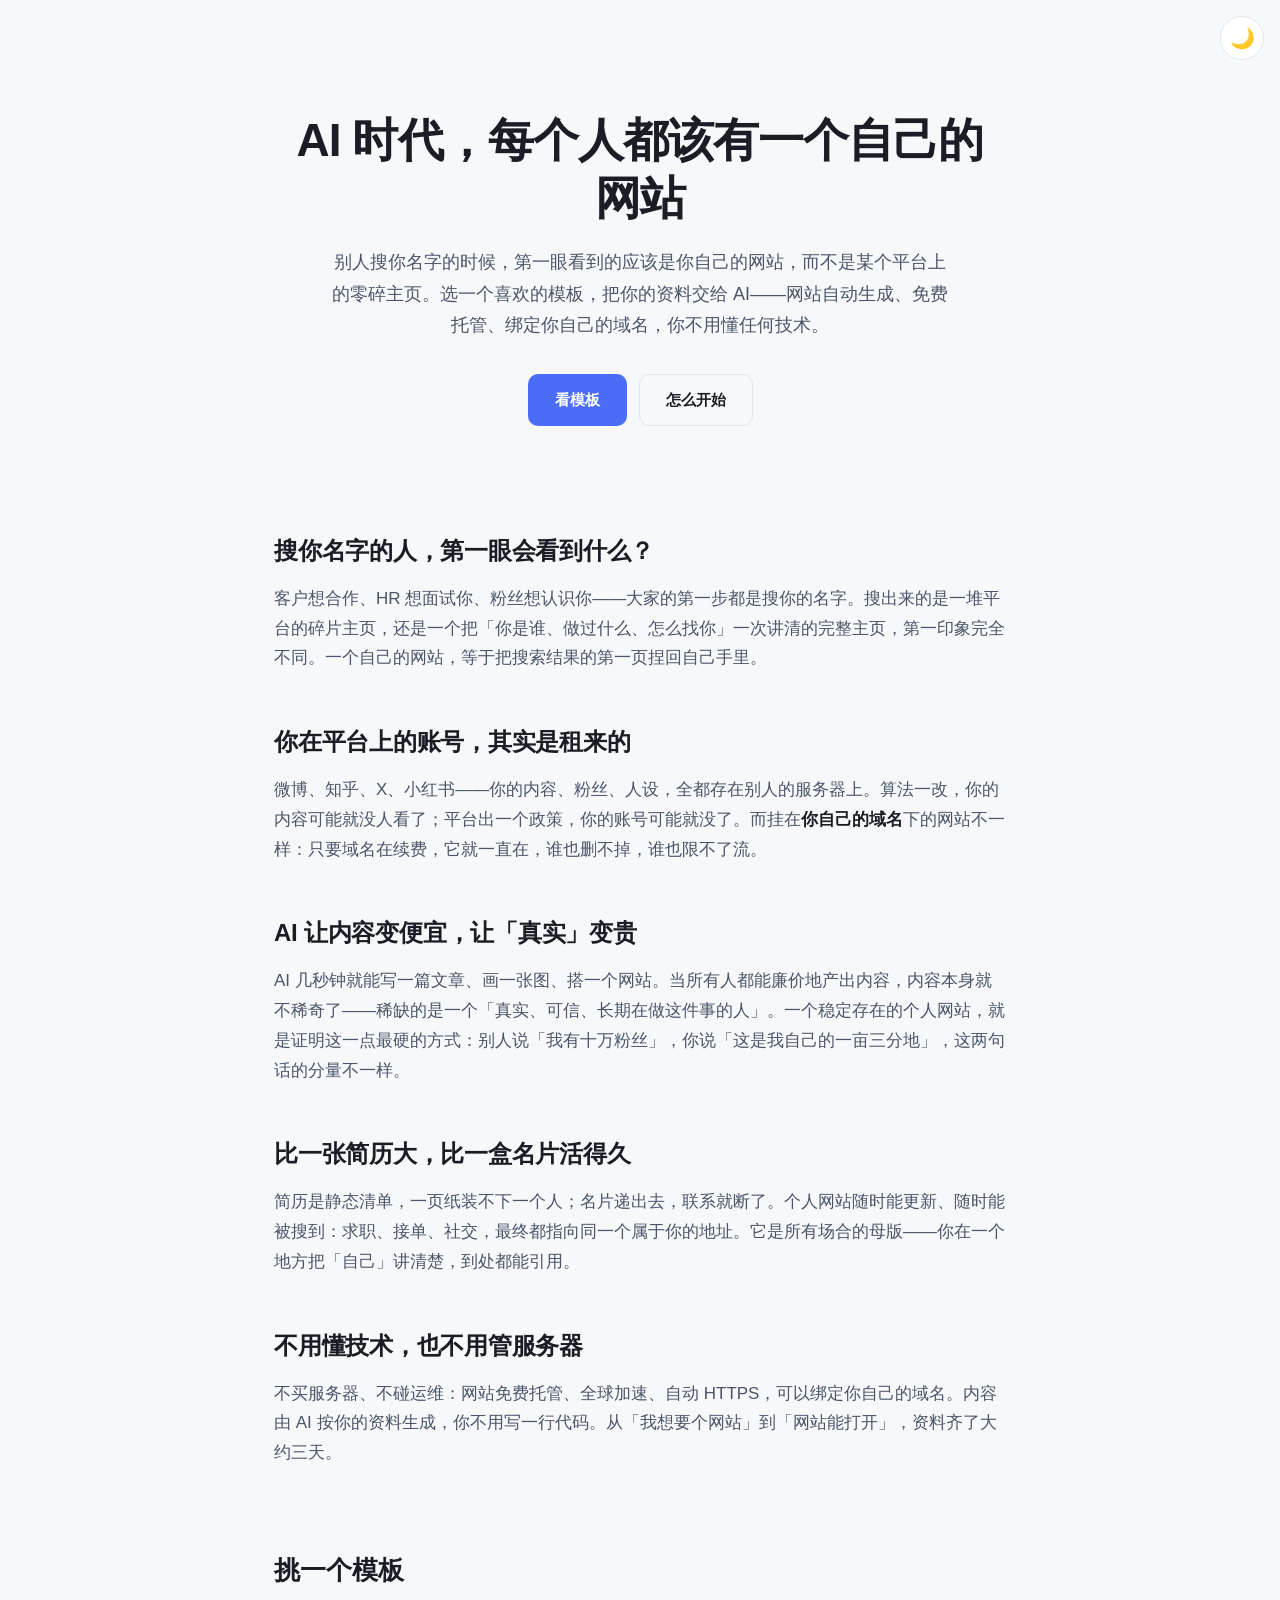
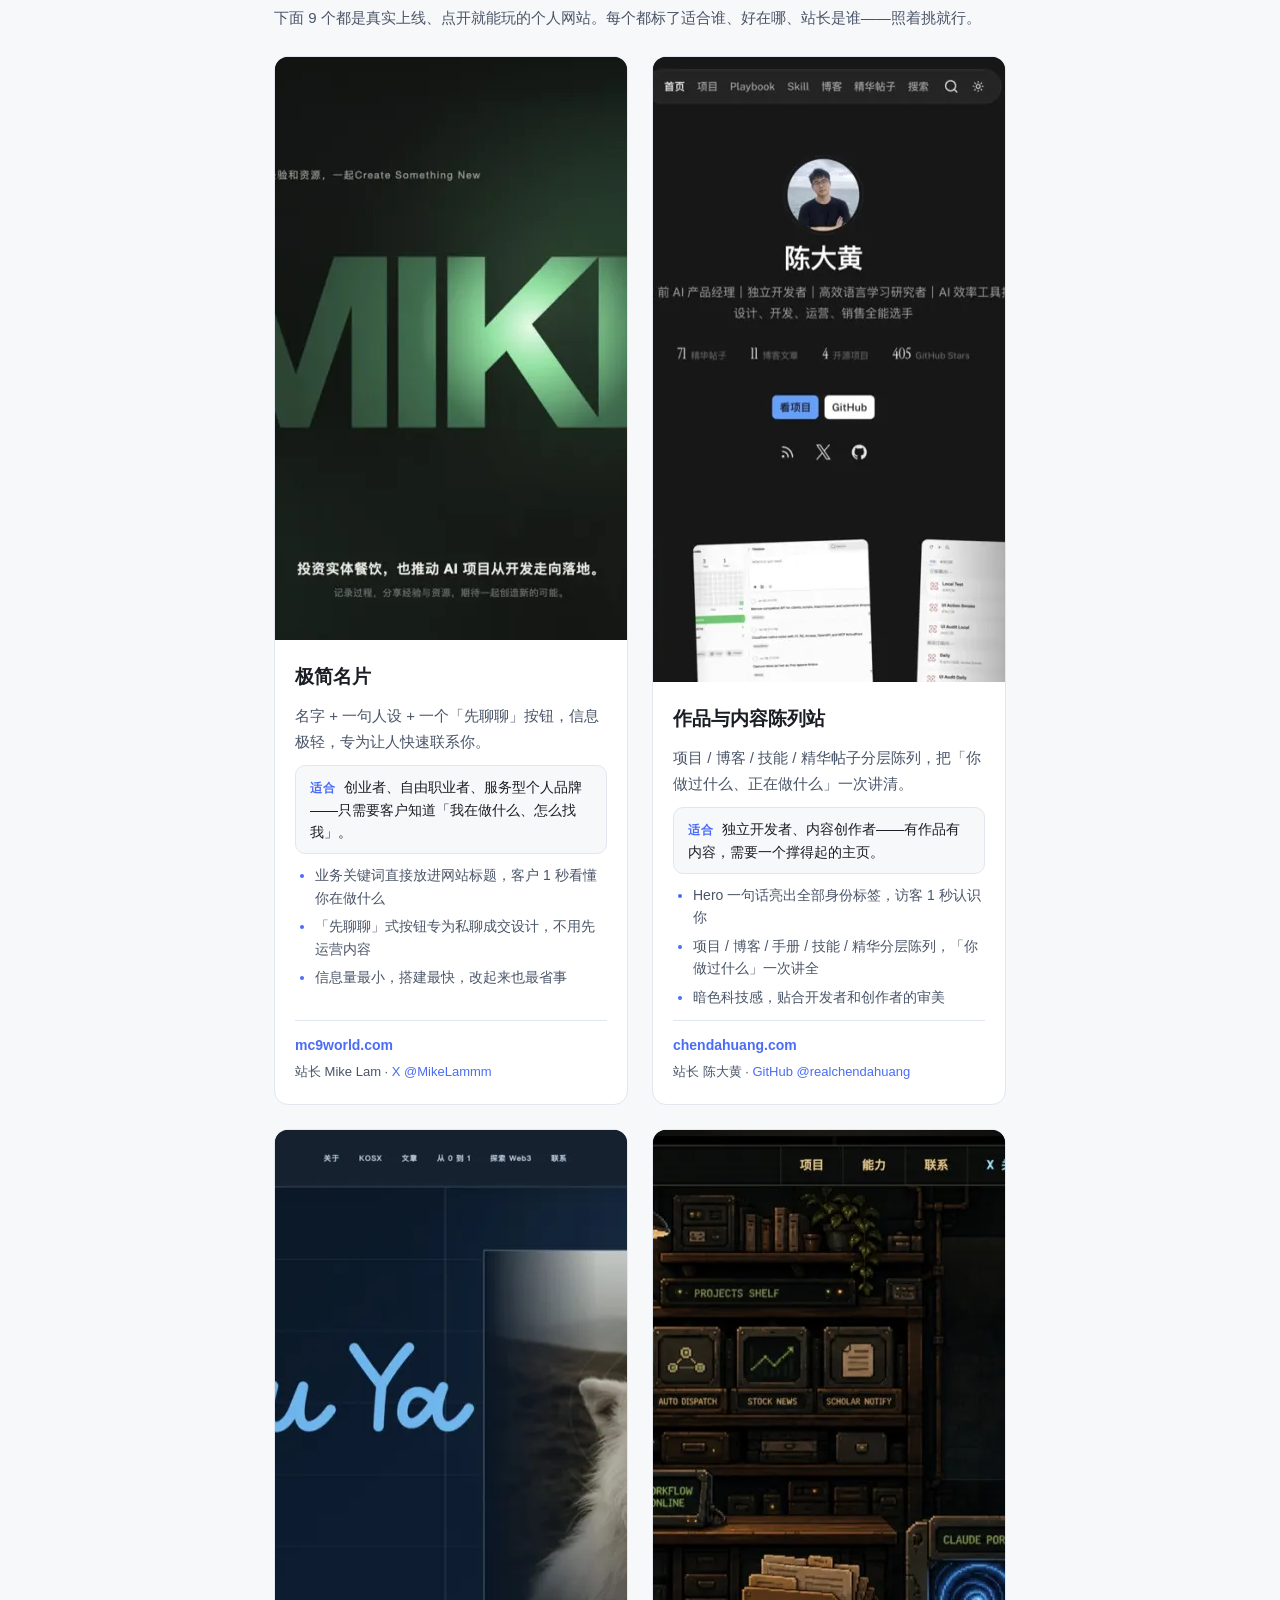
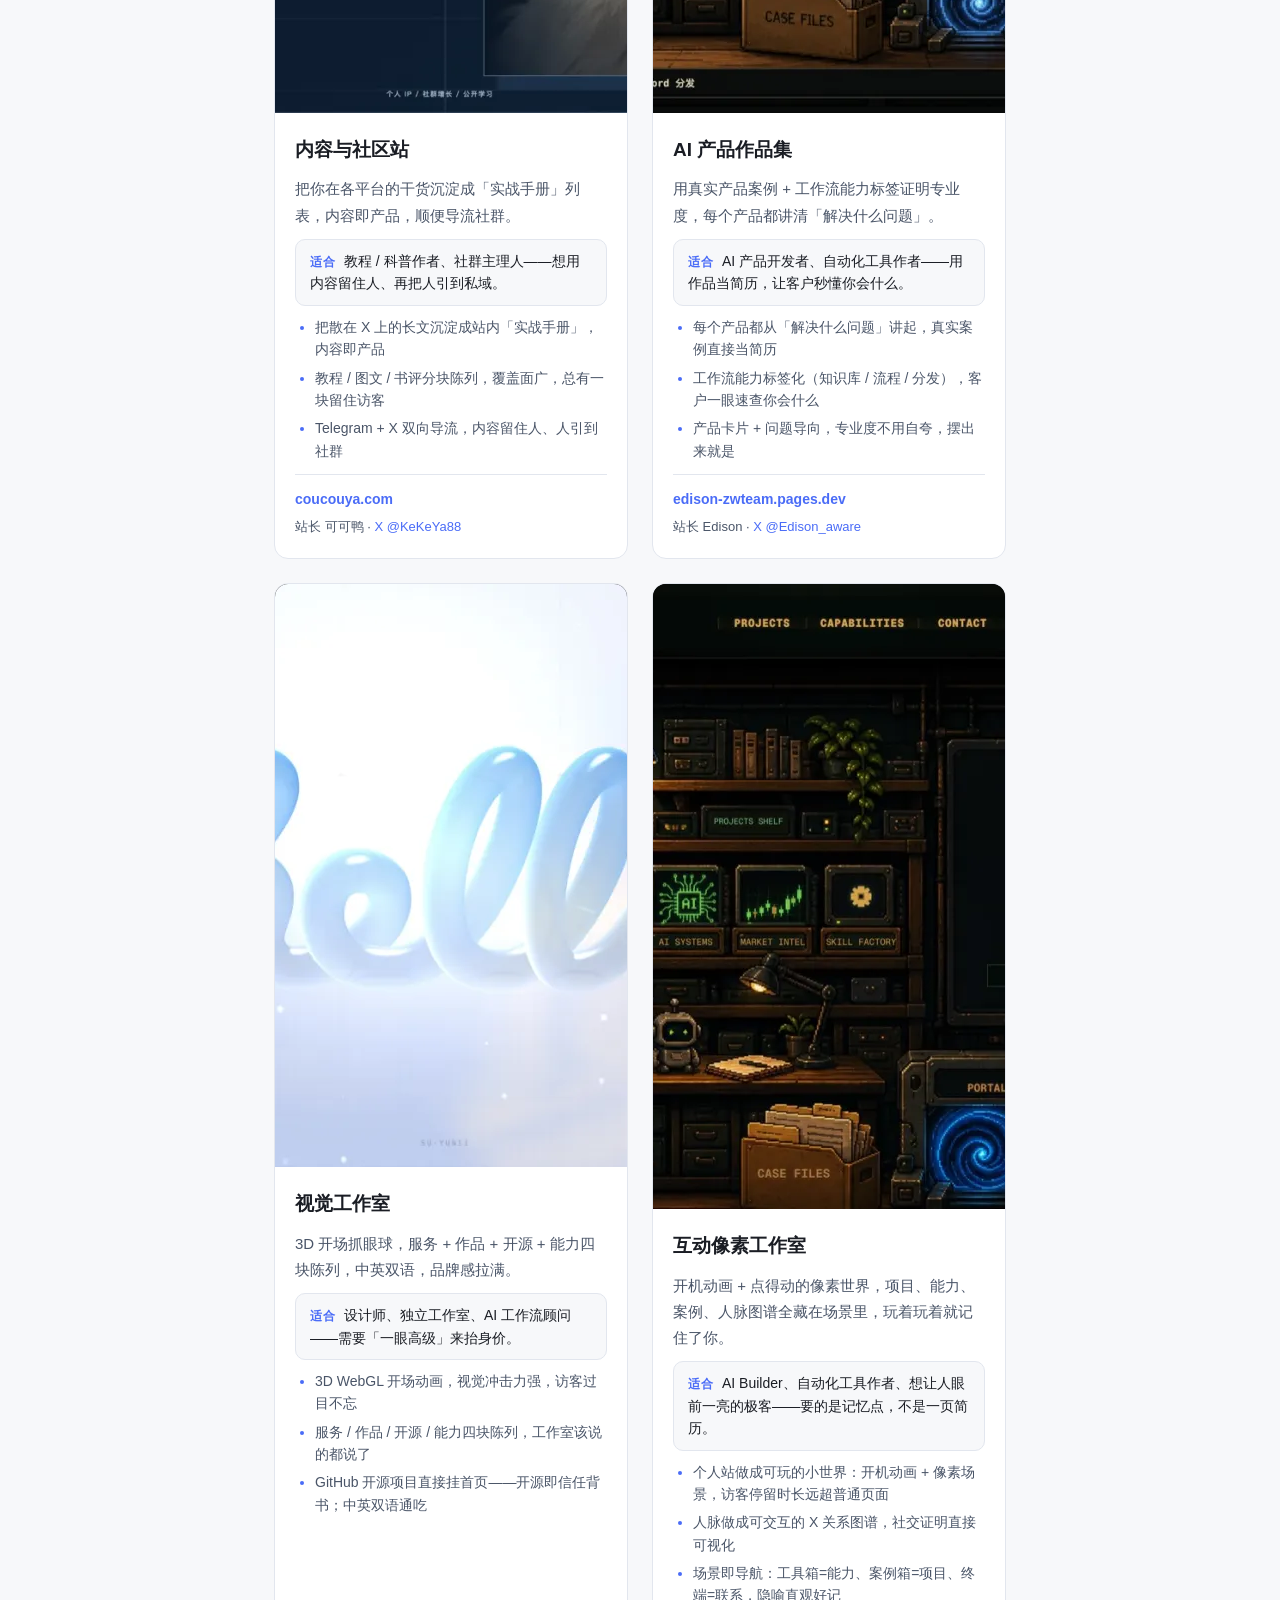
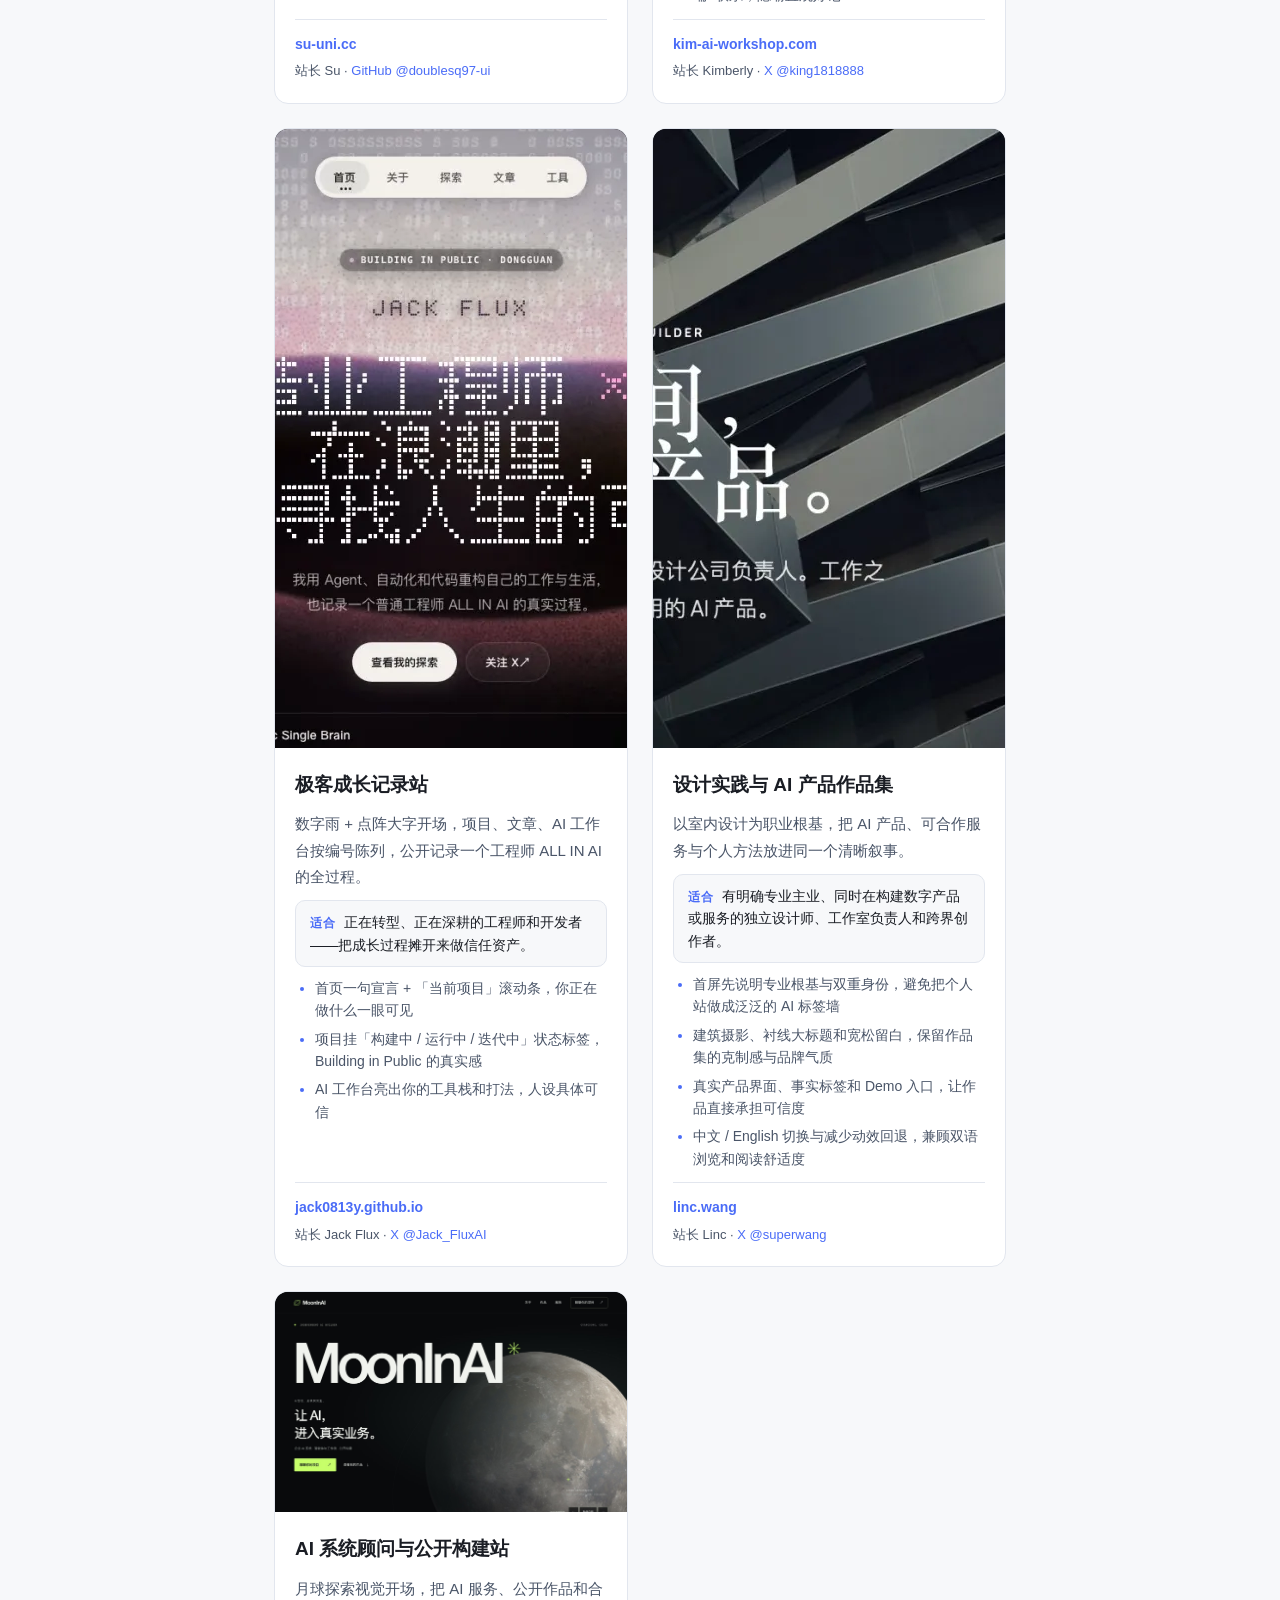
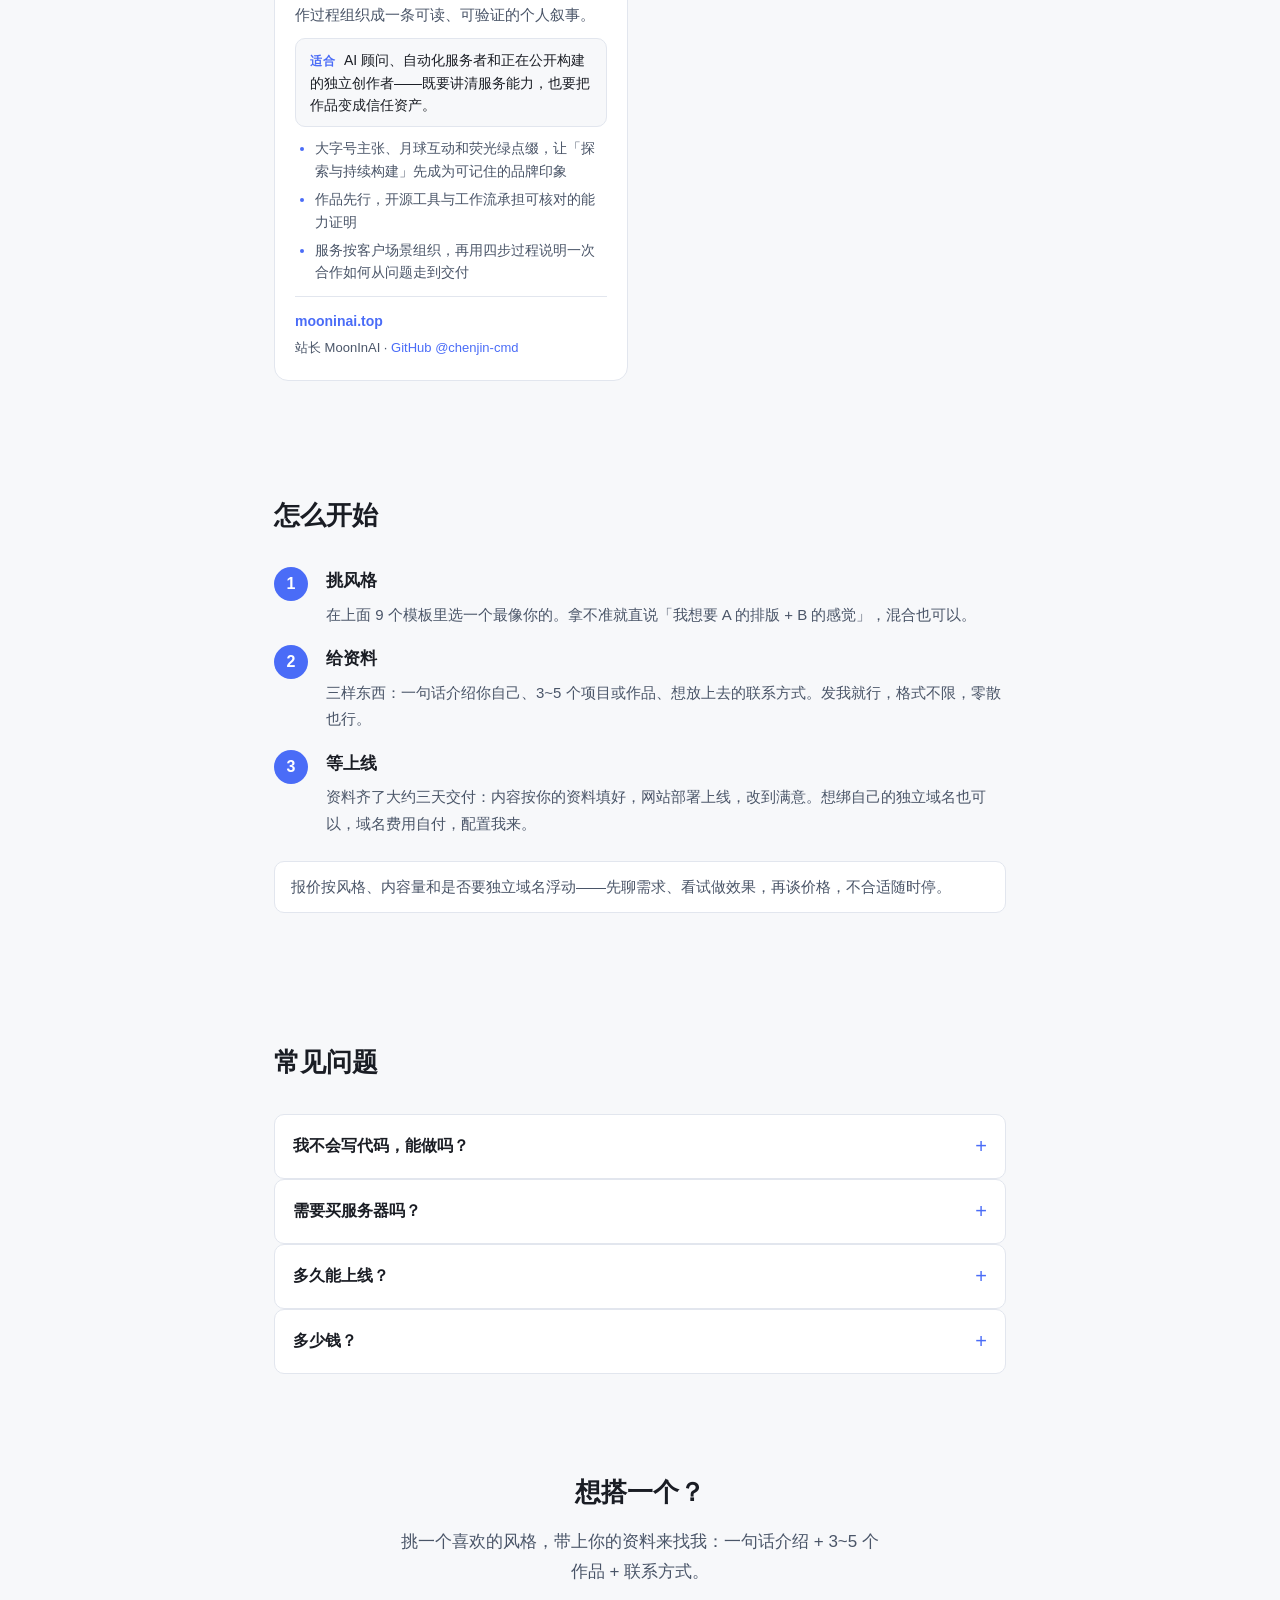
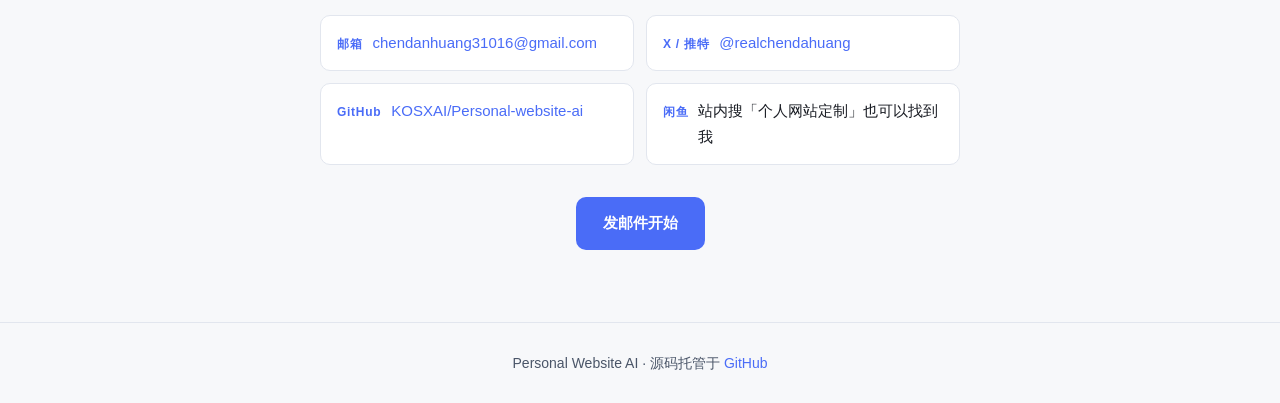
==== site/index.html @ c42e4458 "feat: 新增模板 #009 MoonInAI（AI 系统顾问与公开构建站） (#2) * docs: 新增 MoonInAI 收录设计 / add MoonInAI inclusion desig" ====
<!DOCTYPE html>
<html lang="zh-CN">
<head>
  <meta charset="UTF-8">
  <meta name="viewport" content="width=device-width, initial-scale=1.0">
  <title>Personal Website AI · 属于你自己的个人网站</title>
  <meta name="description" content="AI 时代，每个人都该有一个自己的网站。8 个真实上线的模板任选，把你的资料交给 AI，三天上线，绑定你自己的域名——不用懂任何技术。">
  <link rel="canonical" href="https://personal-website-ai.chendahuang.com/">
  <link rel="icon" href="favicon.svg" type="image/svg+xml">
  <link rel="icon" href="favicon.ico" sizes="any">
  <link rel="apple-touch-icon" href="apple-touch-icon.png">
  <meta name="theme-color" content="#0d0f14" media="(prefers-color-scheme: dark)">
  <meta name="theme-color" content="#f7f8fa" media="(prefers-color-scheme: light)">

  <meta property="og:type" content="website">
  <meta property="og:site_name" content="Personal Website AI">
  <meta property="og:title" content="AI 时代，每个人都该有一个自己的网站">
  <meta property="og:description" content="8 个真实上线的模板任选，资料齐了三天交付，免费托管、可绑定你自己的域名。">
  <meta property="og:image" content="https://personal-website-ai.chendahuang.com/og.png">
  <meta property="og:image:width" content="1200">
  <meta property="og:image:height" content="630">
  <meta property="og:url" content="https://personal-website-ai.chendahuang.com/">
  <meta property="og:locale" content="zh_CN">
  <meta name="twitter:card" content="summary_large_image">
  <meta name="twitter:title" content="AI 时代，每个人都该有一个自己的网站">
  <meta name="twitter:description" content="8 个真实上线的模板任选，资料齐了三天交付，免费托管、可绑定你自己的域名。">
  <meta name="twitter:image" content="https://personal-website-ai.chendahuang.com/og.png">

  <script type="application/ld+json">
  {
    "@context": "https://schema.org",
    "@type": "Service",
    "name": "Personal Website AI",
    "description": "AI 辅助的个人官网定制：选模板、交资料、三天交付，免费托管并可绑定独立域名。",
    "url": "https://personal-website-ai.chendahuang.com/",
    "areaServed": "CN",
    "serviceType": "个人网站搭建",
    "offers": {
      "@type": "Offer",
      "availability": "https://schema.org/InStock",
      "priceCurrency": "CNY",
      "url": "https://personal-website-ai.chendahuang.com/"
    }
  }
  </script>

  <script>
    (function () {
      var saved = localStorage.getItem('theme');
      var dark = saved ? saved === 'dark' : window.matchMedia('(prefers-color-scheme: dark)').matches;
      document.documentElement.setAttribute('data-theme', dark ? 'dark' : 'light');
    })();
  </script>
  <link rel="stylesheet" href="style.css">
</head>
<body>
  <button class="theme-toggle" id="themeToggle" aria-label="切换深色与浅色模式">🌙</button>

  <header class="hero">
    <div class="wrap">
      <h1>AI 时代，每个人都该有一个自己的网站</h1>
      <p>别人搜你名字的时候，第一眼看到的应该是你自己的网站，而不是某个平台上的零碎主页。选一个喜欢的模板，把你的资料交给 AI——网站自动生成、免费托管、绑定你自己的域名，你不用懂任何技术。</p>
      <div class="cta">
        <a class="btn btn-primary" href="#templates">看模板</a>
        <a class="btn btn-ghost" href="#start">怎么开始</a>
      </div>
    </div>
  </header>

  <main class="wrap">
    <section id="why" class="prose">
      <h2>搜你名字的人，第一眼会看到什么？</h2>
      <p>客户想合作、HR 想面试你、粉丝想认识你——大家的第一步都是搜你的名字。搜出来的是一堆平台的碎片主页，还是一个把「你是谁、做过什么、怎么找你」一次讲清的完整主页，第一印象完全不同。一个自己的网站，等于把搜索结果的第一页捏回自己手里。</p>

      <h2>你在平台上的账号，其实是租来的</h2>
      <p>微博、知乎、X、小红书——你的内容、粉丝、人设，全都存在别人的服务器上。算法一改，你的内容可能就没人看了；平台出一个政策，你的账号可能就没了。而挂在<strong>你自己的域名</strong>下的网站不一样：只要域名在续费，它就一直在，谁也删不掉，谁也限不了流。</p>

      <h2>AI 让内容变便宜，让「真实」变贵</h2>
      <p>AI 几秒钟就能写一篇文章、画一张图、搭一个网站。当所有人都能廉价地产出内容，内容本身就不稀奇了——稀缺的是一个「真实、可信、长期在做这件事的人」。一个稳定存在的个人网站，就是证明这一点最硬的方式：别人说「我有十万粉丝」，你说「这是我自己的一亩三分地」，这两句话的分量不一样。</p>

      <h2>比一张简历大，比一盒名片活得久</h2>
      <p>简历是静态清单，一页纸装不下一个人；名片递出去，联系就断了。个人网站随时能更新、随时能被搜到：求职、接单、社交，最终都指向同一个属于你的地址。它是所有场合的母版——你在一个地方把「自己」讲清楚，到处都能引用。</p>

      <h2>不用懂技术，也不用管服务器</h2>
      <p>不买服务器、不碰运维：网站免费托管、全球加速、自动 HTTPS，可以绑定你自己的域名。内容由 AI 按你的资料生成，你不用写一行代码。从「我想要个网站」到「网站能打开」，资料齐了大约三天。</p>
    </section>

    <section id="templates" class="section">
      <h2>挑一个模板</h2>
      <p class="section-sub">下面 9 个都是真实上线、点开就能玩的个人网站。每个都标了适合谁、好在哪、站长是谁——照着挑就行。</p>
      <div class="grid">
        <article class="card">
          <img src="assets/mc9world.com-home.webp" alt="极简名片风格预览：mc9world.com" loading="lazy" width="1100" height="583">
          <div class="card-body">
            <h3>极简名片</h3>
            <p class="card-desc">名字 + 一句人设 + 一个「先聊聊」按钮，信息极轻，专为让人快速联系你。</p>
            <p class="card-fit"><span class="fit-label">适合</span>创业者、自由职业者、服务型个人品牌——只需要客户知道「我在做什么、怎么找我」。</p>
            <ul class="card-points">
              <li>业务关键词直接放进网站标题，客户 1 秒看懂你在做什么</li>
              <li>「先聊聊」式按钮专为私聊成交设计，不用先运营内容</li>
              <li>信息量最小，搭建最快，改起来也最省事</li>
            </ul>
            <div class="card-links">
              <a class="site-link" href="https://mc9world.com" target="_blank" rel="noopener">mc9world.com</a>
              <span class="owner">站长 Mike Lam · <a href="https://x.com/MikeLammm" target="_blank" rel="noopener">X @MikeLammm</a></span>
            </div>
          </div>
        </article>

        <article class="card">
          <img src="assets/chendahuang.com-home.webp" alt="作品与内容陈列站预览：chendahuang.com" loading="lazy" width="1100" height="625">
          <div class="card-body">
            <h3>作品与内容陈列站</h3>
            <p class="card-desc">项目 / 博客 / 技能 / 精华帖子分层陈列，把「你做过什么、正在做什么」一次讲清。</p>
            <p class="card-fit"><span class="fit-label">适合</span>独立开发者、内容创作者——有作品有内容，需要一个撑得起的主页。</p>
            <ul class="card-points">
              <li>Hero 一句话亮出全部身份标签，访客 1 秒认识你</li>
              <li>项目 / 博客 / 手册 / 技能 / 精华分层陈列，「你做过什么」一次讲全</li>
              <li>暗色科技感，贴合开发者和创作者的审美</li>
            </ul>
            <div class="card-links">
              <a class="site-link" href="https://chendahuang.com" target="_blank" rel="noopener">chendahuang.com</a>
              <span class="owner">站长 陈大黄 · <a href="https://github.com/realchendahuang" target="_blank" rel="noopener">GitHub @realchendahuang</a></span>
            </div>
          </div>
        </article>

        <article class="card">
          <img src="assets/coucouya.com-home.webp" alt="内容与社区站预览：coucouya.com" loading="lazy" width="1100" height="583">
          <div class="card-body">
            <h3>内容与社区站</h3>
            <p class="card-desc">把你在各平台的干货沉淀成「实战手册」列表，内容即产品，顺便导流社群。</p>
            <p class="card-fit"><span class="fit-label">适合</span>教程 / 科普作者、社群主理人——想用内容留住人、再把人引到私域。</p>
            <ul class="card-points">
              <li>把散在 X 上的长文沉淀成站内「实战手册」，内容即产品</li>
              <li>教程 / 图文 / 书评分块陈列，覆盖面广，总有一块留住访客</li>
              <li>Telegram + X 双向导流，内容留住人、人引到社群</li>
            </ul>
            <div class="card-links">
              <a class="site-link" href="https://coucouya.com" target="_blank" rel="noopener">coucouya.com</a>
              <span class="owner">站长 可可鸭 · <a href="https://x.com/KeKeYa88" target="_blank" rel="noopener">X @KeKeYa88</a></span>
            </div>
          </div>
        </article>

        <article class="card">
          <img src="assets/edison-zwteam.pages.dev-home.webp" alt="AI 产品作品集预览：edison-zwteam.pages.dev" loading="lazy" width="1100" height="583">
          <div class="card-body">
            <h3>AI 产品作品集</h3>
            <p class="card-desc">用真实产品案例 + 工作流能力标签证明专业度，每个产品都讲清「解决什么问题」。</p>
            <p class="card-fit"><span class="fit-label">适合</span>AI 产品开发者、自动化工具作者——用作品当简历，让客户秒懂你会什么。</p>
            <ul class="card-points">
              <li>每个产品都从「解决什么问题」讲起，真实案例直接当简历</li>
              <li>工作流能力标签化（知识库 / 流程 / 分发），客户一眼速查你会什么</li>
              <li>产品卡片 + 问题导向，专业度不用自夸，摆出来就是</li>
            </ul>
            <div class="card-links">
              <a class="site-link" href="https://edison-zwteam.pages.dev" target="_blank" rel="noopener">edison-zwteam.pages.dev</a>
              <span class="owner">站长 Edison · <a href="https://x.com/Edison_aware" target="_blank" rel="noopener">X @Edison_aware</a></span>
            </div>
          </div>
        </article>

        <article class="card">
          <img src="assets/su-uni.cc-home.webp" alt="视觉工作室预览：su-uni.cc" loading="lazy" width="1100" height="583">
          <div class="card-body">
            <h3>视觉工作室</h3>
            <p class="card-desc">3D 开场抓眼球，服务 + 作品 + 开源 + 能力四块陈列，中英双语，品牌感拉满。</p>
            <p class="card-fit"><span class="fit-label">适合</span>设计师、独立工作室、AI 工作流顾问——需要「一眼高级」来抬身价。</p>
            <ul class="card-points">
              <li>3D WebGL 开场动画，视觉冲击力强，访客过目不忘</li>
              <li>服务 / 作品 / 开源 / 能力四块陈列，工作室该说的都说了</li>
              <li>GitHub 开源项目直接挂首页——开源即信任背书；中英双语通吃</li>
            </ul>
            <div class="card-links">
              <a class="site-link" href="https://su-uni.cc" target="_blank" rel="noopener">su-uni.cc</a>
              <span class="owner">站长 Su · <a href="https://github.com/doublesq97-ui" target="_blank" rel="noopener">GitHub @doublesq97-ui</a></span>
            </div>
          </div>
        </article>

        <article class="card">
          <img src="assets/kim-ai-workshop.com-home.webp" alt="互动像素工作室预览：kim-ai-workshop.com" loading="lazy" width="1100" height="625">
          <div class="card-body">
            <h3>互动像素工作室</h3>
            <p class="card-desc">开机动画 + 点得动的像素世界，项目、能力、案例、人脉图谱全藏在场景里，玩着玩着就记住了你。</p>
            <p class="card-fit"><span class="fit-label">适合</span>AI Builder、自动化工具作者、想让人眼前一亮的极客——要的是记忆点，不是一页简历。</p>
            <ul class="card-points">
              <li>个人站做成可玩的小世界：开机动画 + 像素场景，访客停留时长远超普通页面</li>
              <li>人脉做成可交互的 X 关系图谱，社交证明直接可视化</li>
              <li>场景即导航：工具箱=能力、案例箱=项目、终端=联系，隐喻直观好记</li>
            </ul>
            <div class="card-links">
              <a class="site-link" href="https://kim-ai-workshop.com" target="_blank" rel="noopener">kim-ai-workshop.com</a>
              <span class="owner">站长 Kimberly · <a href="https://x.com/king1818888" target="_blank" rel="noopener">X @king1818888</a></span>
            </div>
          </div>
        </article>

        <article class="card">
          <img src="assets/jack0813y.github.io-home.webp" alt="极客成长记录站预览：jack0813y.github.io" loading="lazy" width="1100" height="619">
          <div class="card-body">
            <h3>极客成长记录站</h3>
            <p class="card-desc">数字雨 + 点阵大字开场，项目、文章、AI 工作台按编号陈列，公开记录一个工程师 ALL IN AI 的全过程。</p>
            <p class="card-fit"><span class="fit-label">适合</span>正在转型、正在深耕的工程师和开发者——把成长过程摊开来做信任资产。</p>
            <ul class="card-points">
              <li>首页一句宣言 + 「当前项目」滚动条，你正在做什么一眼可见</li>
              <li>项目挂「构建中 / 运行中 / 迭代中」状态标签，Building in Public 的真实感</li>
              <li>AI 工作台亮出你的工具栈和打法，人设具体可信</li>
            </ul>
            <div class="card-links">
              <a class="site-link" href="https://jack0813y.github.io" target="_blank" rel="noopener">jack0813y.github.io</a>
              <span class="owner">站长 Jack Flux · <a href="https://x.com/Jack_FluxAI" target="_blank" rel="noopener">X @Jack_FluxAI</a></span>
            </div>
          </div>
        </article>

        <article class="card">
          <img src="assets/linc.wang-home.webp" alt="设计实践与 AI 产品作品集预览：linc.wang" loading="lazy" width="1100" height="619">
          <div class="card-body">
            <h3>设计实践与 AI 产品作品集</h3>
            <p class="card-desc">以室内设计为职业根基，把 AI 产品、可合作服务与个人方法放进同一个清晰叙事。</p>
            <p class="card-fit"><span class="fit-label">适合</span>有明确专业主业、同时在构建数字产品或服务的独立设计师、工作室负责人和跨界创作者。</p>
            <ul class="card-points">
              <li>首屏先说明专业根基与双重身份，避免把个人站做成泛泛的 AI 标签墙</li>
              <li>建筑摄影、衬线大标题和宽松留白，保留作品集的克制感与品牌气质</li>
              <li>真实产品界面、事实标签和 Demo 入口，让作品直接承担可信度</li>
              <li>中文 / English 切换与减少动效回退，兼顾双语浏览和阅读舒适度</li>
            </ul>
            <div class="card-links">
              <a class="site-link" href="https://linc.wang" target="_blank" rel="noopener">linc.wang</a>
              <span class="owner">站长 Linc · <a href="https://x.com/superwang" target="_blank" rel="noopener">X @superwang</a></span>
            </div>
          </div>
        </article>
        <article class="card">
          <img src="assets/mooninai.top-home.jpg" alt="AI 系统顾问与公开构建站预览" loading="lazy">
          <div class="card-body">
            <h3>AI 系统顾问与公开构建站</h3>
            <p class="card-desc">月球探索视觉开场，把 AI 服务、公开作品和合作过程组织成一条可读、可验证的个人叙事。</p>
            <p class="card-fit"><span class="fit-label">适合</span>AI 顾问、自动化服务者和正在公开构建的独立创作者——既要讲清服务能力，也要把作品变成信任资产。</p>
            <ul class="card-points">
              <li>大字号主张、月球互动和荧光绿点缀，让「探索与持续构建」先成为可记住的品牌印象</li>
              <li>作品先行，开源工具与工作流承担可核对的能力证明</li>
              <li>服务按客户场景组织，再用四步过程说明一次合作如何从问题走到交付</li>
            </ul>
            <div class="card-links">
              <a class="site-link" href="https://mooninai.top/" target="_blank" rel="noopener">mooninai.top</a>
              <span class="owner">站长 MoonInAI · <a href="https://github.com/chenjin-cmd" target="_blank" rel="noopener">GitHub @chenjin-cmd</a></span>
            </div>
          </div>
        </article>
      </div>
    </section>

    <section id="start" class="section">
      <h2>怎么开始</h2>
      <ol class="steps">
        <li>
          <strong>挑风格</strong>
          <p>在上面 9 个模板里选一个最像你的。拿不准就直说「我想要 A 的排版 + B 的感觉」，混合也可以。</p>
        </li>
        <li>
          <strong>给资料</strong>
          <p>三样东西：一句话介绍你自己、3~5 个项目或作品、想放上去的联系方式。发我就行，格式不限，零散也行。</p>
        </li>
        <li>
          <strong>等上线</strong>
          <p>资料齐了大约三天交付：内容按你的资料填好，网站部署上线，改到满意。想绑自己的独立域名也可以，域名费用自付，配置我来。</p>
        </li>
      </ol>
      <p class="steps-note">报价按风格、内容量和是否要独立域名浮动——先聊需求、看试做效果，再谈价格，不合适随时停。</p>
    </section>

    <section id="faq" class="section">
      <h2>常见问题</h2>
      <details>
        <summary>我不会写代码，能做吗？</summary>
        <p>能。你只需要提供资料，建站、部署、域名配置全部由我完成。上线之后想改内容，把新的发我就行。</p>
      </details>
      <details>
        <summary>需要买服务器吗？</summary>
        <p>不需要。网站免费托管在 Cloudflare Pages：全球加速、自动 HTTPS，不花一分钱托管费。想绑定自己的域名（比如 yourname.com）也可以，域名费用自付，配置我来。</p>
      </details>
      <details>
        <summary>多久能上线？</summary>
        <p>资料齐了大约三天交付，改到满意为止。加急可以聊。</p>
      </details>
      <details>
        <summary>多少钱？</summary>
        <p>按你选的风格、内容量和是否绑定独立域名浮动，先聊需求再报价，先看试做效果再谈价格。</p>
      </details>
    </section>

    <section class="closing">
      <h2>想搭一个？</h2>
      <p>挑一个喜欢的风格，带上你的资料来找我：一句话介绍 + 3~5 个作品 + 联系方式。</p>
      <div class="contact-grid">
        <div class="contact-item">
          <span class="contact-label">邮箱</span>
          <a href="mailto:chendanhuang31016@gmail.com">chendanhuang31016@gmail.com</a>
        </div>
        <div class="contact-item">
          <span class="contact-label">X / 推特</span>
          <a href="https://x.com/realchendahuang" target="_blank" rel="noopener">@realchendahuang</a>
        </div>
        <div class="contact-item">
          <span class="contact-label">GitHub</span>
          <a href="https://github.com/KOSXAI/Personal-website-ai" target="_blank" rel="noopener">KOSXAI/Personal-website-ai</a>
        </div>
        <div class="contact-item">
          <span class="contact-label">闲鱼</span>
          <span class="contact-plain">站内搜「个人网站定制」也可以找到我</span>
        </div>
      </div>
      <a class="btn btn-primary" href="mailto:chendanhuang31016@gmail.com?subject=%E6%88%91%E6%83%B3%E6%90%AD%E4%B8%AA%E4%B8%AA%E4%BA%BA%E7%BD%91%E7%AB%99&body=%E5%96%9C%E6%AC%A2%E7%9A%84%E9%A3%8E%E6%A0%BC%EF%BC%9A%0A%E4%B8%80%E5%8F%A5%E8%AF%9D%E4%BB%8B%E7%BB%8D%EF%BC%9A%0A3~5%20%E4%B8%AA%E4%BD%9C%E5%93%81%EF%BC%9A%0A%E8%81%94%E7%B3%BB%E6%96%B9%E5%BC%8F%EF%BC%9A">发邮件开始</a>
    </section>
  </main>

  <footer>
    <div class="wrap">
      <p>Personal Website AI · 源码托管于 <a href="https://github.com/KOSXAI/Personal-website-ai" target="_blank" rel="noopener">GitHub</a></p>
    </div>
  </footer>

  <script>
    var toggle = document.getElementById('themeToggle');
    function syncIcon() {
      var dark = document.documentElement.getAttribute('data-theme') === 'dark';
      toggle.textContent = dark ? '☀️' : '🌙';
    }
    toggle.addEventListener('click', function () {
      var dark = document.documentElement.getAttribute('data-theme') === 'dark';
      var next = dark ? 'light' : 'dark';
      document.documentElement.setAttribute('data-theme', next);
      localStorage.setItem('theme', next);
      syncIcon();
    });
    syncIcon();
  </script>
</body>
</html>
---- site/style.css ----
:root {
  --bg: #f7f8fa;
  --bg-soft: #ffffff;
  --text: #1a1d24;
  --text-dim: #4a5568;
  --accent: #4a6cf7;
  --accent-hover: #3a5ae0;
  --border: #e2e6ee;
}

html[data-theme="dark"] {
  --bg: #0d0f14;
  --bg-soft: #151923;
  --text: #e8eaf0;
  --text-dim: #9aa3b2;
  --accent: #6c8cff;
  --accent-hover: #5a7bf0;
  --border: #262c3a;
}

* { box-sizing: border-box; }

html { scroll-behavior: smooth; }

body {
  margin: 0;
  font-family: -apple-system, BlinkMacSystemFont, "Segoe UI", "PingFang SC", "Hiragino Sans GB", "Microsoft YaHei", sans-serif;
  background: var(--bg);
  color: var(--text);
  line-height: 1.75;
  -webkit-font-smoothing: antialiased;
  transition: background 0.3s ease, color 0.3s ease;
}

a { color: var(--accent); text-decoration: none; }
a:hover { text-decoration: underline; }

.wrap { max-width: 780px; margin: 0 auto; padding: 0 24px; }

/* 主题切换按钮 */
.theme-toggle {
  position: fixed;
  top: 16px;
  right: 16px;
  z-index: 10;
  width: 44px;
  height: 44px;
  border-radius: 50%;
  border: 1px solid var(--border);
  background: var(--bg-soft);
  font-size: 20px;
  cursor: pointer;
  display: flex;
  align-items: center;
  justify-content: center;
  transition: border-color 0.2s ease, transform 0.15s ease;
}
.theme-toggle:hover { border-color: var(--accent); transform: scale(1.05); }

/* Hero */
.hero {
  padding: 112px 0 72px;
  text-align: center;
}
.hero h1 {
  margin: 0 0 20px;
  font-size: clamp(30px, 5vw, 46px);
  line-height: 1.25;
  letter-spacing: -0.02em;
}
.hero p {
  margin: 0 auto;
  max-width: 620px;
  color: var(--text-dim);
  font-size: 18px;
}
.cta { margin-top: 32px; display: flex; gap: 12px; justify-content: center; flex-wrap: wrap; }
.btn {
  display: inline-block;
  padding: 12px 26px;
  border-radius: 10px;
  font-size: 15px;
  font-weight: 600;
  border: 1px solid transparent;
  transition: transform 0.15s ease, background 0.15s ease, border-color 0.15s ease;
}
.btn:hover { text-decoration: none; transform: translateY(-1px); }
.btn-primary { background: var(--accent); color: #fff; }
.btn-primary:hover { background: var(--accent-hover); }
.btn-ghost { border-color: var(--border); color: var(--text); }
.btn-ghost:hover { border-color: var(--accent); }

/* 正文 */
.prose { padding: 32px 0 8px; }
.prose h2 { margin: 48px 0 12px; font-size: 24px; letter-spacing: -0.01em; }
.prose h2:first-child { margin-top: 0; }
.prose p { margin: 0 0 16px; color: var(--text-dim); font-size: 17px; }
.prose p strong { color: var(--text); }

/* 模板库 */
.section { padding: 56px 0; }
.section h2 { margin: 0 0 28px; font-size: 26px; }
.section-sub { margin: -16px 0 24px; color: var(--text-dim); font-size: 15px; }
.grid {
  display: grid;
  grid-template-columns: repeat(auto-fill, minmax(300px, 1fr));
  gap: 24px;
}
.card {
  background: var(--bg-soft);
  border: 1px solid var(--border);
  border-radius: 14px;
  overflow: hidden;
  display: flex;
  flex-direction: column;
  transition: transform 0.15s ease, border-color 0.15s ease;
}
.card:hover { transform: translateY(-3px); border-color: var(--accent); }
.card img {
  width: 100%;
  aspect-ratio: 16 / 10;
  object-fit: cover;
  object-position: top;
  display: block;
  background: #000;
}
.card-body { padding: 20px; display: flex; flex-direction: column; gap: 10px; flex: 1; }
.card-body h3 { margin: 0; font-size: 19px; }
.card-desc { margin: 0; color: var(--text-dim); font-size: 15px; }
.card-fit {
  margin: 0;
  font-size: 14px;
  line-height: 1.6;
  color: var(--text);
  background: var(--bg);
  border: 1px solid var(--border);
  border-radius: 10px;
  padding: 10px 14px;
}
.fit-label {
  display: inline-block;
  margin-right: 8px;
  font-size: 12px;
  font-weight: 600;
  color: var(--accent);
  letter-spacing: 0.08em;
}
.card-points {
  margin: 0;
  padding-left: 20px;
  display: flex;
  flex-direction: column;
  gap: 6px;
  flex: 1;
}
.card-points li {
  font-size: 14px;
  line-height: 1.6;
  color: var(--text-dim);
}
.card-points li::marker { color: var(--accent); }
.card-links {
  display: flex;
  flex-direction: column;
  gap: 4px;
  border-top: 1px solid var(--border);
  padding-top: 12px;
  margin-top: 2px;
}
.site-link { font-size: 14px; font-weight: 600; }
.owner { font-size: 13px; color: var(--text-dim); }

/* 怎么开始 */
.steps { list-style: none; margin: 0; padding: 0; display: flex; flex-direction: column; gap: 16px; counter-reset: step; }
.steps li { counter-increment: step; padding-left: 52px; position: relative; }
.steps li::before {
  content: counter(step);
  position: absolute;
  left: 0;
  top: 1px;
  width: 34px;
  height: 34px;
  border-radius: 50%;
  background: var(--accent);
  color: #fff;
  font-weight: 700;
  font-size: 16px;
  display: flex;
  align-items: center;
  justify-content: center;
}
.steps li strong { font-size: 17px; }
.steps li p { margin: 6px 0 0; color: var(--text-dim); font-size: 15px; }
.steps-note { margin-top: 24px; font-size: 15px; color: var(--text-dim); background: var(--bg-soft); border: 1px solid var(--border); border-radius: 10px; padding: 12px 16px; }

/* FAQ */
.faq { display: flex; flex-direction: column; gap: 10px; }
details {
  border: 1px solid var(--border);
  border-radius: 10px;
  background: var(--bg-soft);
  padding: 14px 18px;
}
details summary {
  cursor: pointer;
  font-weight: 600;
  font-size: 16px;
  list-style: none;
  display: flex;
  align-items: center;
  justify-content: space-between;
  gap: 12px;
}
details summary::-webkit-details-marker { display: none; }
details summary::after { content: "+"; font-size: 20px; color: var(--accent); font-weight: 400; flex-shrink: 0; }
details[open] summary::after { content: "–"; }
details p { margin: 10px 0 0; color: var(--text-dim); font-size: 15px; }

/* 结尾 */
.closing { padding: 40px 0 72px; text-align: center; }
.closing h2 { margin: 0 0 12px; font-size: 26px; }
.closing p { margin: 0 auto 28px; max-width: 480px; color: var(--text-dim); font-size: 17px; }

.contact-grid {
  display: grid;
  grid-template-columns: repeat(auto-fit, minmax(240px, 1fr));
  gap: 12px;
  max-width: 640px;
  margin: 0 auto 32px;
  text-align: left;
}
.contact-item {
  display: flex;
  align-items: baseline;
  gap: 10px;
  padding: 14px 16px;
  background: var(--bg-soft);
  border: 1px solid var(--border);
  border-radius: 10px;
  font-size: 15px;
}
.contact-label {
  flex-shrink: 0;
  font-size: 12px;
  font-weight: 600;
  color: var(--accent);
  letter-spacing: 0.06em;
}
.contact-item a, .contact-plain { word-break: break-all; }

/* Footer */
footer {
  border-top: 1px solid var(--border);
  padding: 28px 0;
  text-align: center;
  color: var(--text-dim);
  font-size: 14px;
}
footer p { margin: 0; }

/* 404 */
.notfound { padding: 120px 0 96px; text-align: center; }
.notfound h1 { margin: 0 0 12px; font-size: 64px; letter-spacing: -0.03em; color: var(--accent); }
.notfound p { margin: 0 0 12px; color: var(--text-dim); font-size: 17px; }
.notfound-actions { margin-top: 28px; }

@media (max-width: 640px) {
  .hero { padding: 88px 0 56px; }
  .grid { grid-template-columns: 1fr; }
  .prose p { font-size: 16px; }
}
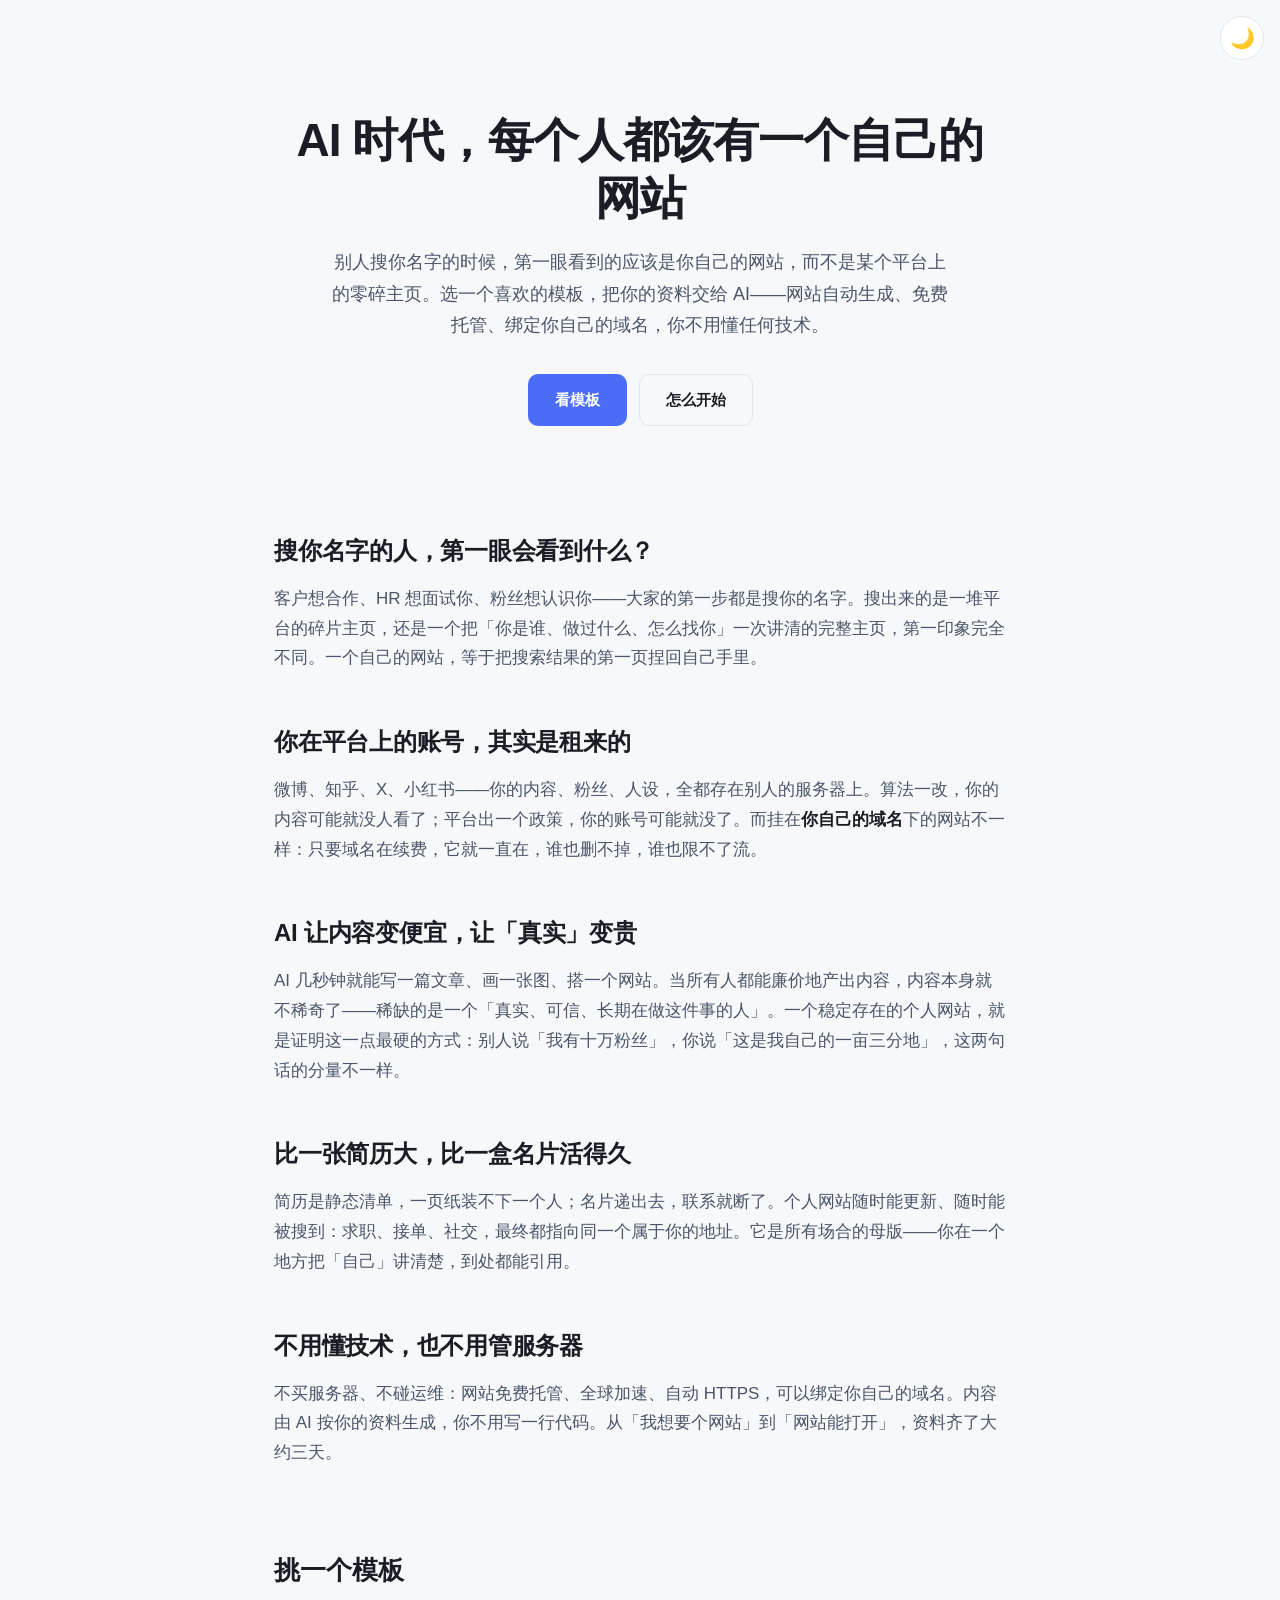
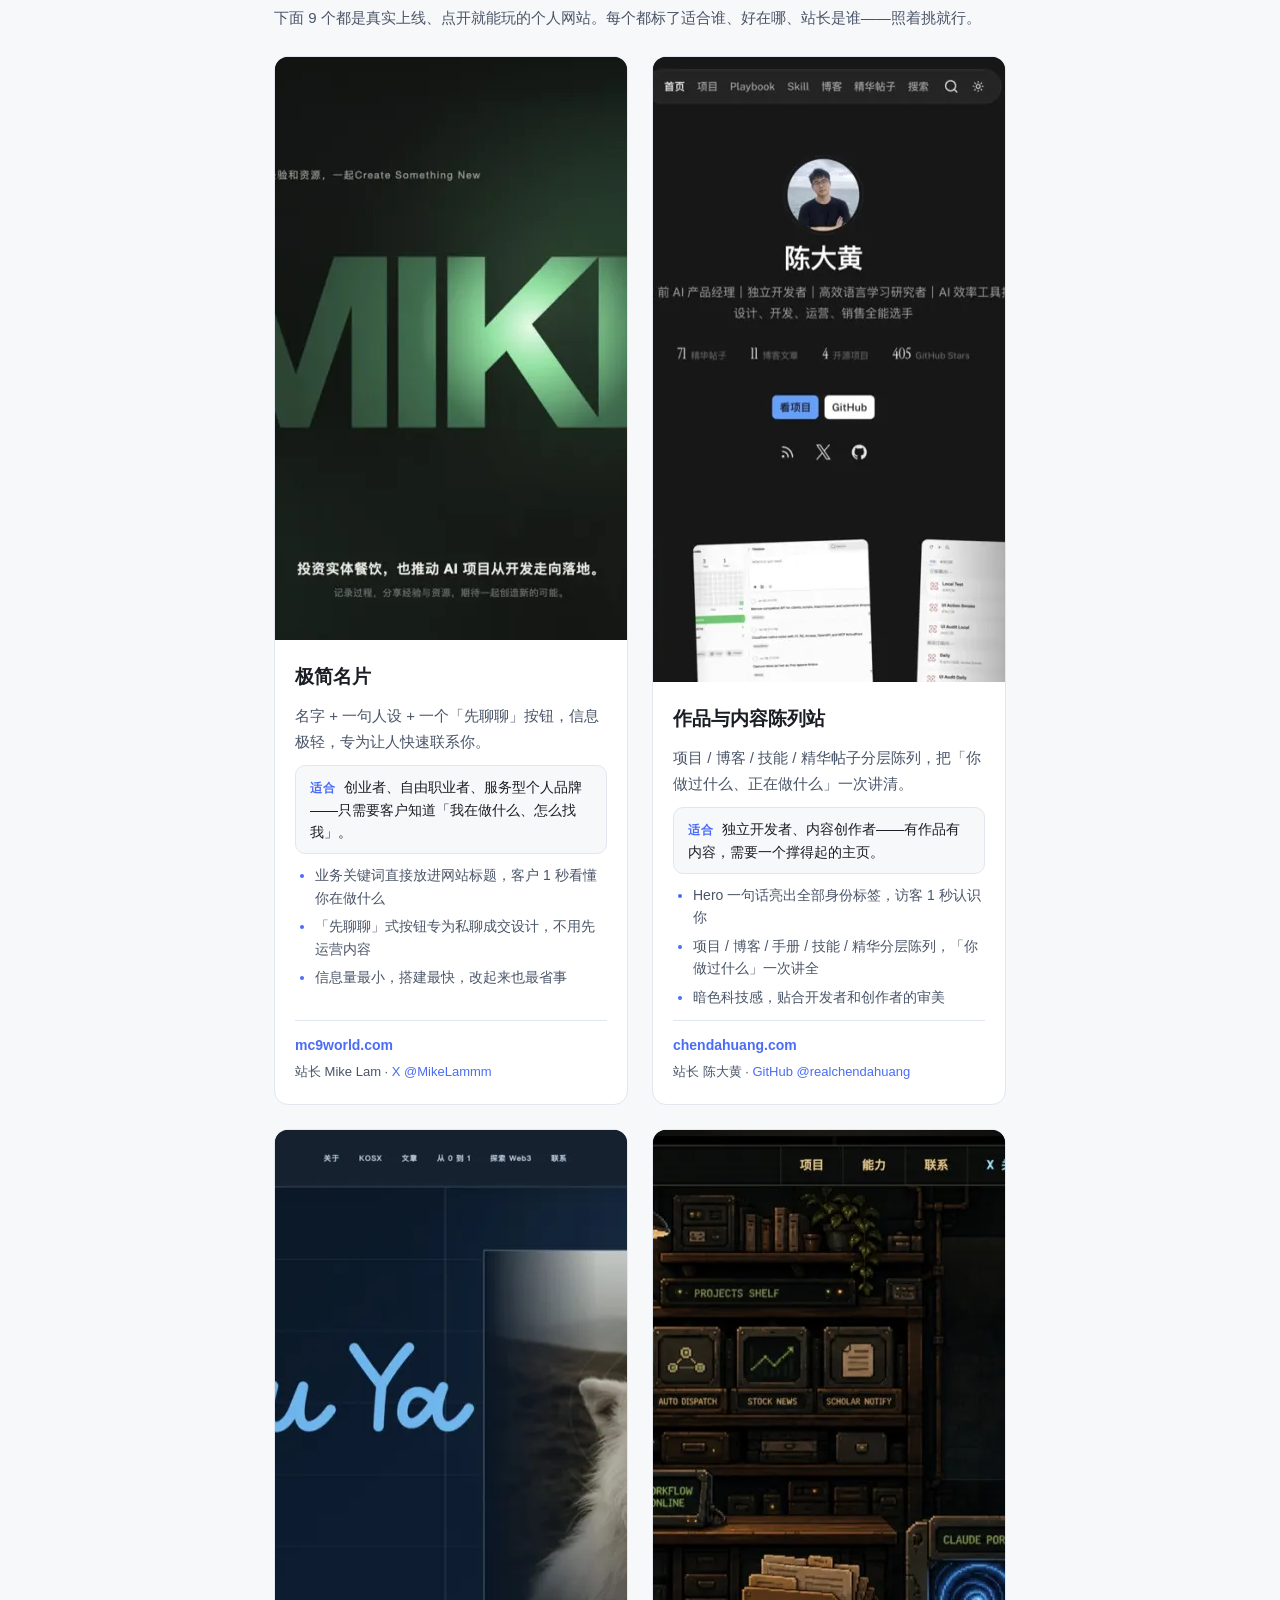
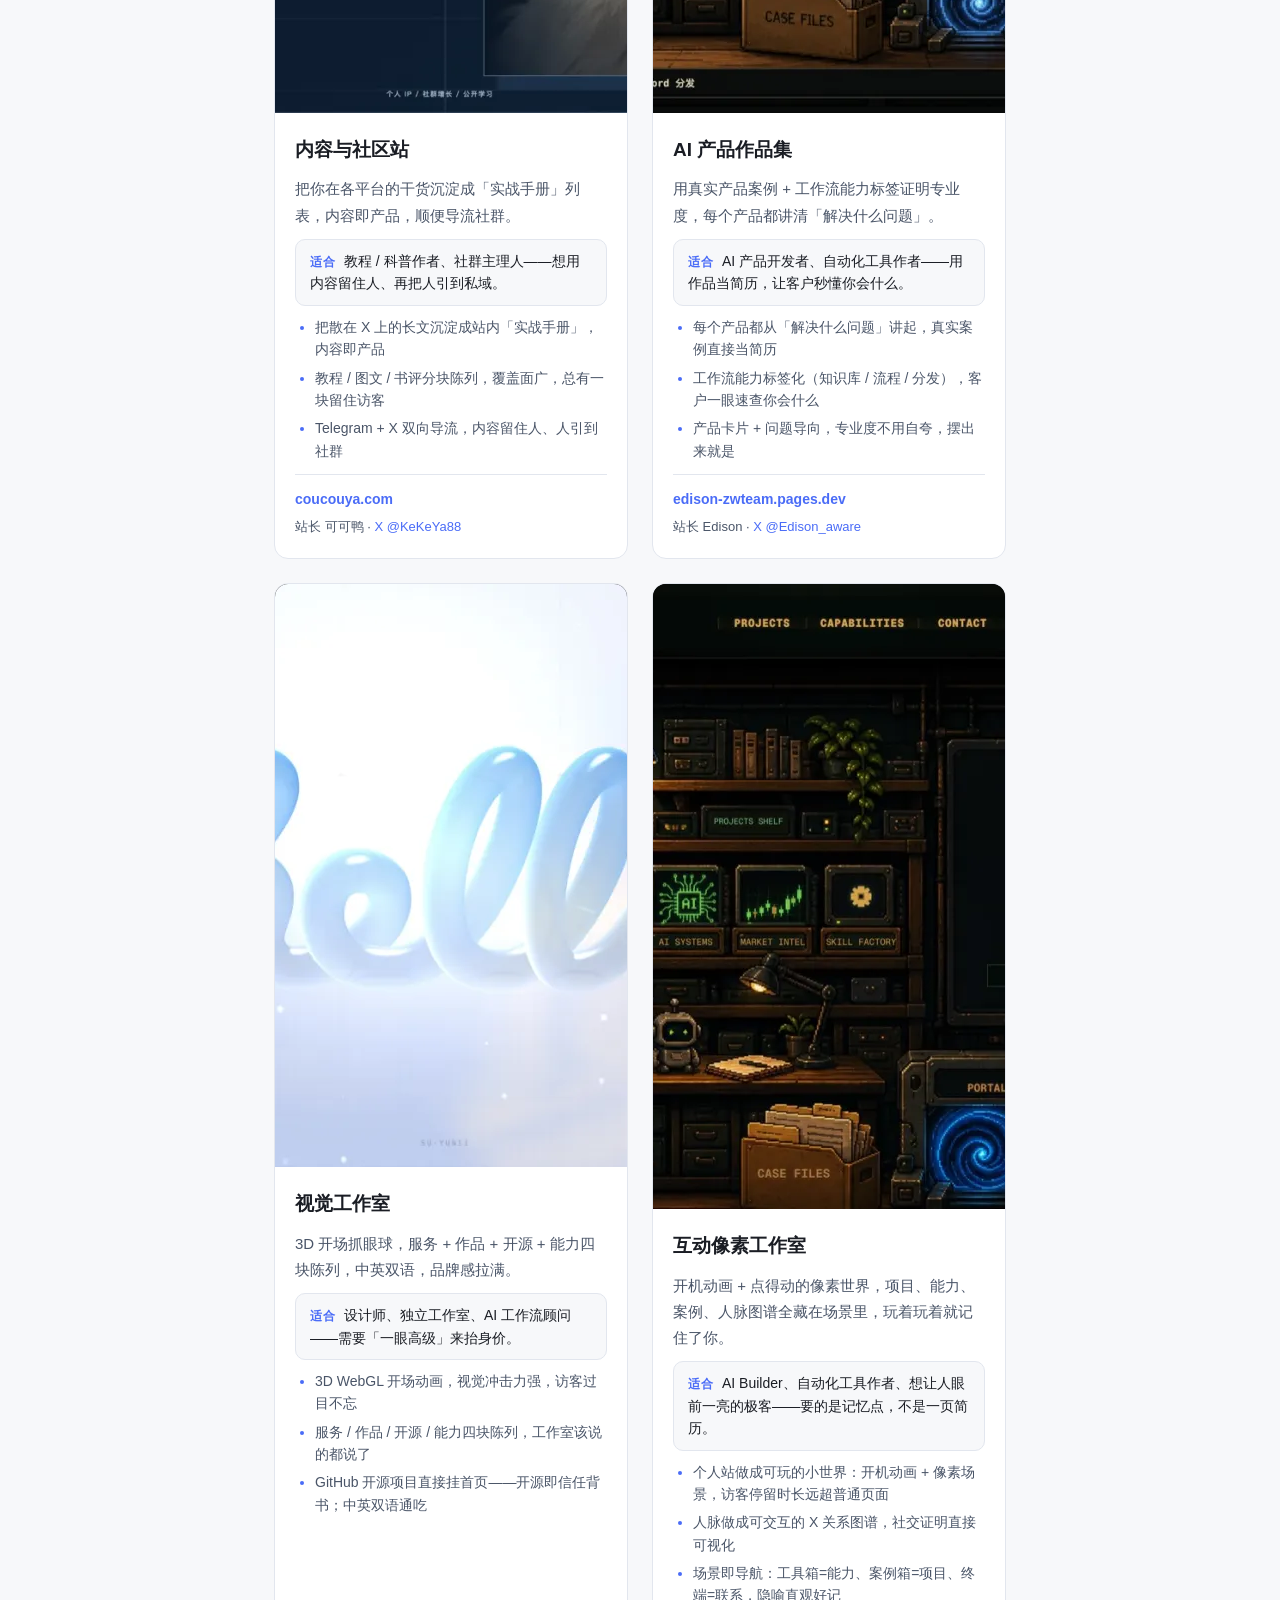
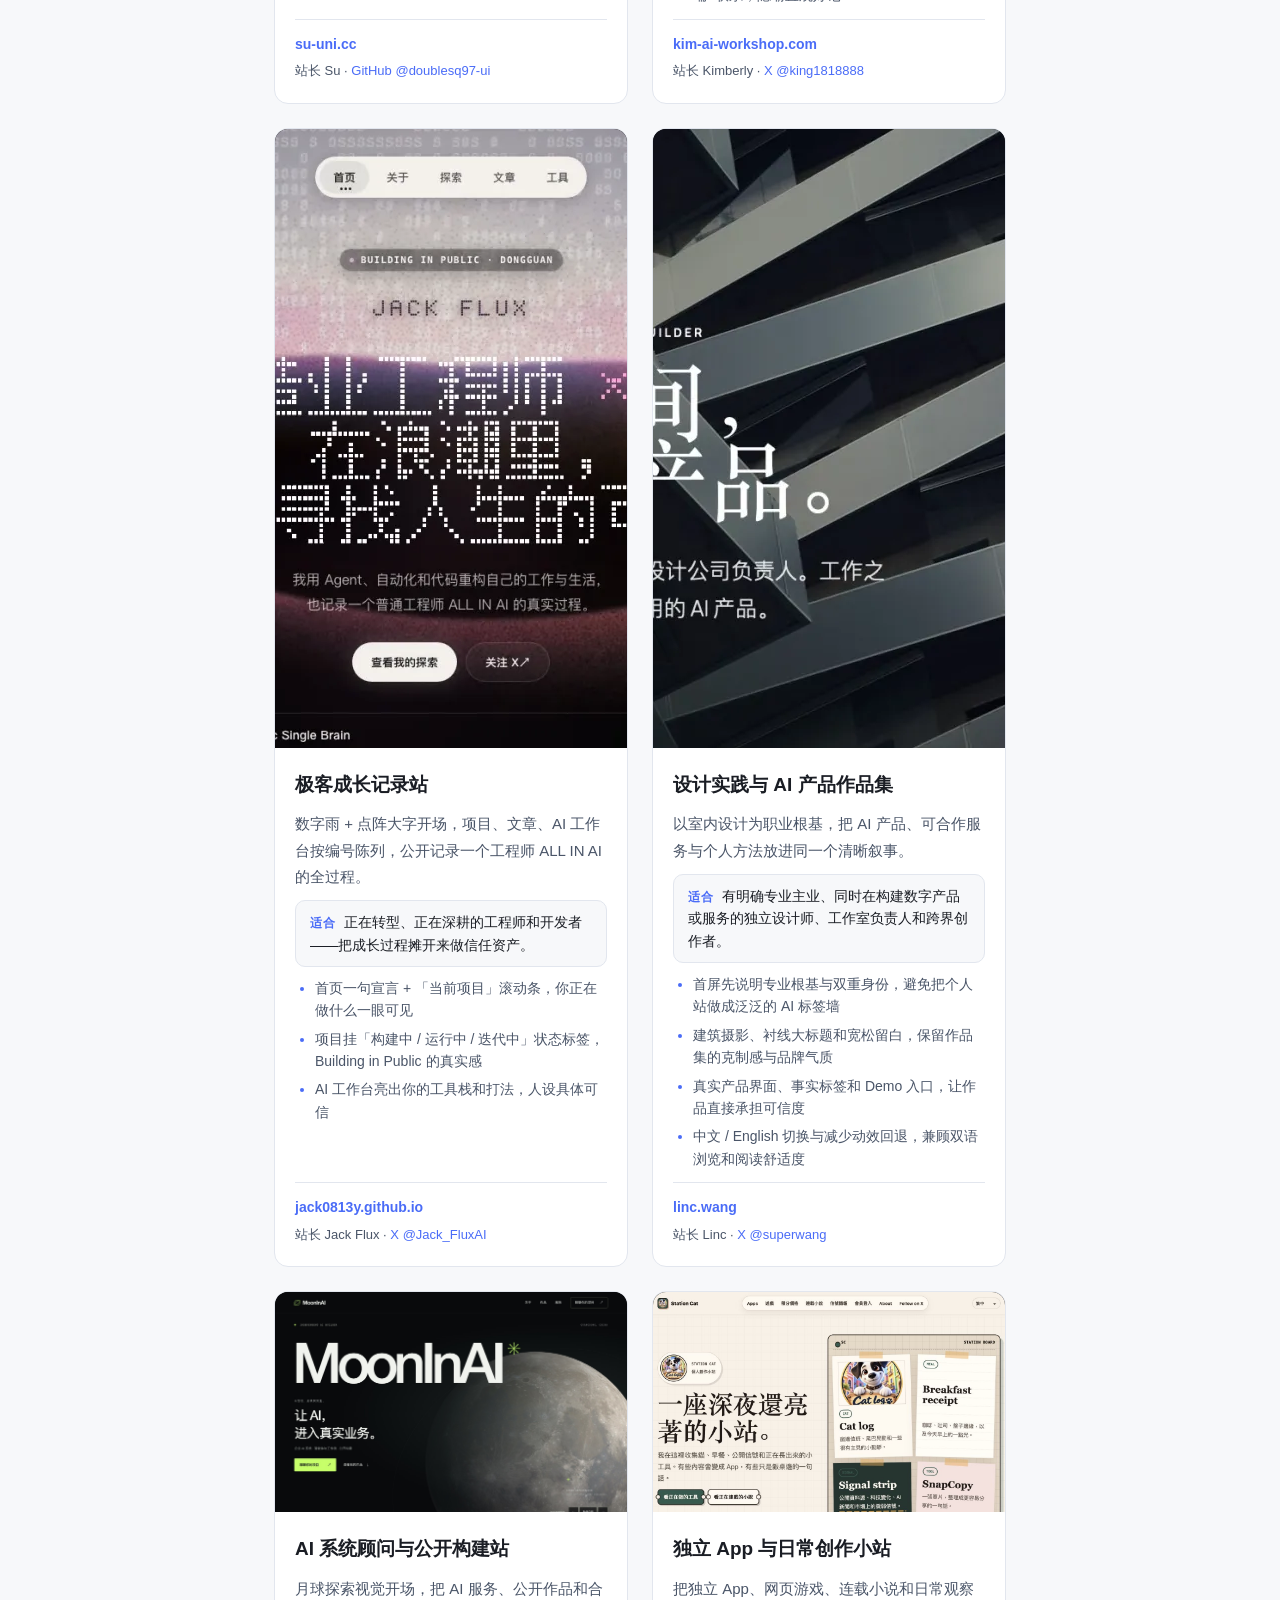
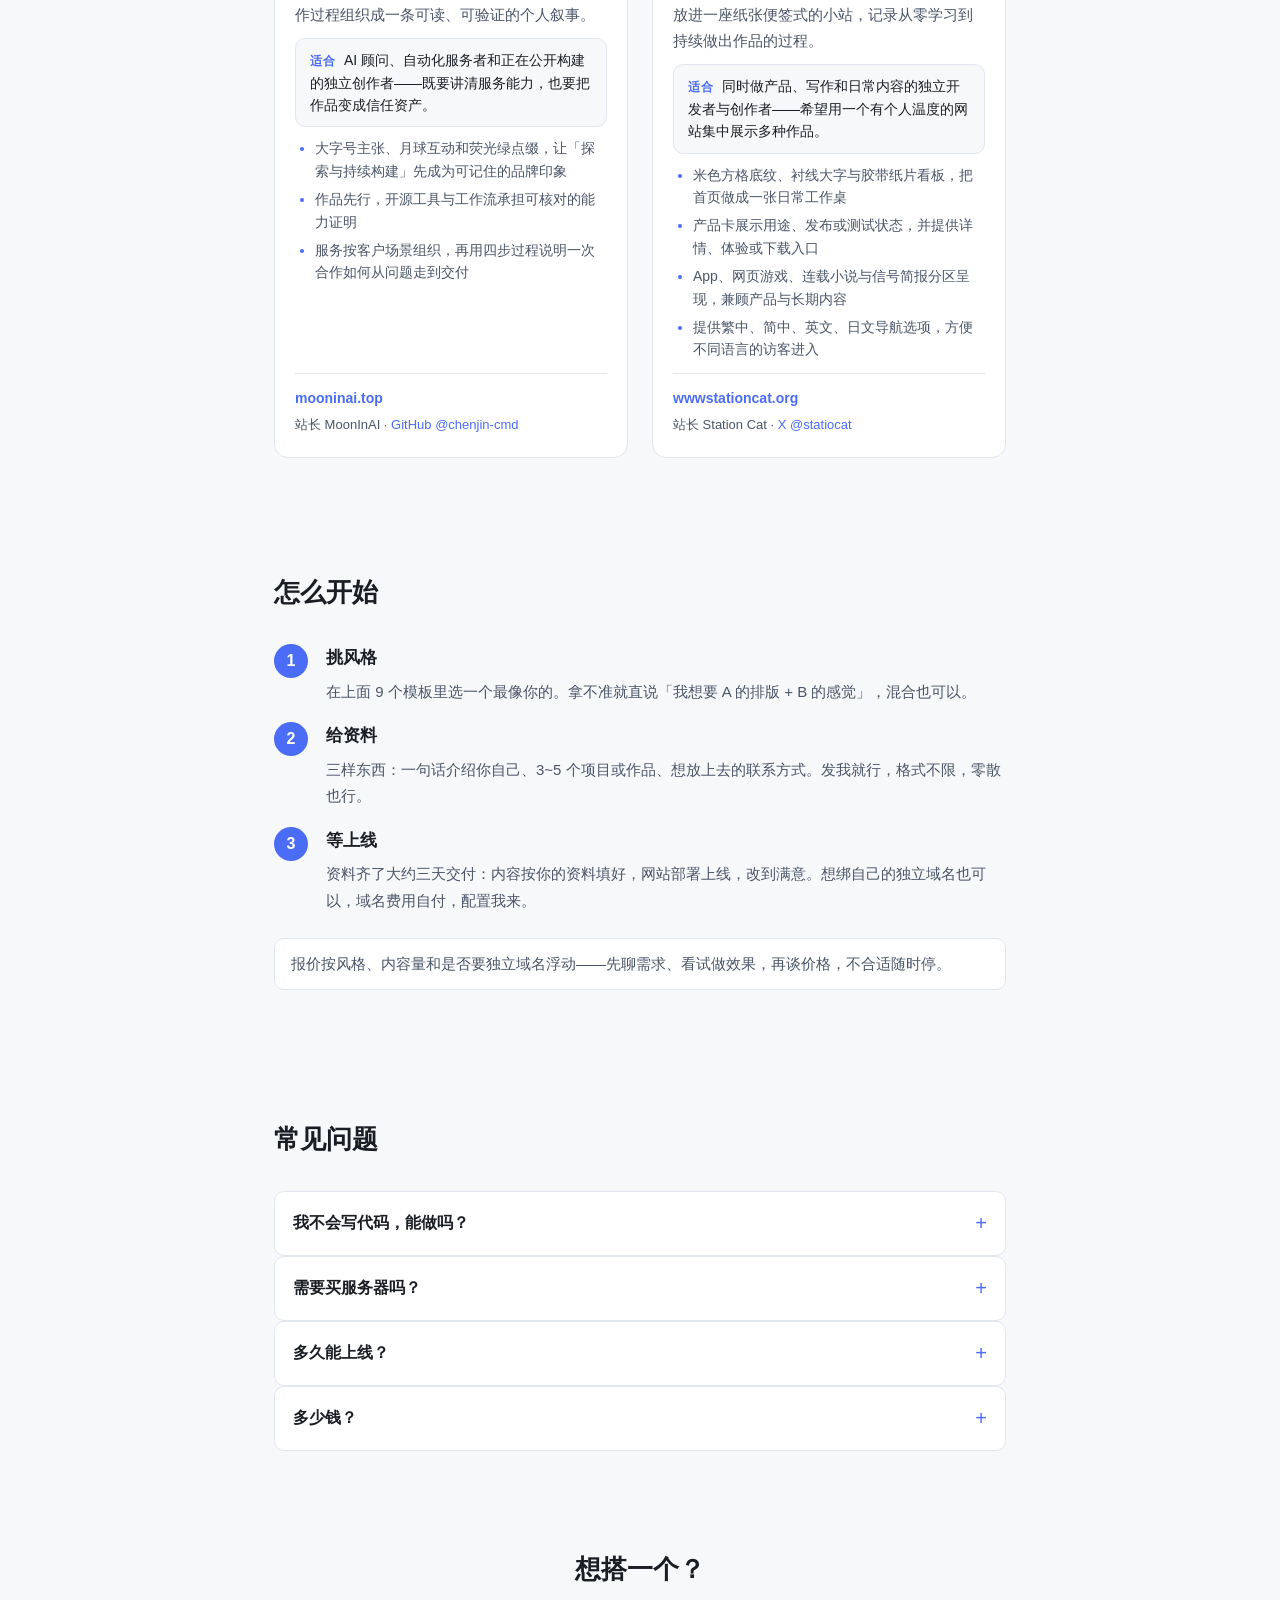
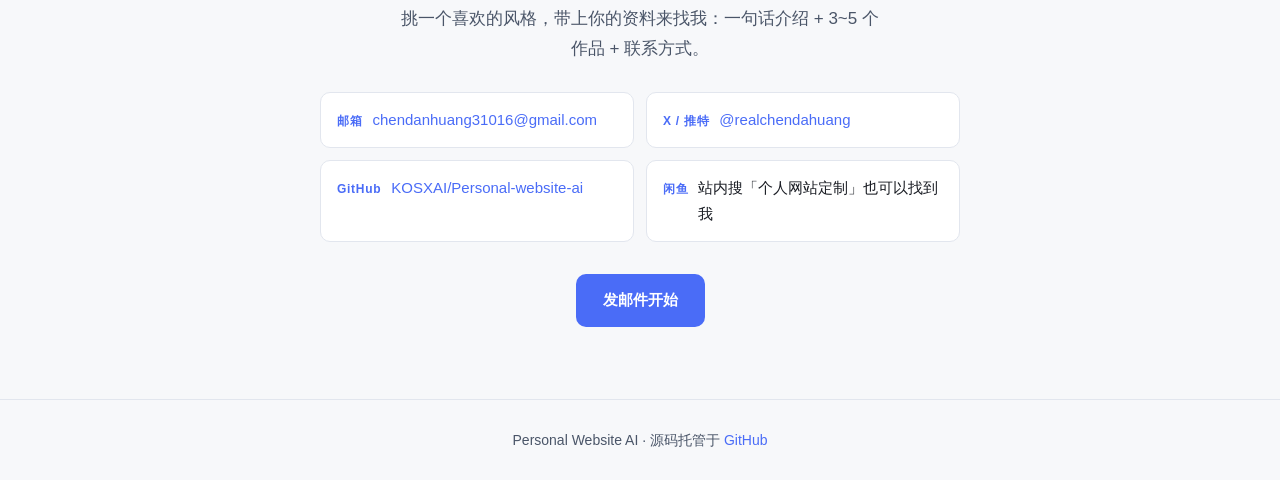
==== commit 68ec4a4d: "Merge main into feat/stationcat-template 解决 README.md / README.zh.md / site/index.html 的插入冲突： 保留 #00" ====
--- a/site/index.html
+++ b/site/index.html
@@ -247,6 +247,24 @@
             <div class="card-links">
               <a class="site-link" href="https://mooninai.top/" target="_blank" rel="noopener">mooninai.top</a>
               <span class="owner">站长 MoonInAI · <a href="https://github.com/chenjin-cmd" target="_blank" rel="noopener">GitHub @chenjin-cmd</a></span>
+            </div>
+          </div>
+        </article>
+        <article class="card">
+          <img src="assets/wwwstationcat.org-home.jpg" alt="Station Cat 独立 App 与日常创作小站预览" loading="lazy">
+          <div class="card-body">
+            <h3>独立 App 与日常创作小站</h3>
+            <p class="card-desc">把独立 App、网页游戏、连载小说和日常观察放进一座纸张便签式的小站，记录从零学习到持续做出作品的过程。</p>
+            <p class="card-fit"><span class="fit-label">适合</span>同时做产品、写作和日常内容的独立开发者与创作者——希望用一个有个人温度的网站集中展示多种作品。</p>
+            <ul class="card-points">
+              <li>米色方格底纹、衬线大字与胶带纸片看板，把首页做成一张日常工作桌</li>
+              <li>产品卡展示用途、发布或测试状态，并提供详情、体验或下载入口</li>
+              <li>App、网页游戏、连载小说与信号简报分区呈现，兼顾产品与长期内容</li>
+              <li>提供繁中、简中、英文、日文导航选项，方便不同语言的访客进入</li>
+            </ul>
+            <div class="card-links">
+              <a class="site-link" href="https://wwwstationcat.org/" target="_blank" rel="noopener">wwwstationcat.org</a>
+              <span class="owner">站长 Station Cat · <a href="https://x.com/statiocat" target="_blank" rel="noopener">X @statiocat</a></span>
             </div>
           </div>
         </article>
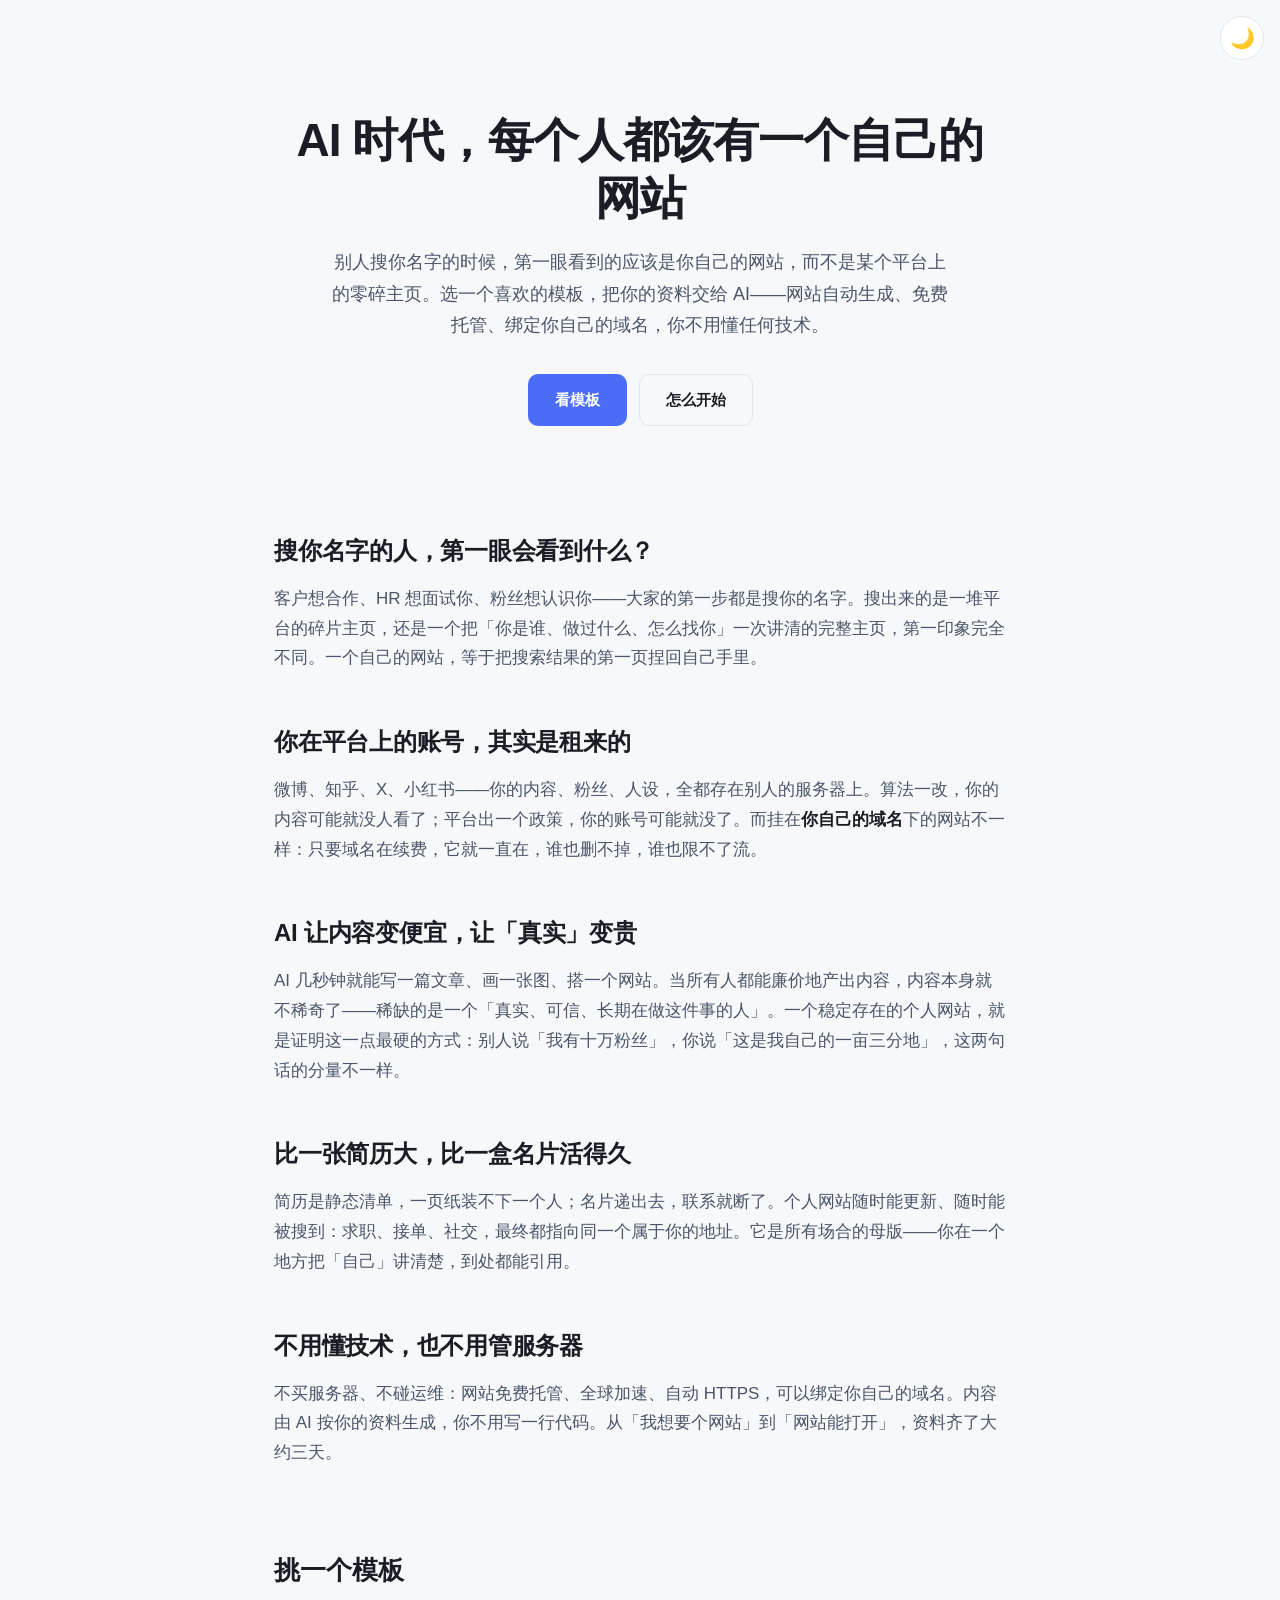
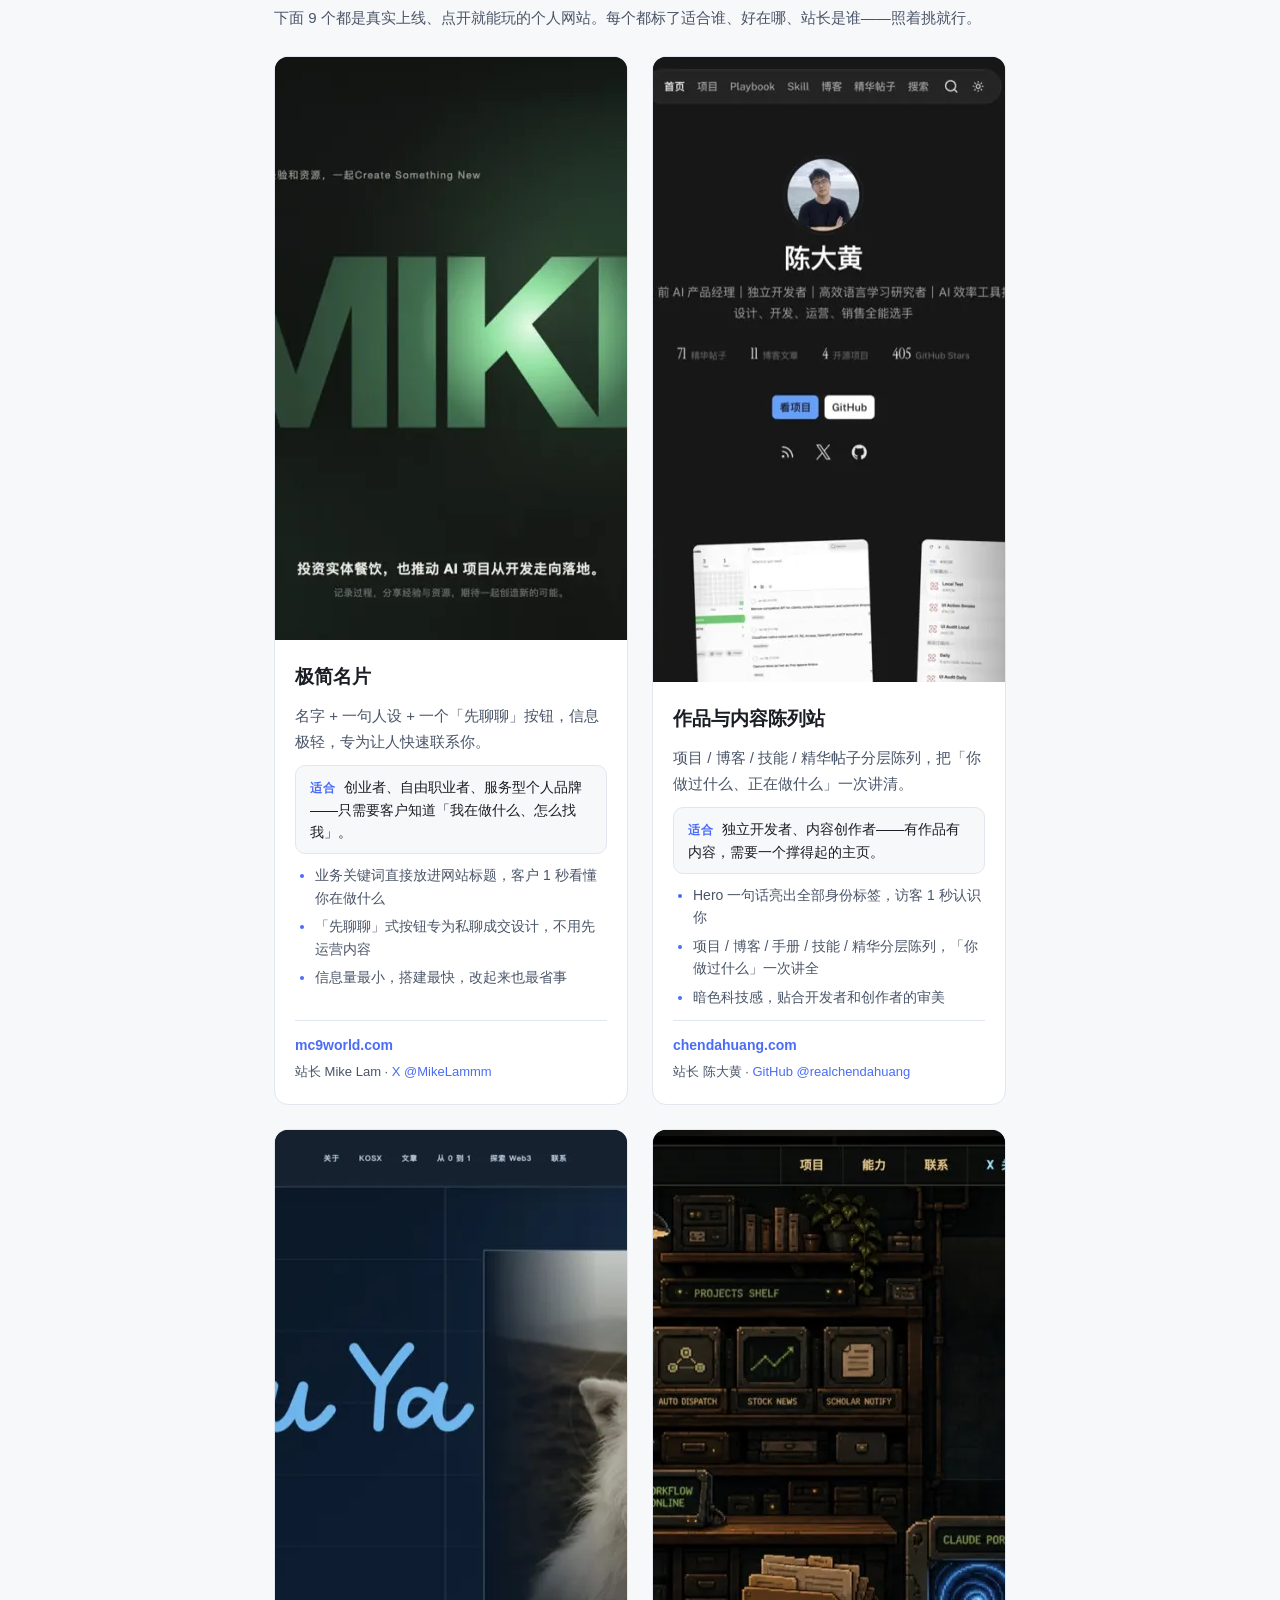
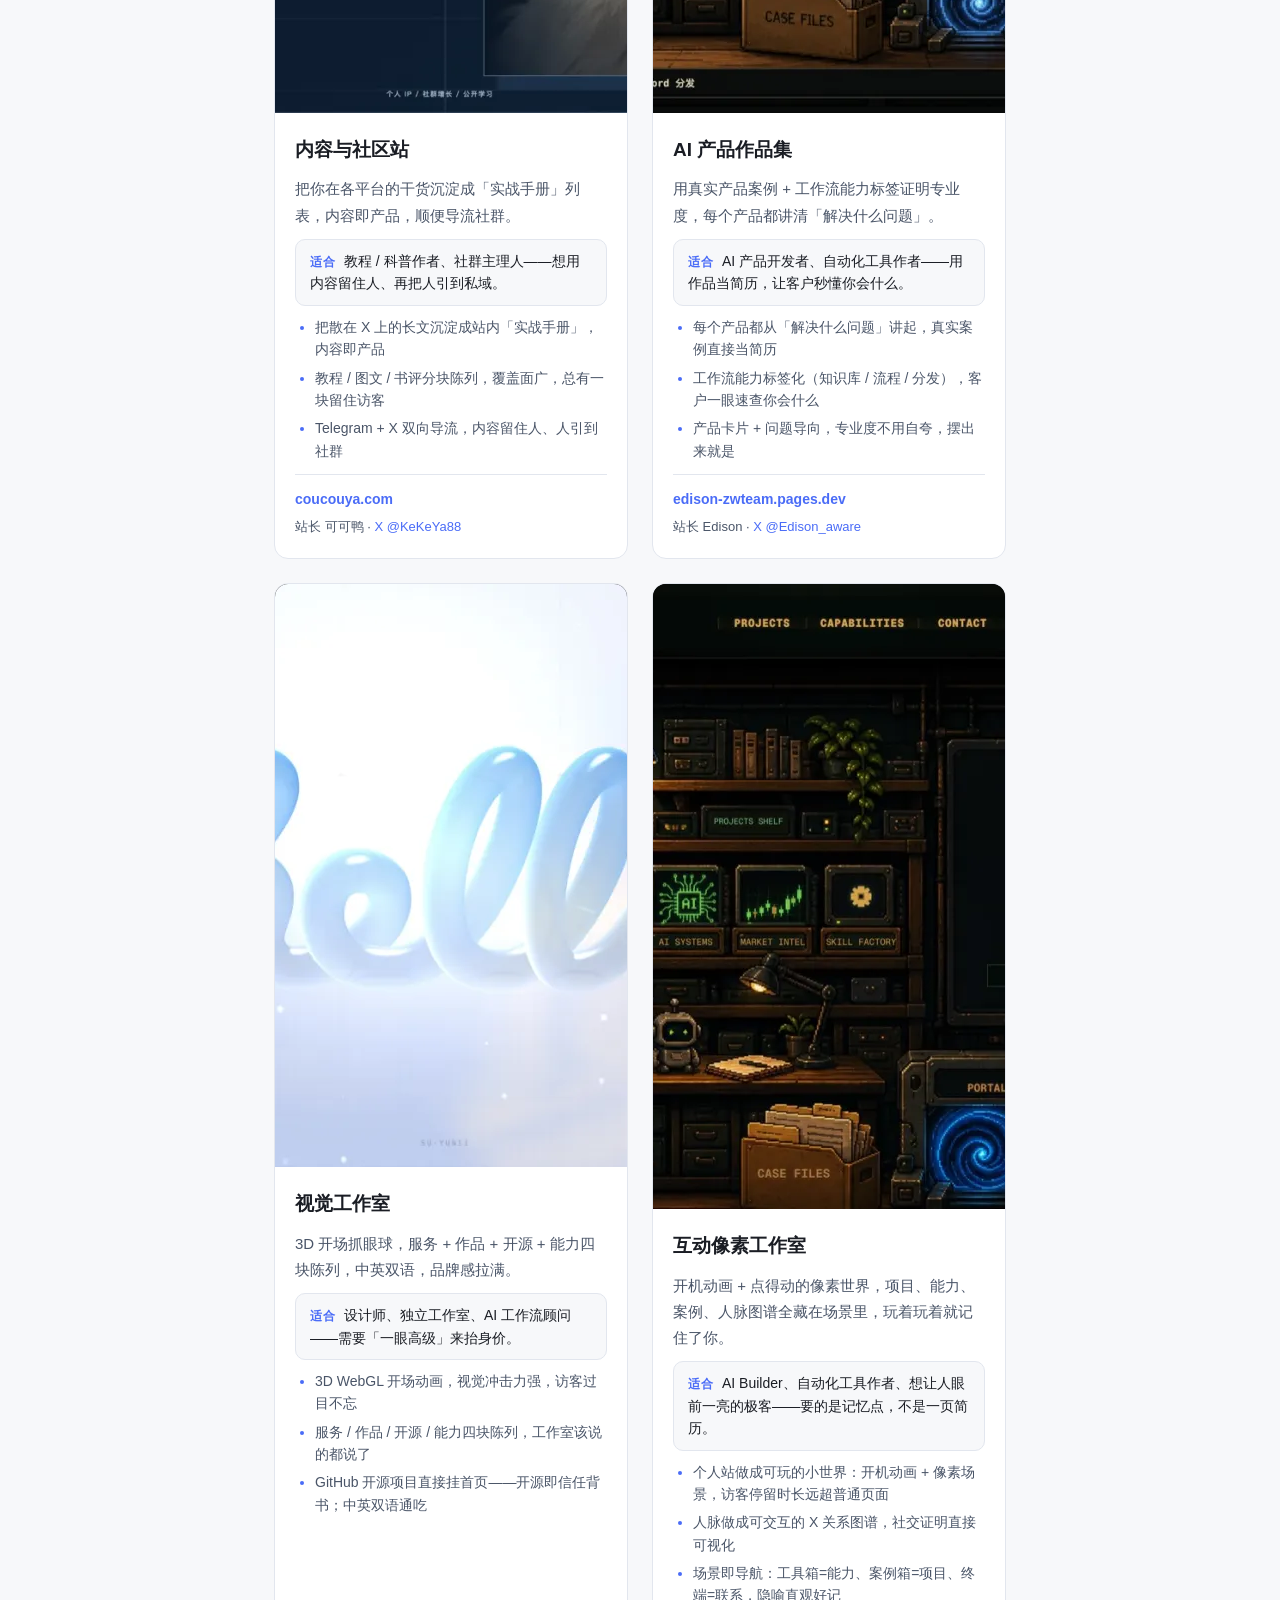
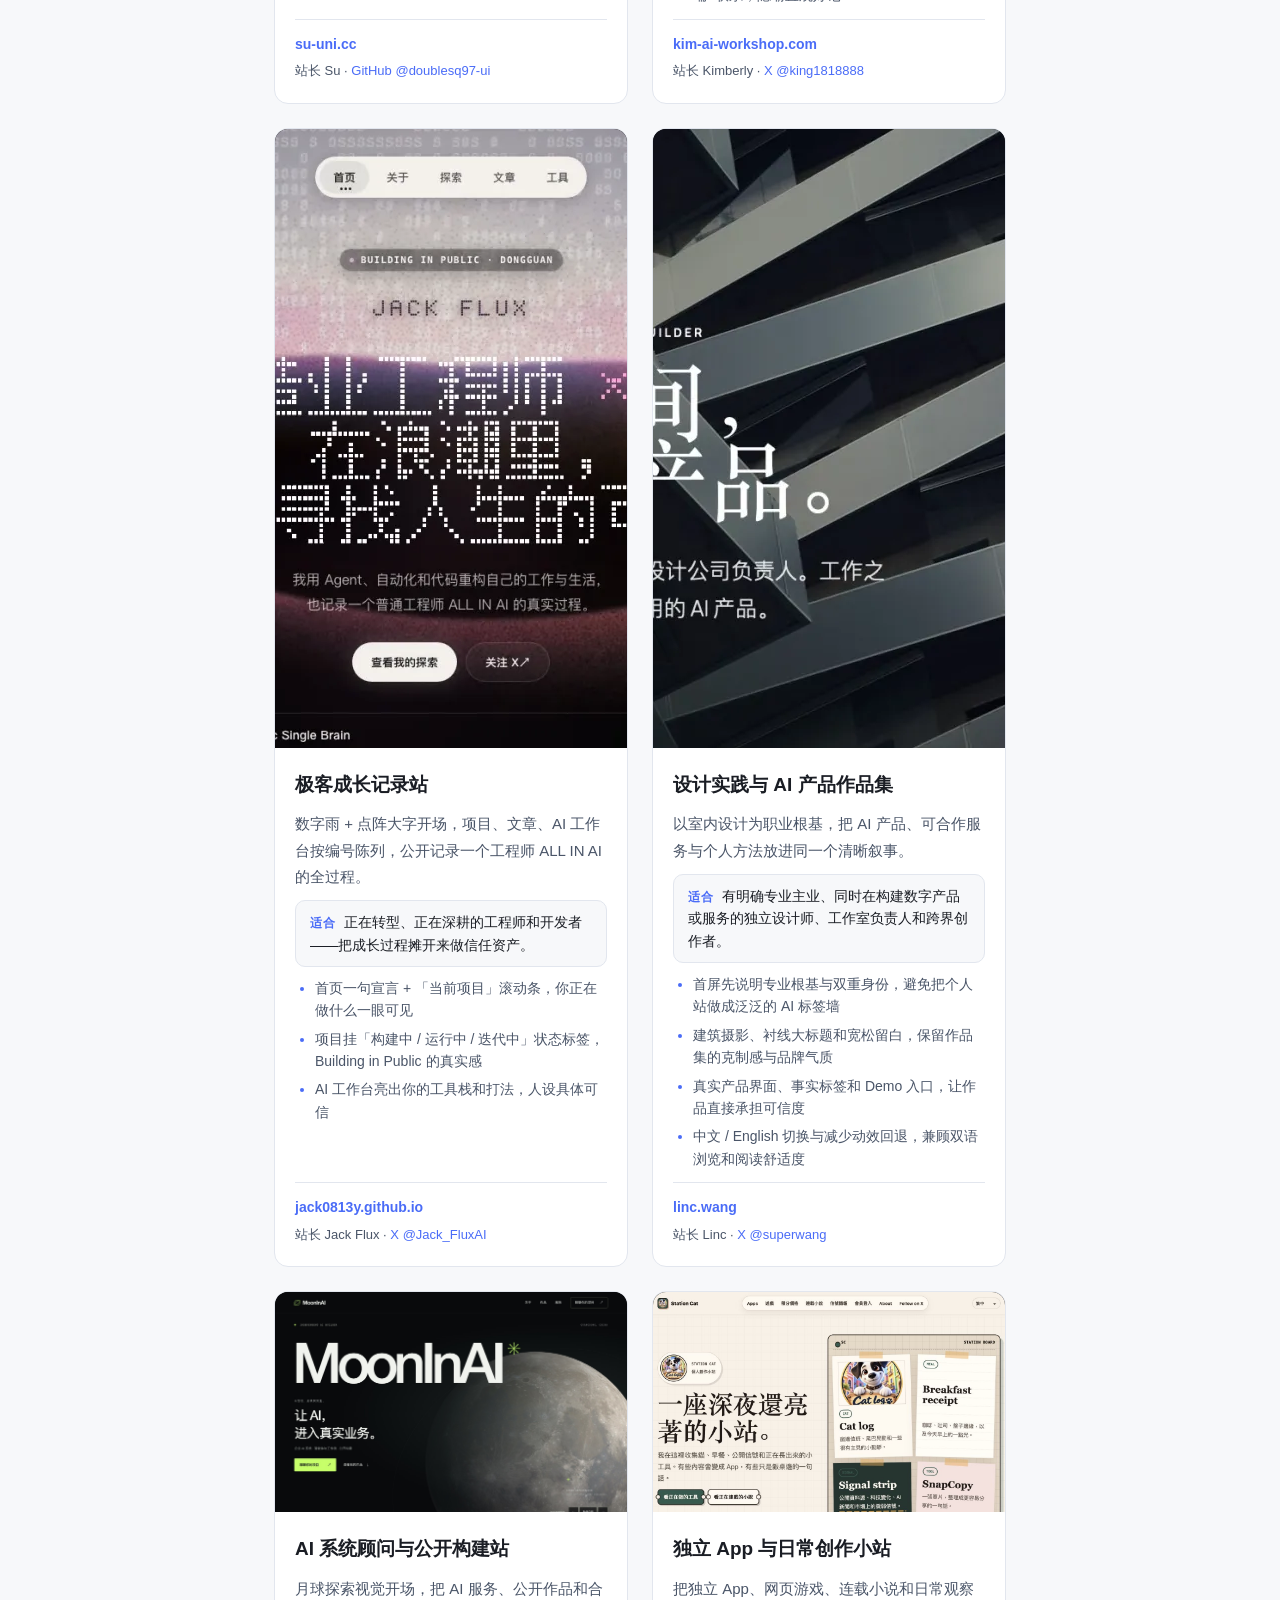
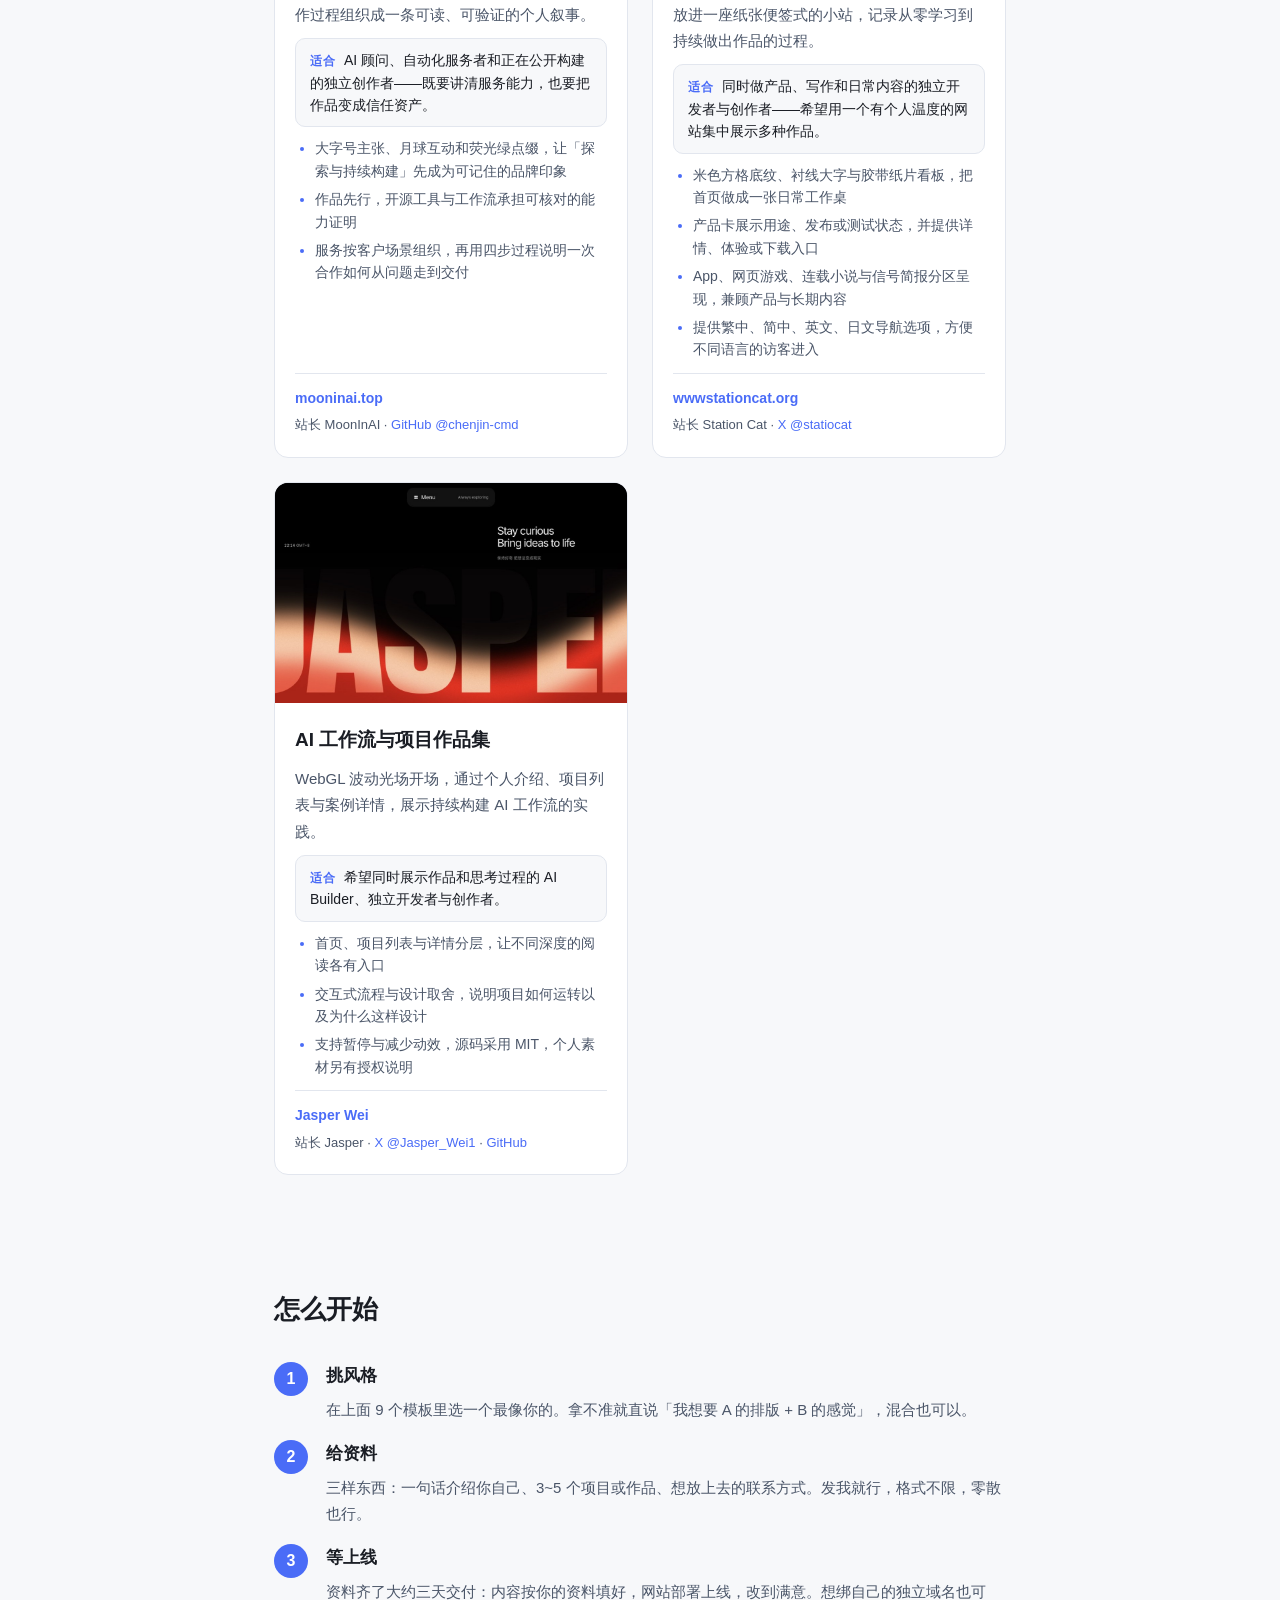
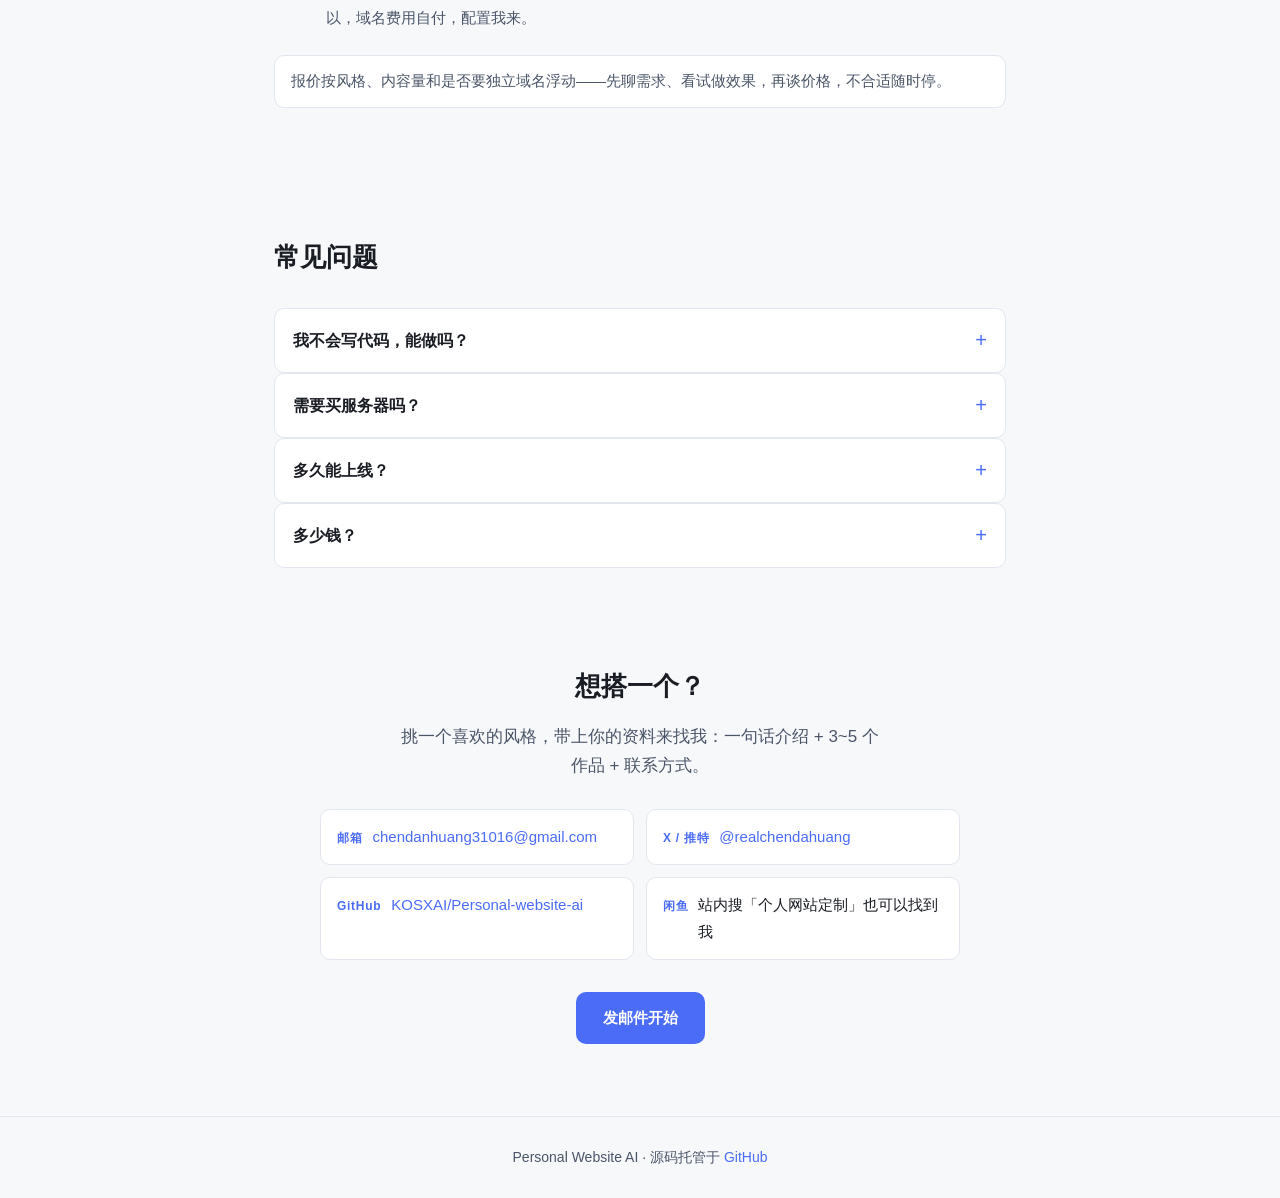
==== commit 46fbdf75: "Merge main into add-jasper-wei 解决 README.md / README.zh.md / site/index.html 的插入冲突： 保留 #009 MoonInAI" ====
--- a/site/index.html
+++ b/site/index.html
@@ -265,6 +265,23 @@
             <div class="card-links">
               <a class="site-link" href="https://wwwstationcat.org/" target="_blank" rel="noopener">wwwstationcat.org</a>
               <span class="owner">站长 Station Cat · <a href="https://x.com/statiocat" target="_blank" rel="noopener">X @statiocat</a></span>
+            </div>
+          </div>
+        </article>
+        <article class="card">
+          <img src="assets/jasper-wei-home.jpg" alt="Jasper Wei AI 工作流与项目作品集预览" loading="lazy">
+          <div class="card-body">
+            <h3>AI 工作流与项目作品集</h3>
+            <p class="card-desc">WebGL 波动光场开场，通过个人介绍、项目列表与案例详情，展示持续构建 AI 工作流的实践。</p>
+            <p class="card-fit"><span class="fit-label">适合</span>希望同时展示作品和思考过程的 AI Builder、独立开发者与创作者。</p>
+            <ul class="card-points">
+              <li>首页、项目列表与详情分层，让不同深度的阅读各有入口</li>
+              <li>交互式流程与设计取舍，说明项目如何运转以及为什么这样设计</li>
+              <li>支持暂停与减少动效，源码采用 MIT，个人素材另有授权说明</li>
+            </ul>
+            <div class="card-links">
+              <a class="site-link" href="https://jasper-wei.vast-beech-4429.chatgpt.site/" target="_blank" rel="noopener">Jasper Wei</a>
+              <span class="owner">站长 Jasper · <a href="https://x.com/Jasper_Wei1" target="_blank" rel="noopener">X @Jasper_Wei1</a> · <a href="https://github.com/Jasper-Wei1/websites" target="_blank" rel="noopener">GitHub</a></span>
             </div>
           </div>
         </article>
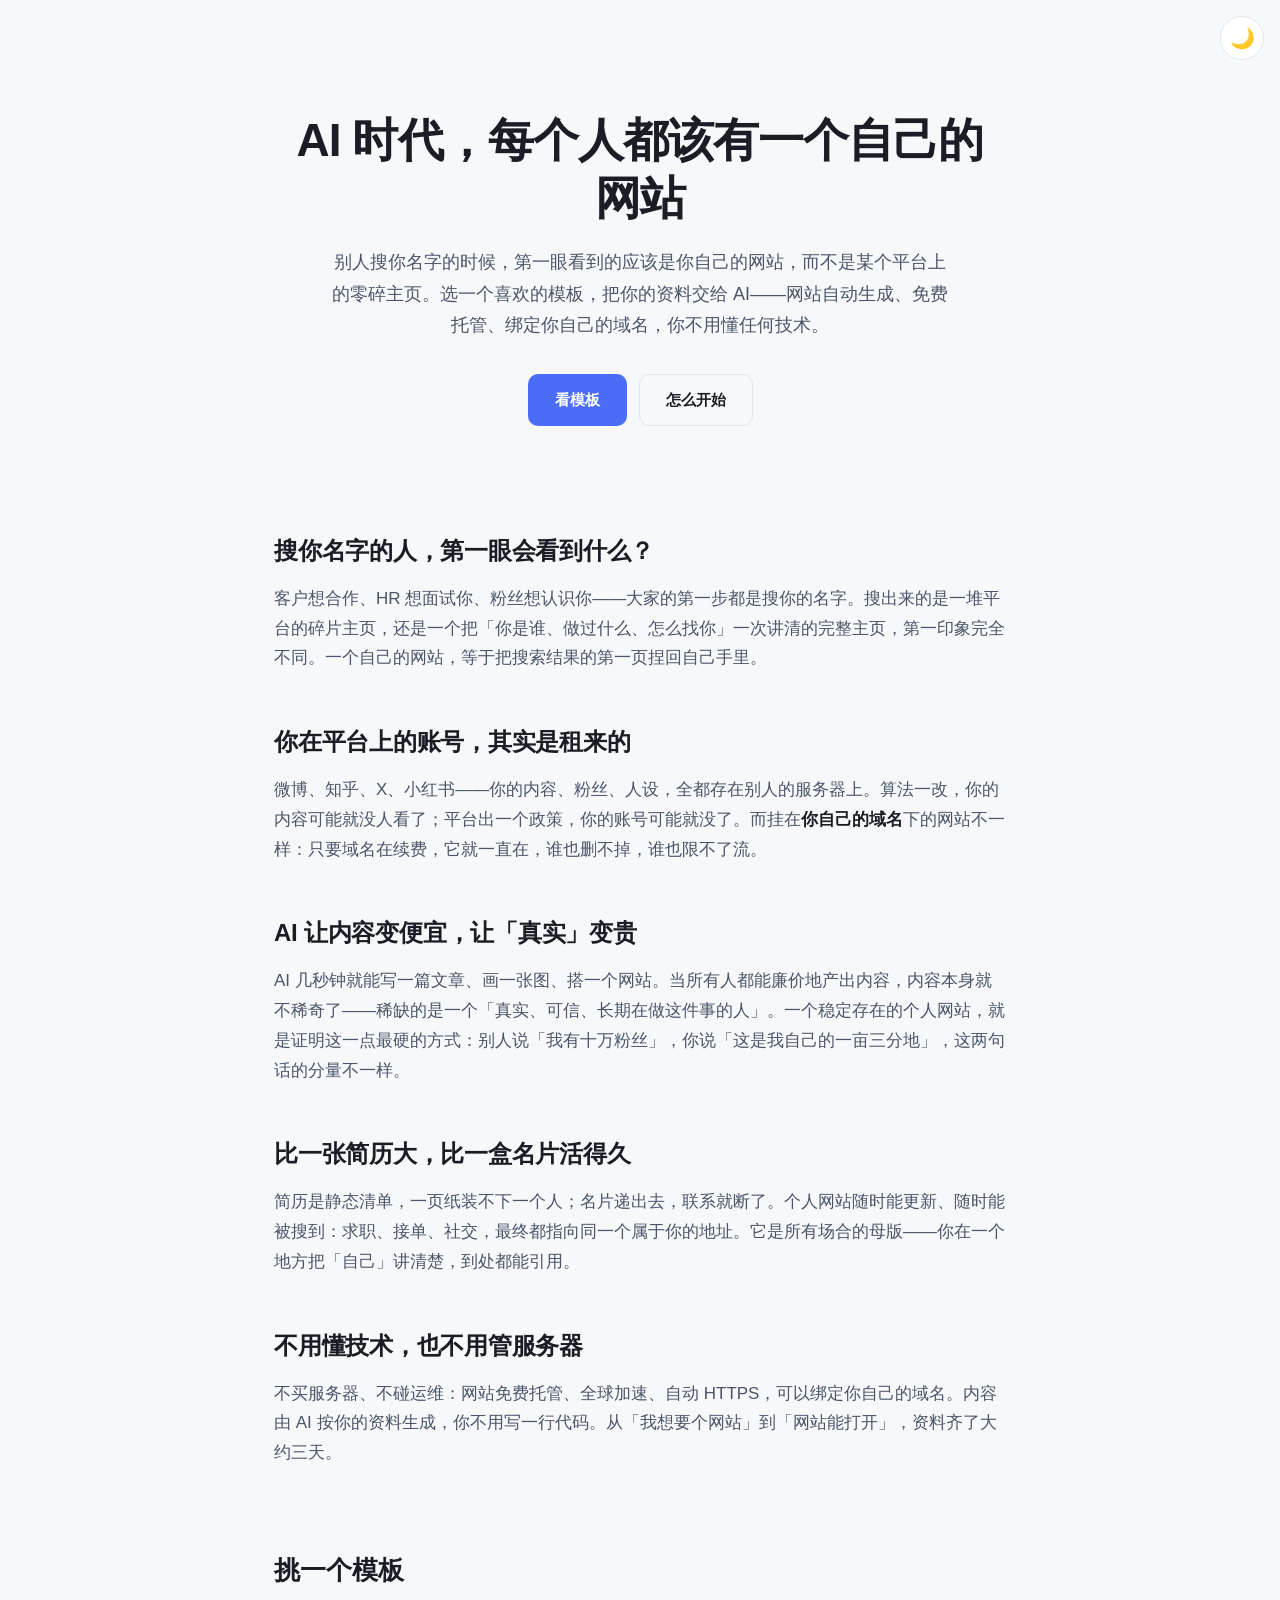
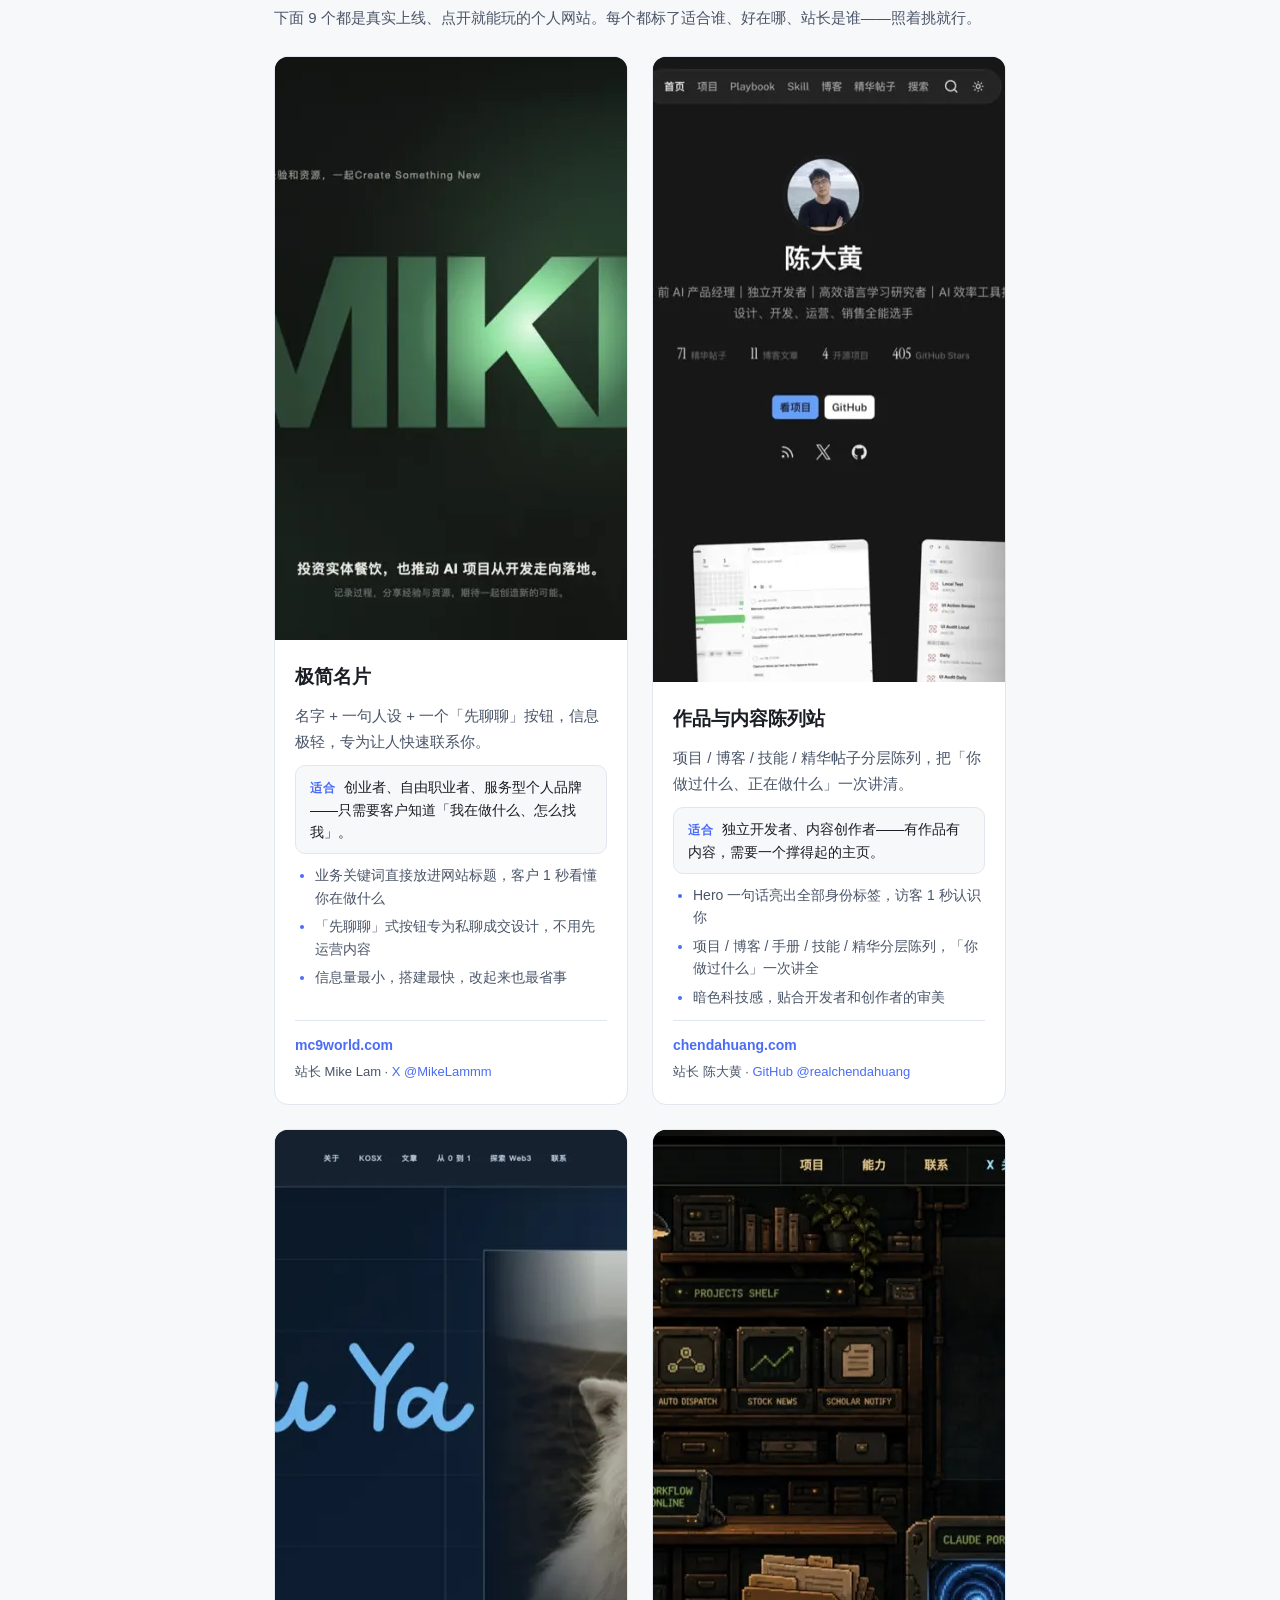
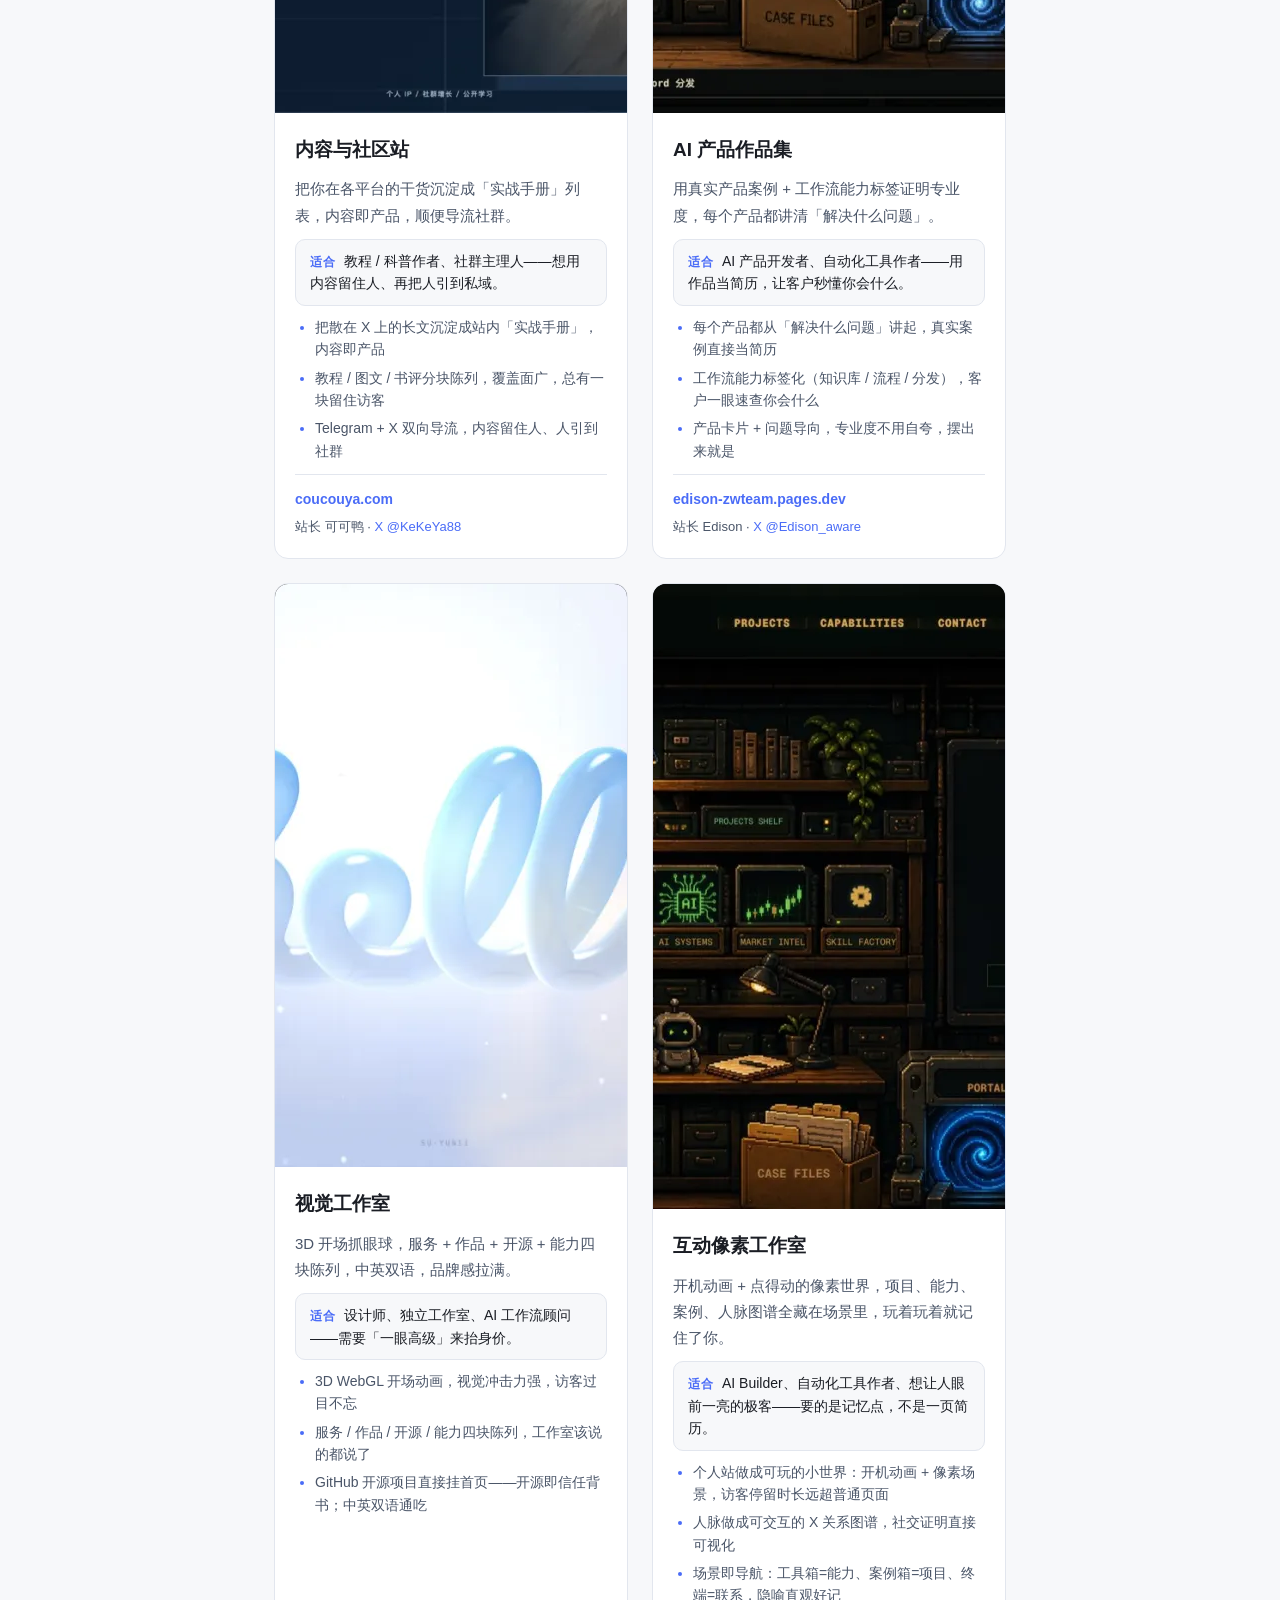
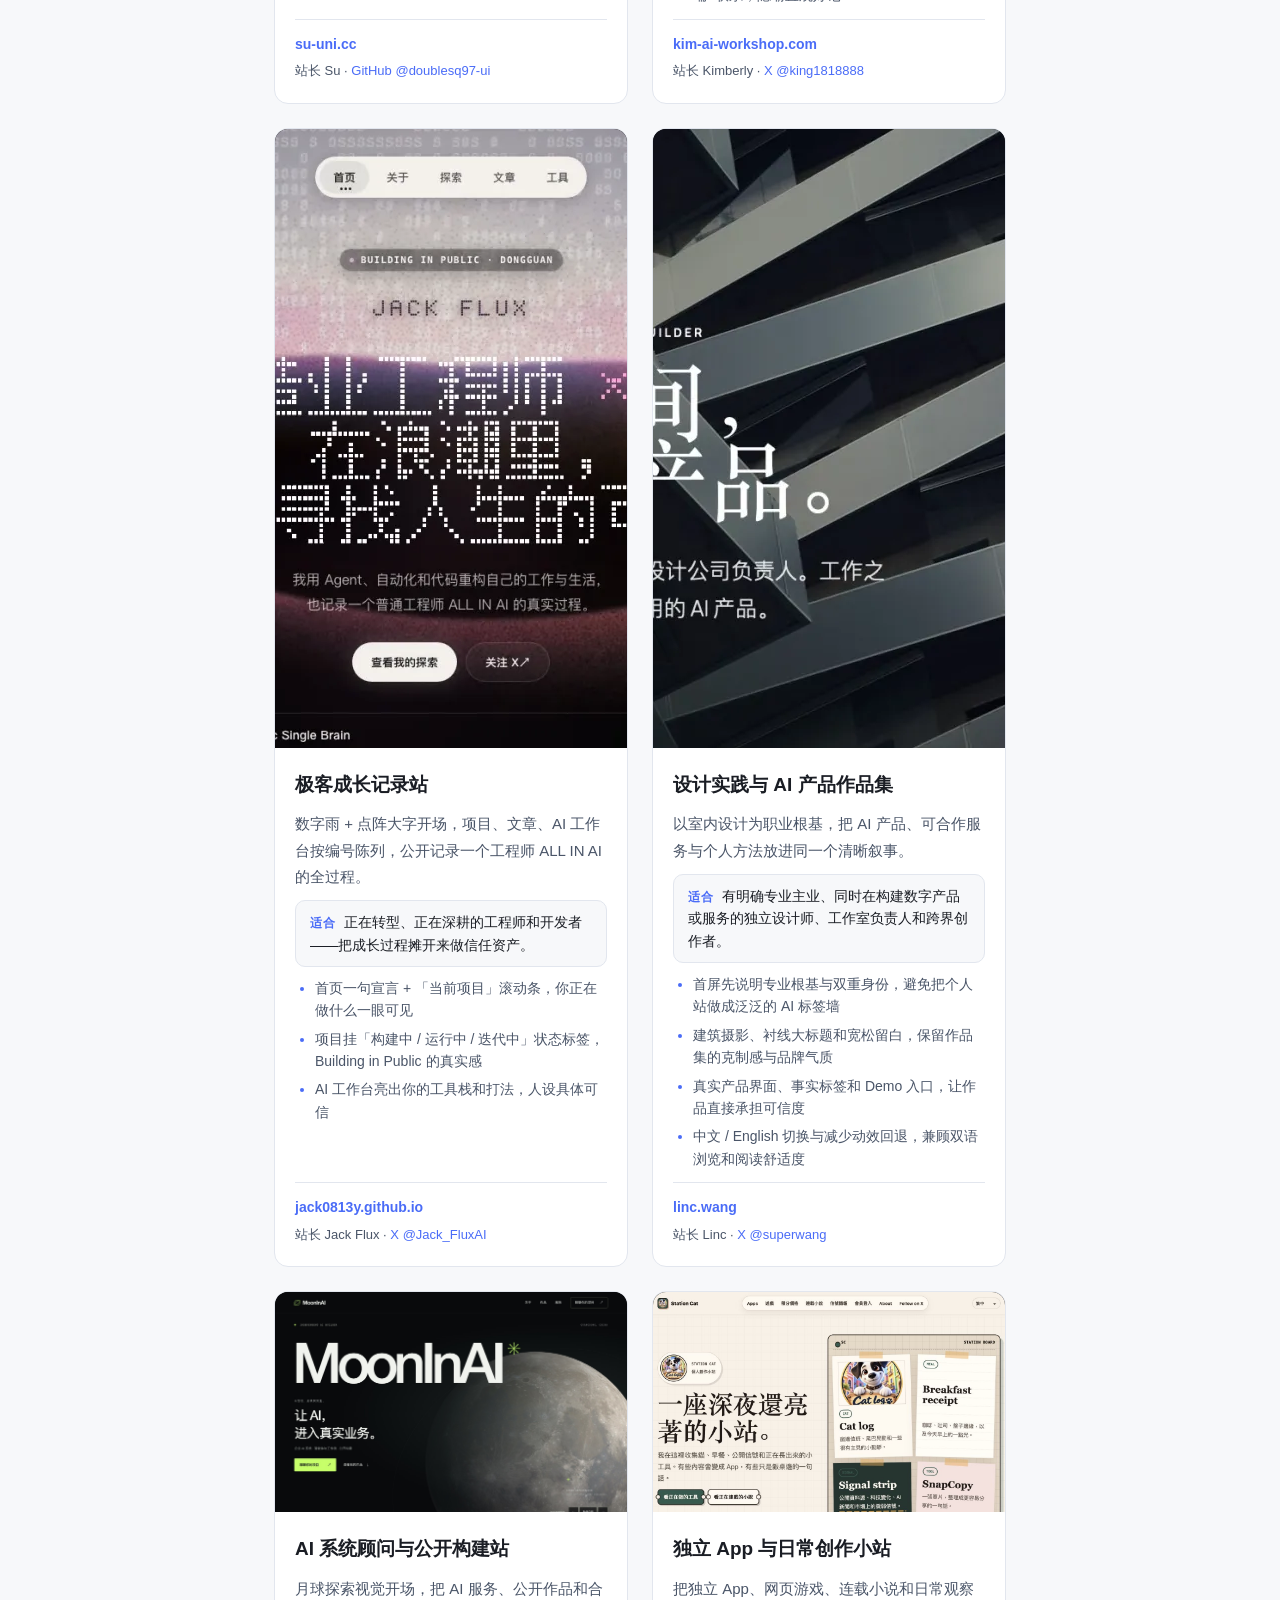
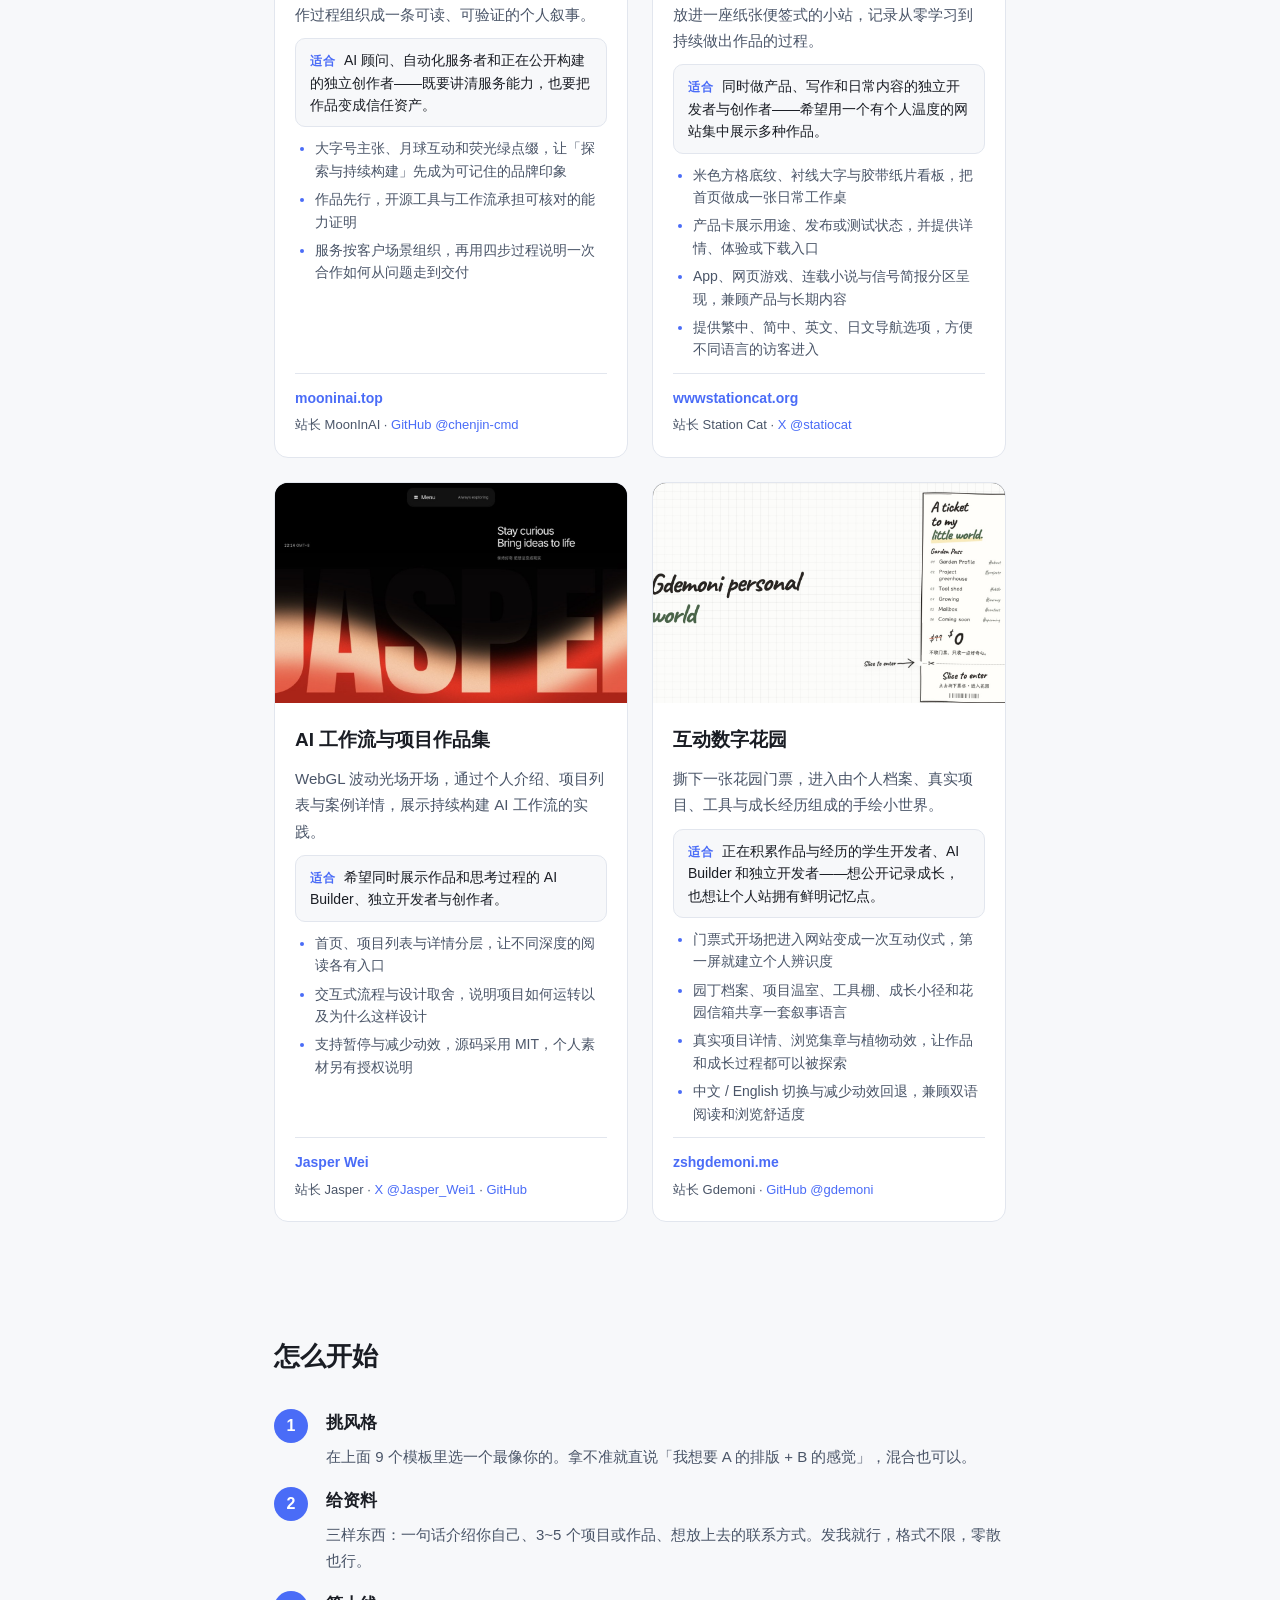
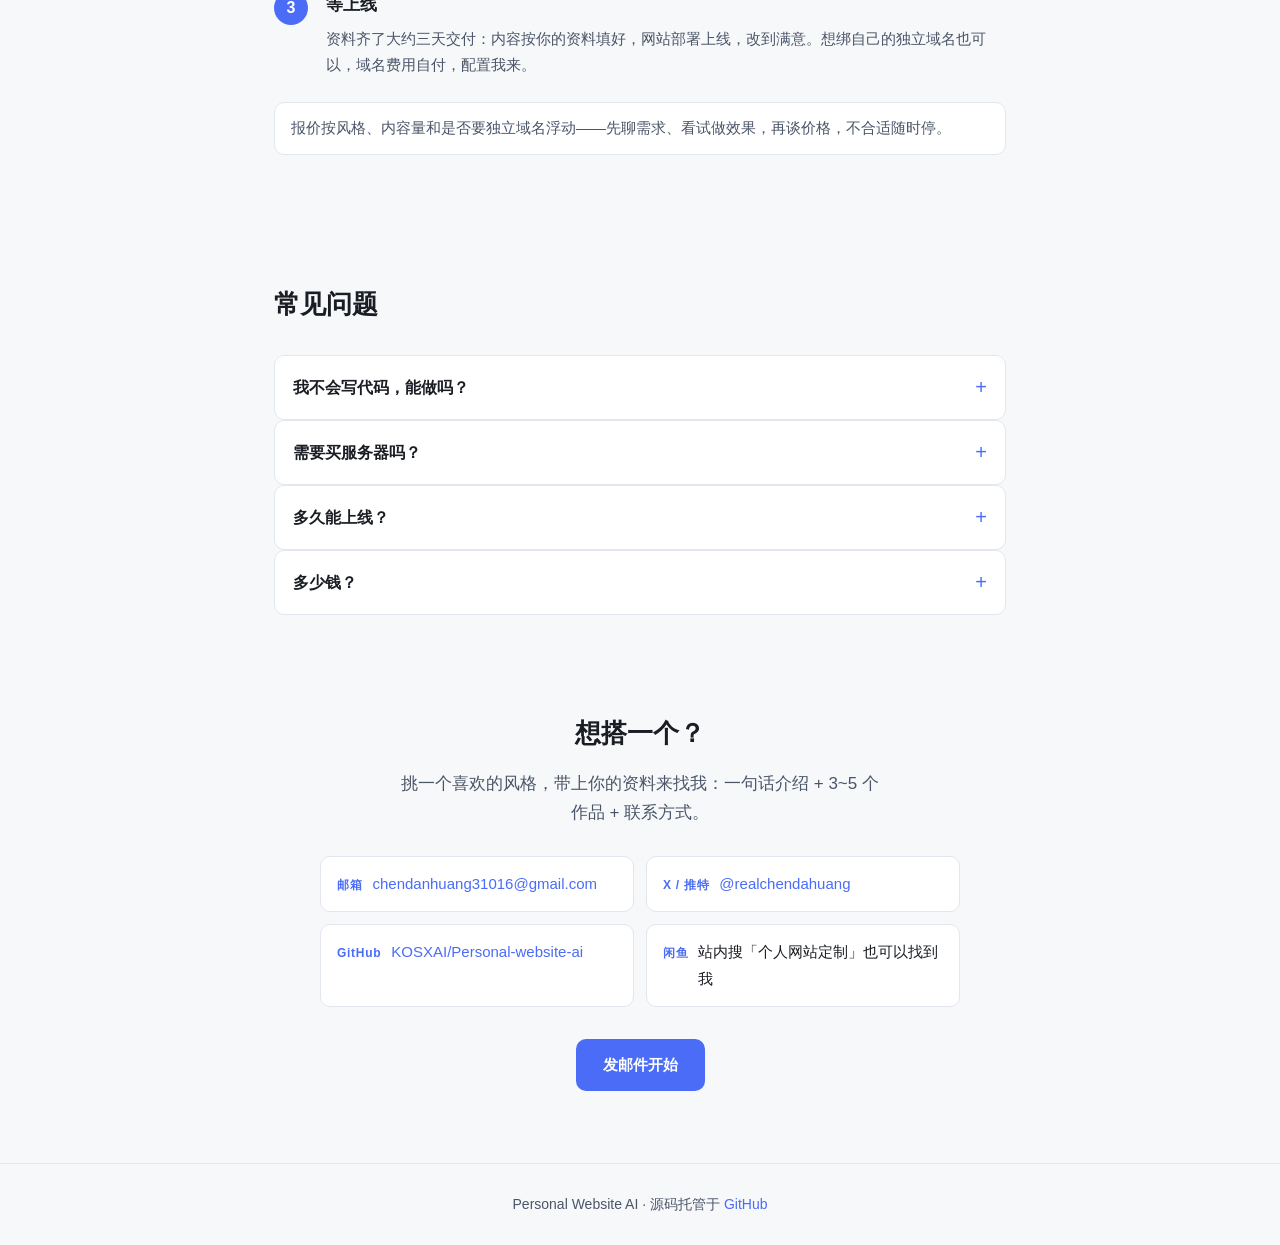
==== commit 1330631c: "Merge main into feat/template-gdemoni-pesonal-website 解决 README.md / README.zh.md / site/index.html " ====
--- a/site/index.html
+++ b/site/index.html
@@ -282,6 +282,24 @@
             <div class="card-links">
               <a class="site-link" href="https://jasper-wei.vast-beech-4429.chatgpt.site/" target="_blank" rel="noopener">Jasper Wei</a>
               <span class="owner">站长 Jasper · <a href="https://x.com/Jasper_Wei1" target="_blank" rel="noopener">X @Jasper_Wei1</a> · <a href="https://github.com/Jasper-Wei1/websites" target="_blank" rel="noopener">GitHub</a></span>
+            </div>
+          </div>
+        </article>
+        <article class="card">
+          <img src="assets/zshgdemoni.me-home.jpg" alt="互动数字花园预览" loading="lazy">
+          <div class="card-body">
+            <h3>互动数字花园</h3>
+            <p class="card-desc">撕下一张花园门票，进入由个人档案、真实项目、工具与成长经历组成的手绘小世界。</p>
+            <p class="card-fit"><span class="fit-label">适合</span>正在积累作品与经历的学生开发者、AI Builder 和独立开发者——想公开记录成长，也想让个人站拥有鲜明记忆点。</p>
+            <ul class="card-points">
+              <li>门票式开场把进入网站变成一次互动仪式，第一屏就建立个人辨识度</li>
+              <li>园丁档案、项目温室、工具棚、成长小径和花园信箱共享一套叙事语言</li>
+              <li>真实项目详情、浏览集章与植物动效，让作品和成长过程都可以被探索</li>
+              <li>中文 / English 切换与减少动效回退，兼顾双语阅读和浏览舒适度</li>
+            </ul>
+            <div class="card-links">
+              <a class="site-link" href="https://zshgdemoni.me" target="_blank" rel="noopener">zshgdemoni.me</a>
+              <span class="owner">站长 Gdemoni · <a href="https://github.com/gdemoni" target="_blank" rel="noopener">GitHub @gdemoni</a></span>
             </div>
           </div>
         </article>
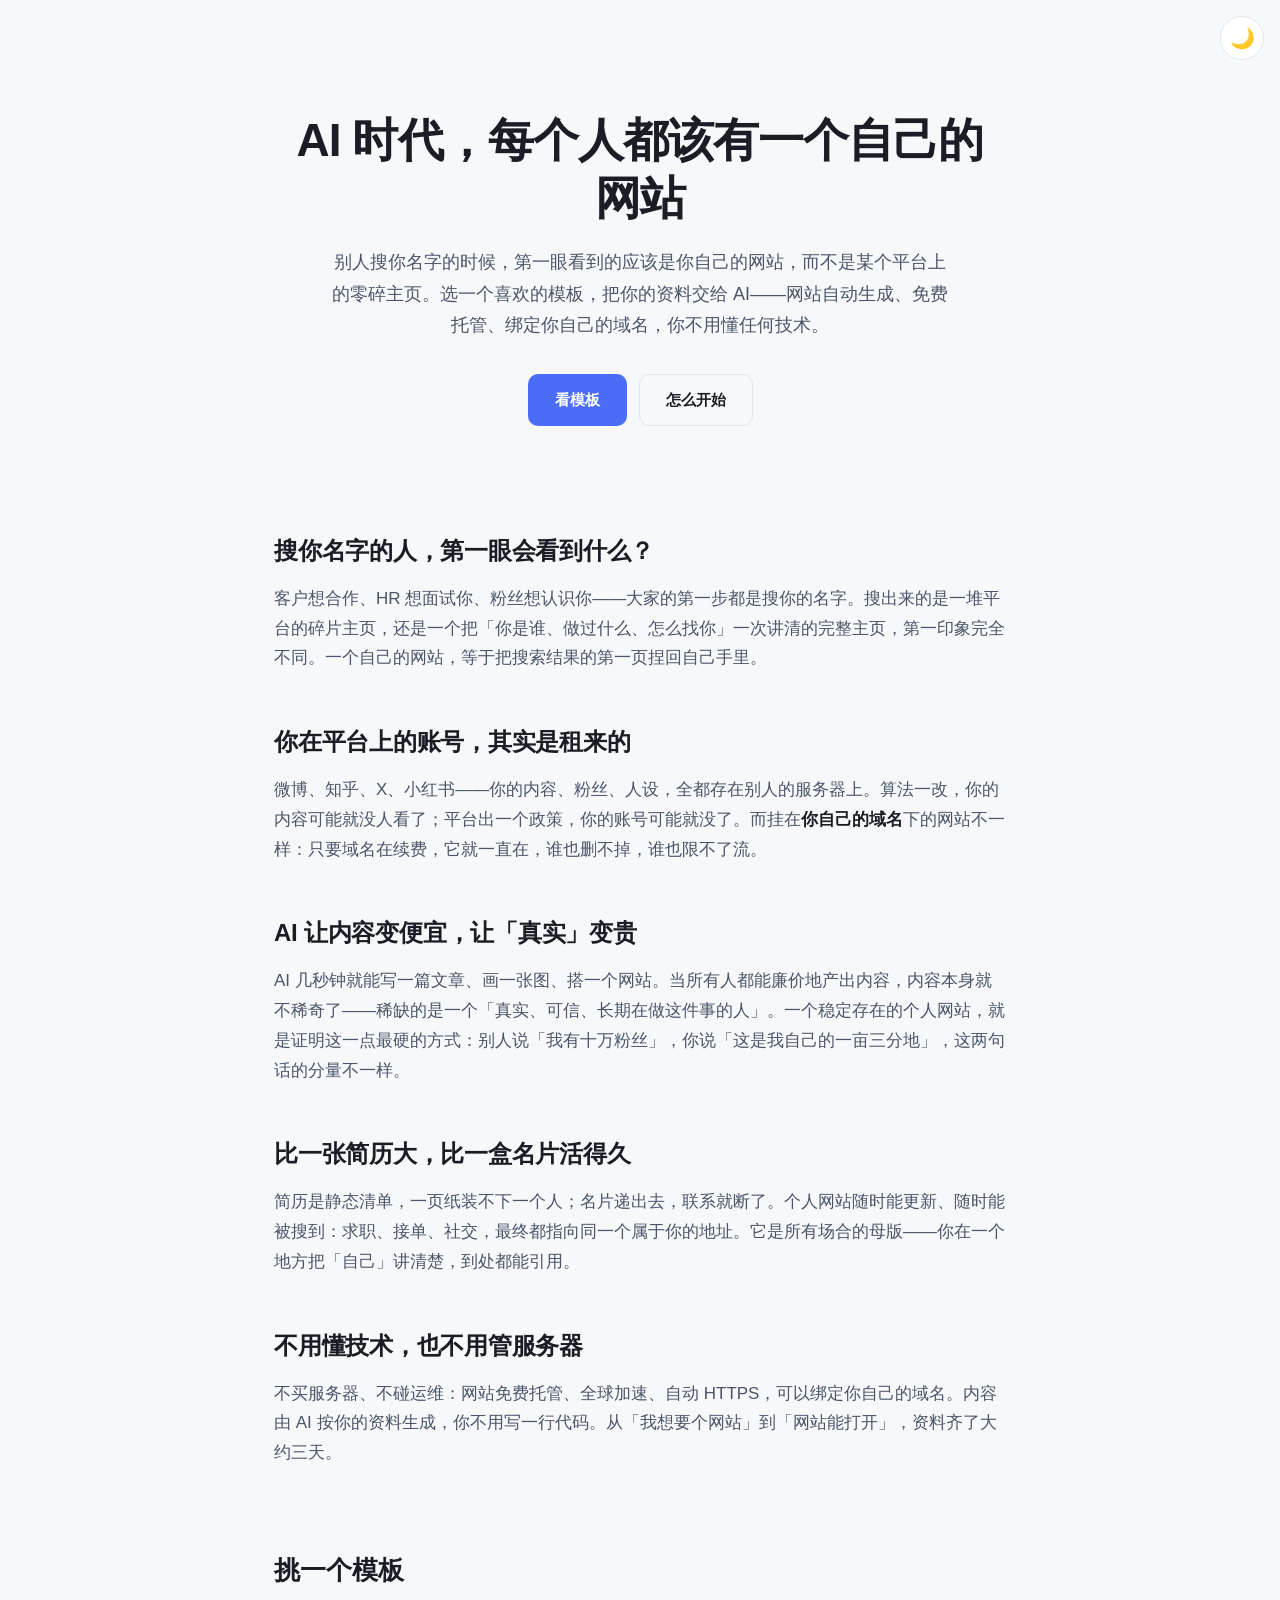
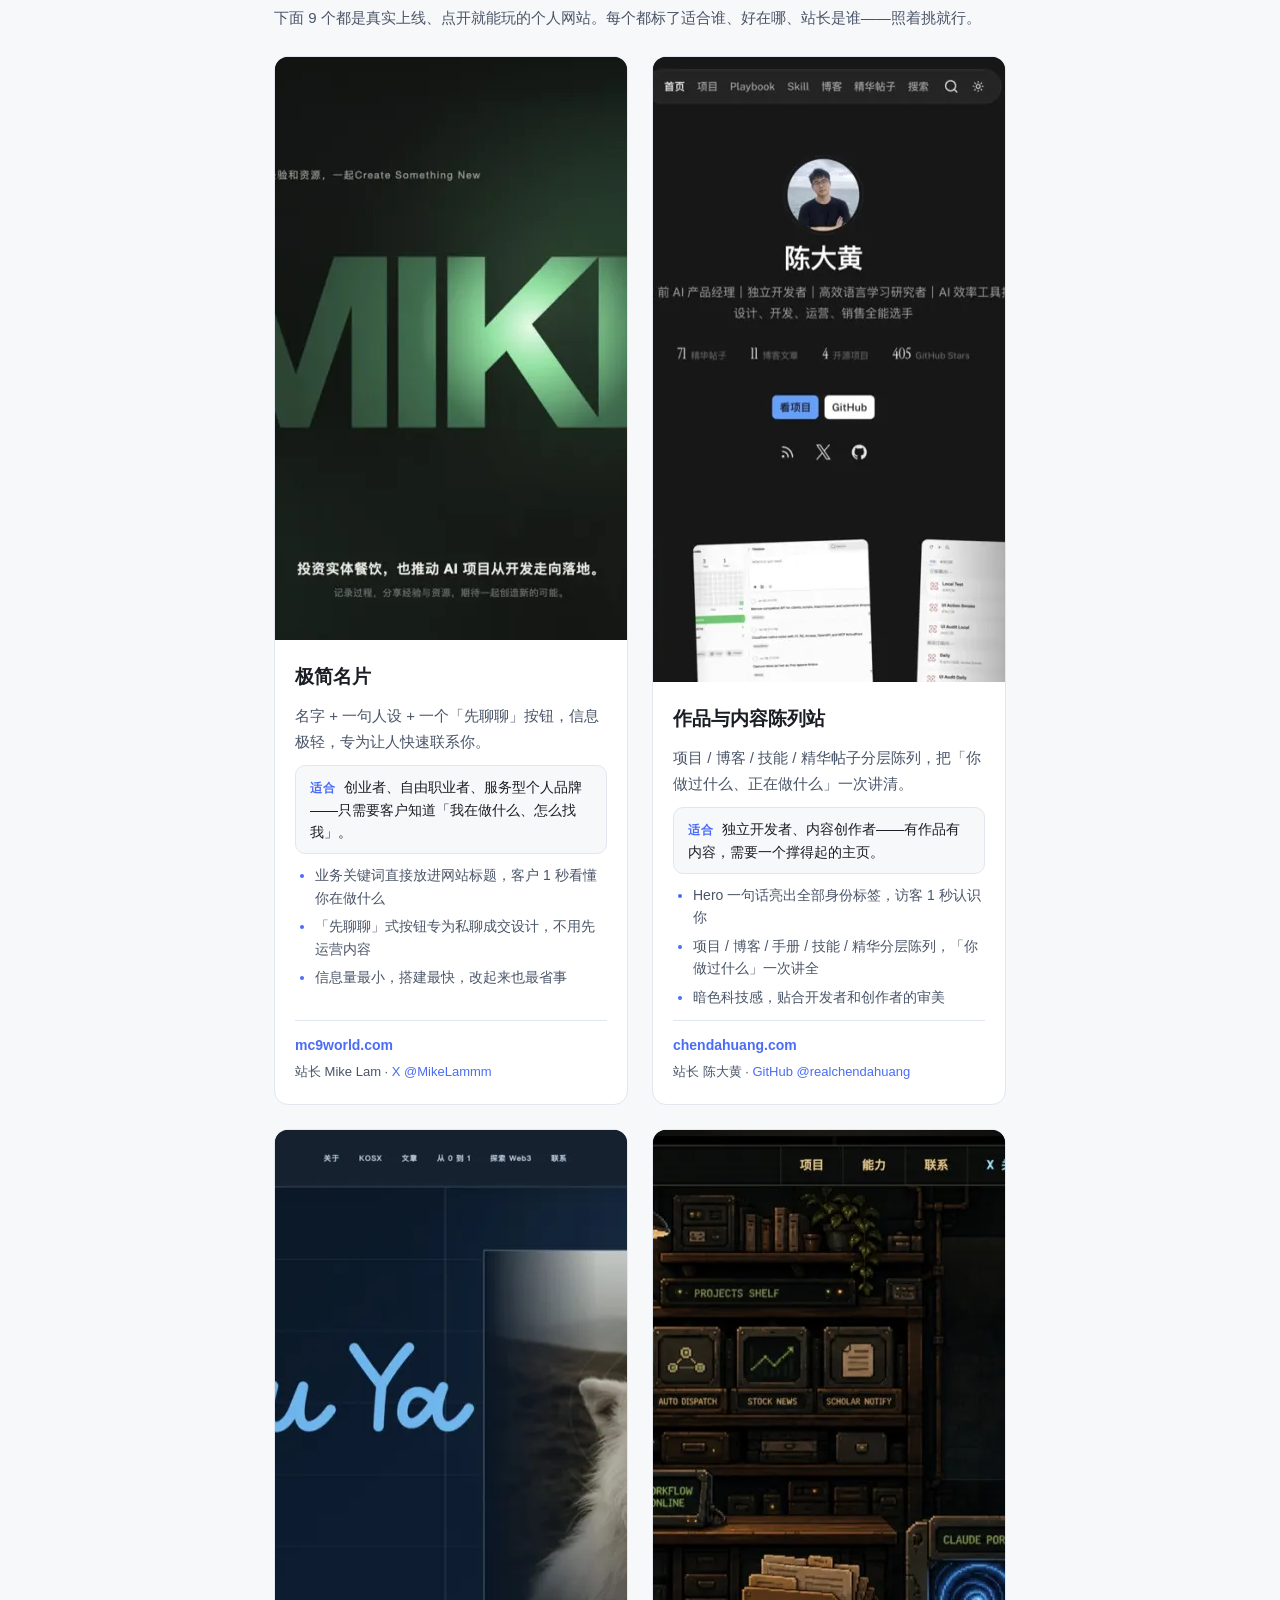
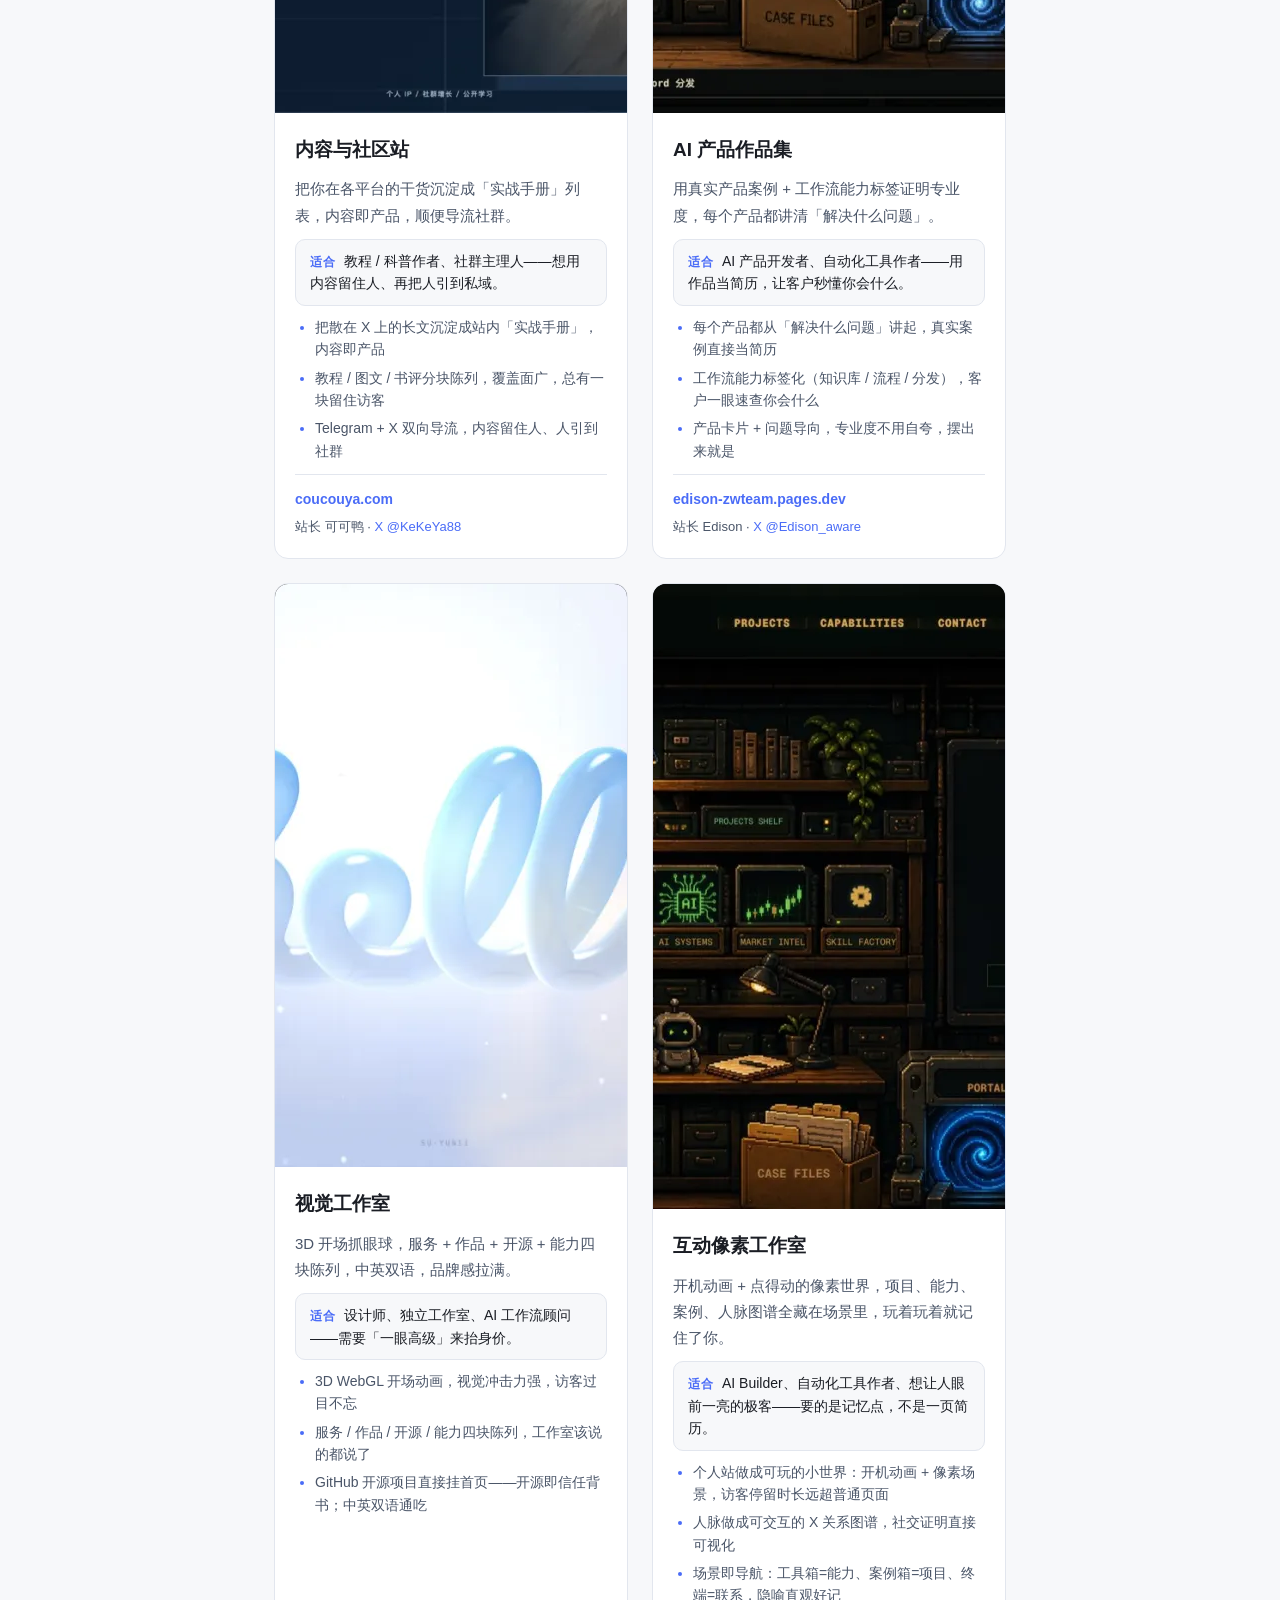
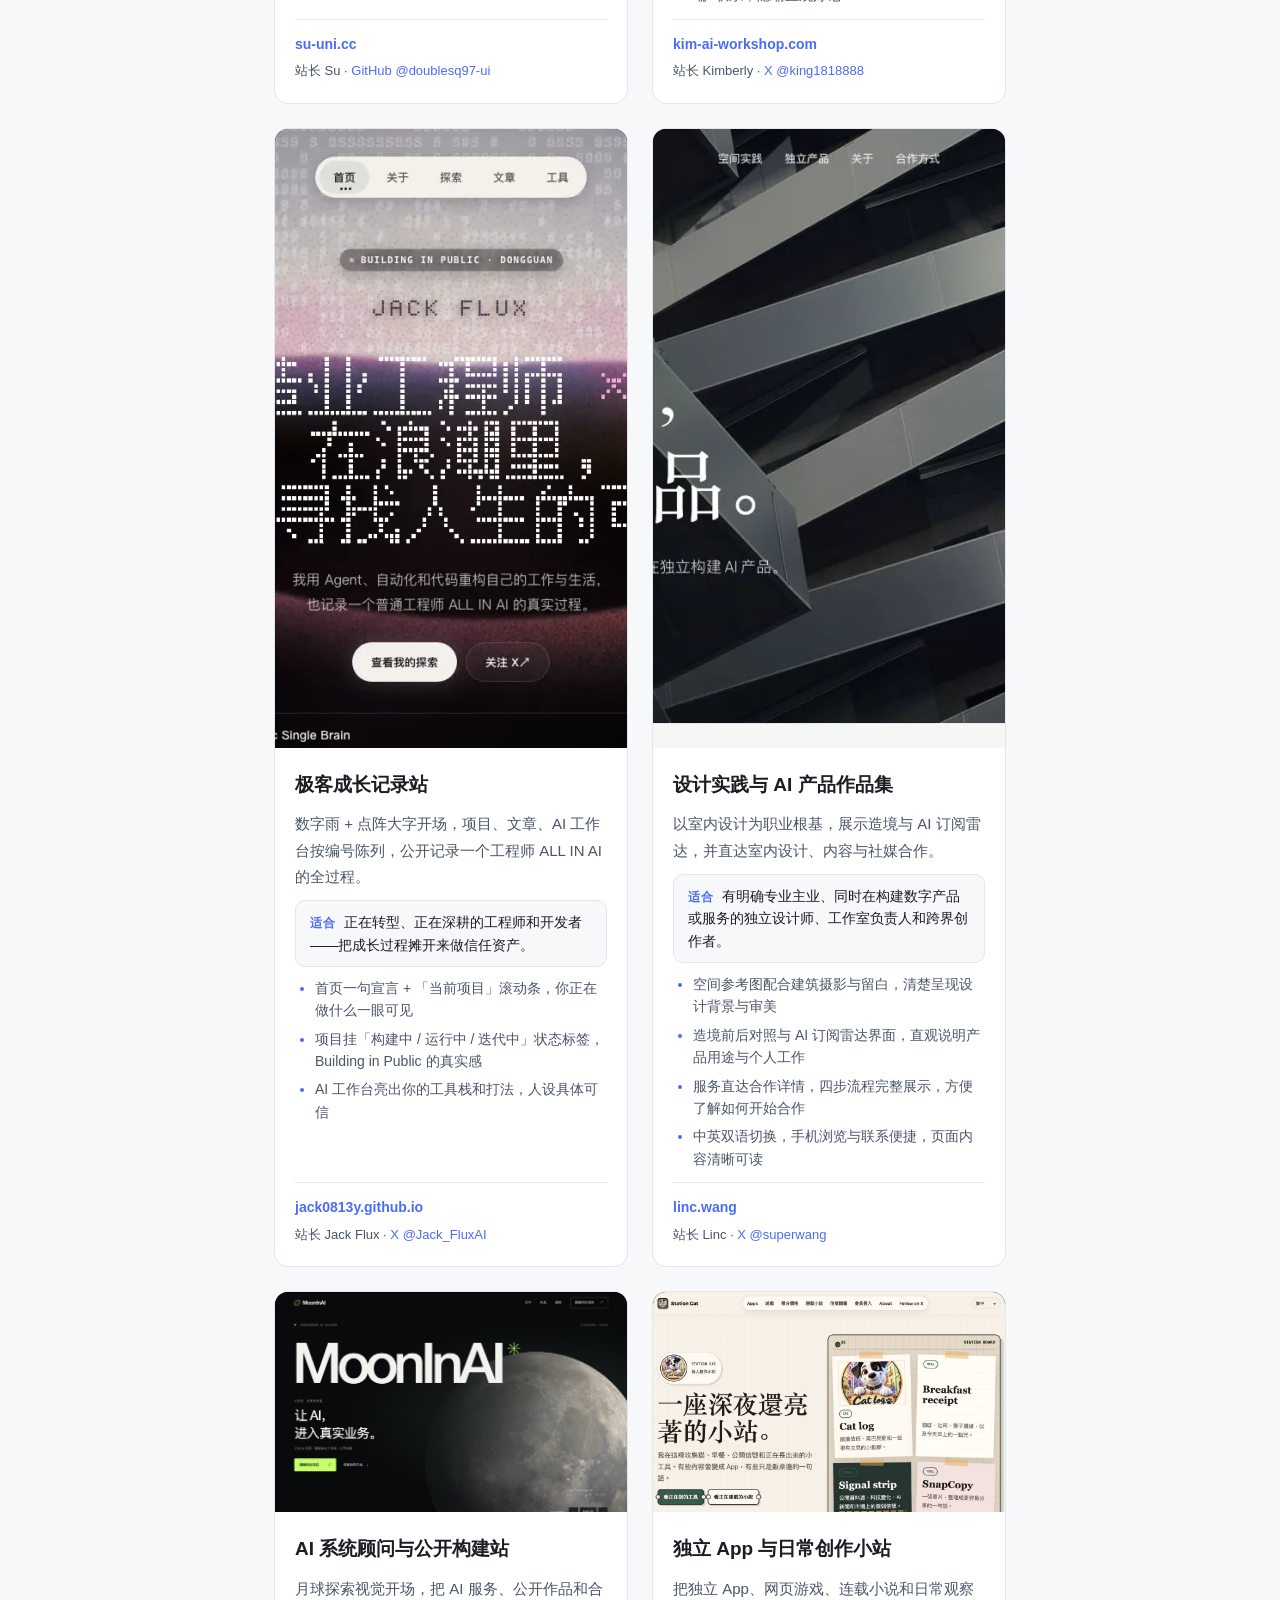
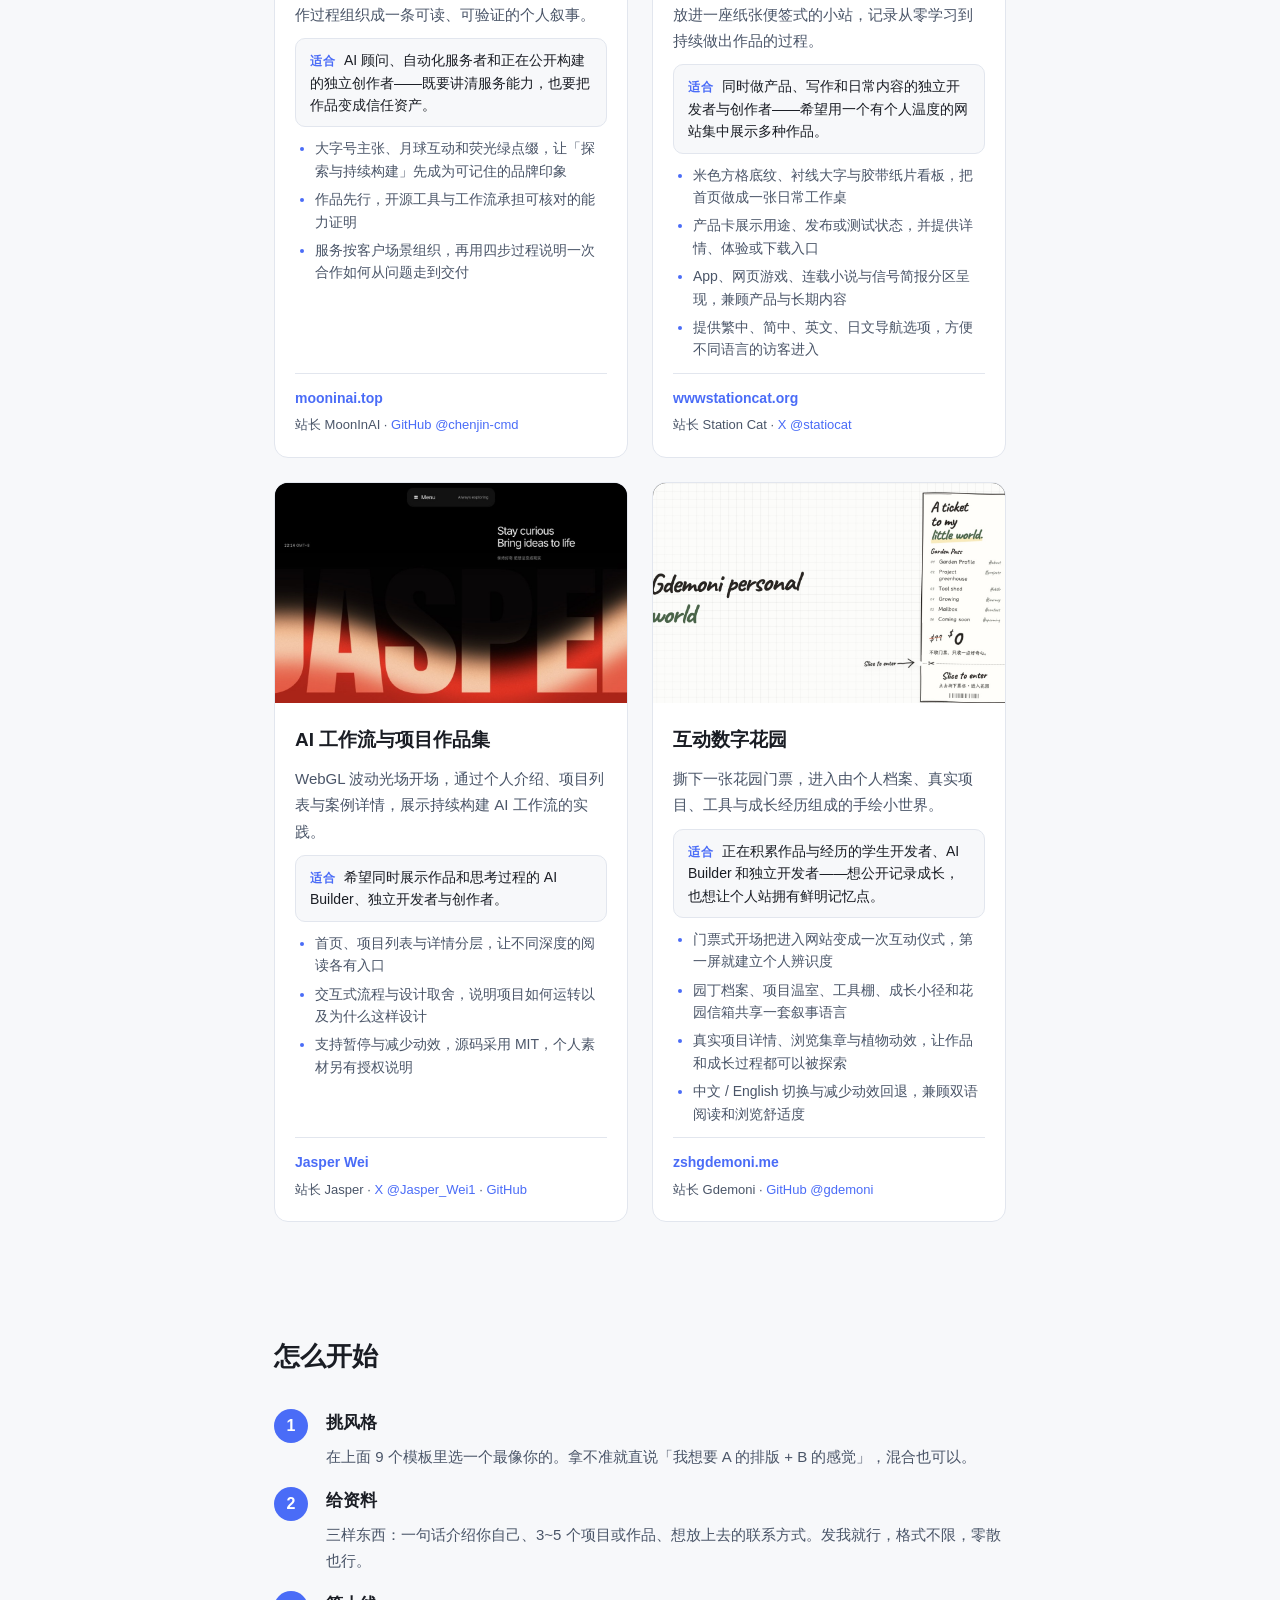
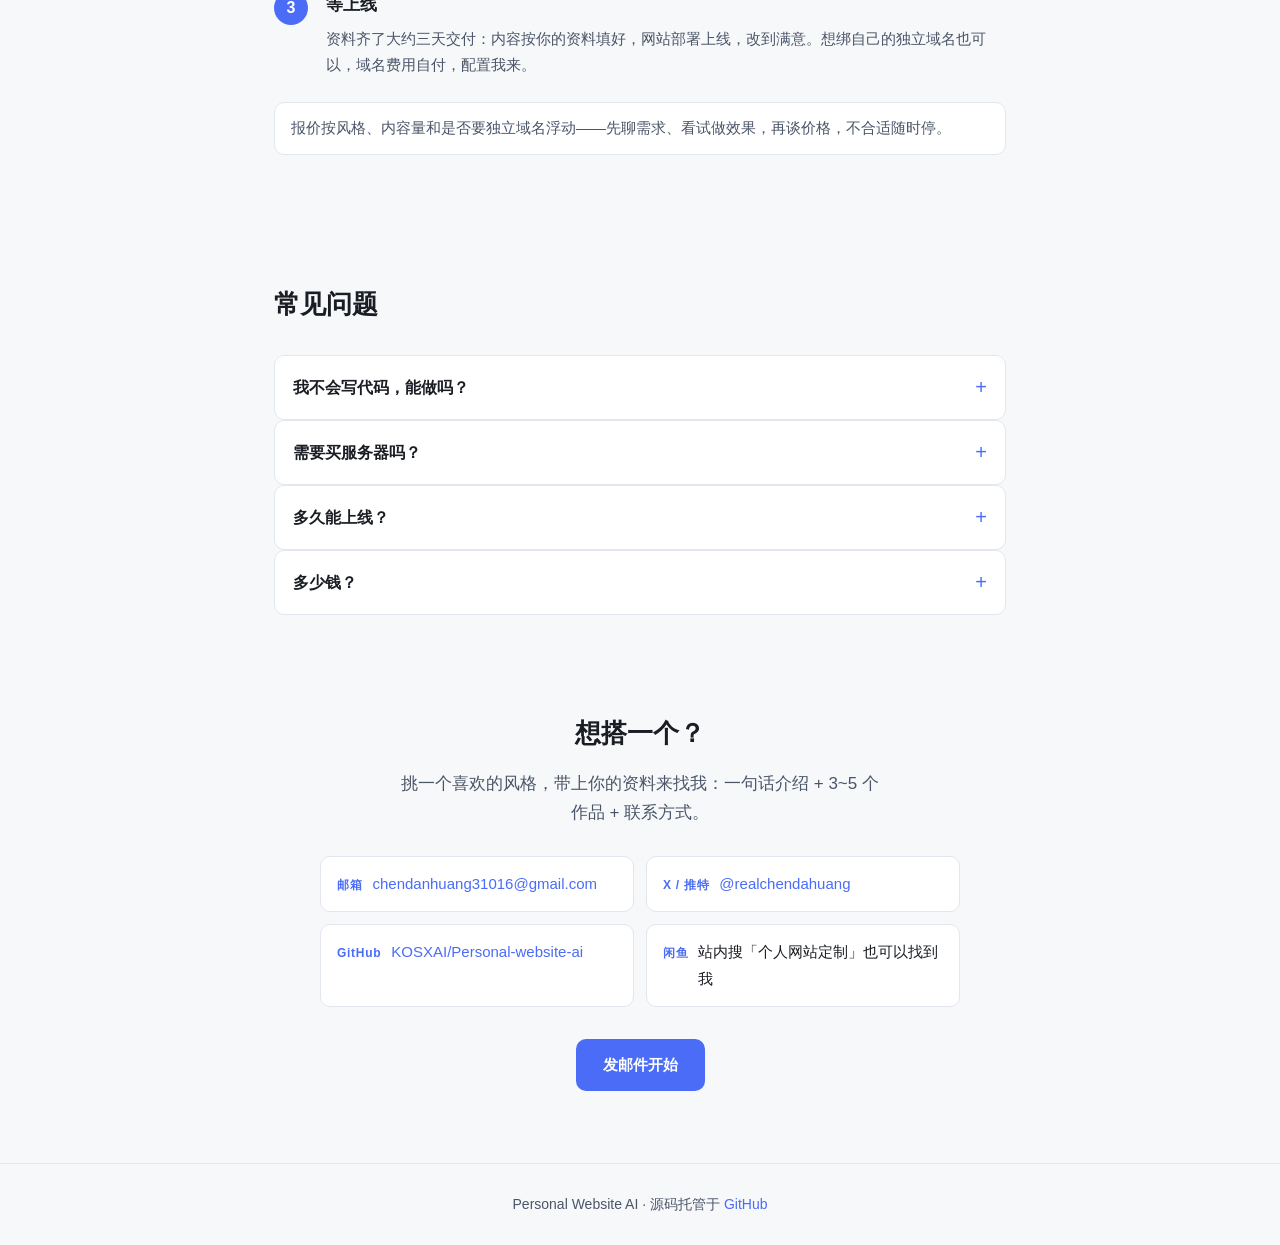
==== commit 12792cca: "Merge main into codex/update-linc-portfolio-20260911 main 已把 site/assets 预览图统一转为 webp，本次将 #008 新版截图 " ====
--- a/site/index.html
+++ b/site/index.html
@@ -219,13 +219,13 @@
           <img src="assets/linc.wang-home.webp" alt="设计实践与 AI 产品作品集预览：linc.wang" loading="lazy" width="1100" height="619">
           <div class="card-body">
             <h3>设计实践与 AI 产品作品集</h3>
-            <p class="card-desc">以室内设计为职业根基，把 AI 产品、可合作服务与个人方法放进同一个清晰叙事。</p>
+            <p class="card-desc">以室内设计为职业根基，展示造境与 AI 订阅雷达，并直达室内设计、内容与社媒合作。</p>
             <p class="card-fit"><span class="fit-label">适合</span>有明确专业主业、同时在构建数字产品或服务的独立设计师、工作室负责人和跨界创作者。</p>
             <ul class="card-points">
-              <li>首屏先说明专业根基与双重身份，避免把个人站做成泛泛的 AI 标签墙</li>
-              <li>建筑摄影、衬线大标题和宽松留白，保留作品集的克制感与品牌气质</li>
-              <li>真实产品界面、事实标签和 Demo 入口，让作品直接承担可信度</li>
-              <li>中文 / English 切换与减少动效回退，兼顾双语浏览和阅读舒适度</li>
+              <li>空间参考图配合建筑摄影与留白，清楚呈现设计背景与审美</li>
+              <li>造境前后对照与 AI 订阅雷达界面，直观说明产品用途与个人工作</li>
+              <li>服务直达合作详情，四步流程完整展示，方便了解如何开始合作</li>
+              <li>中英双语切换，手机浏览与联系便捷，页面内容清晰可读</li>
             </ul>
             <div class="card-links">
               <a class="site-link" href="https://linc.wang" target="_blank" rel="noopener">linc.wang</a>
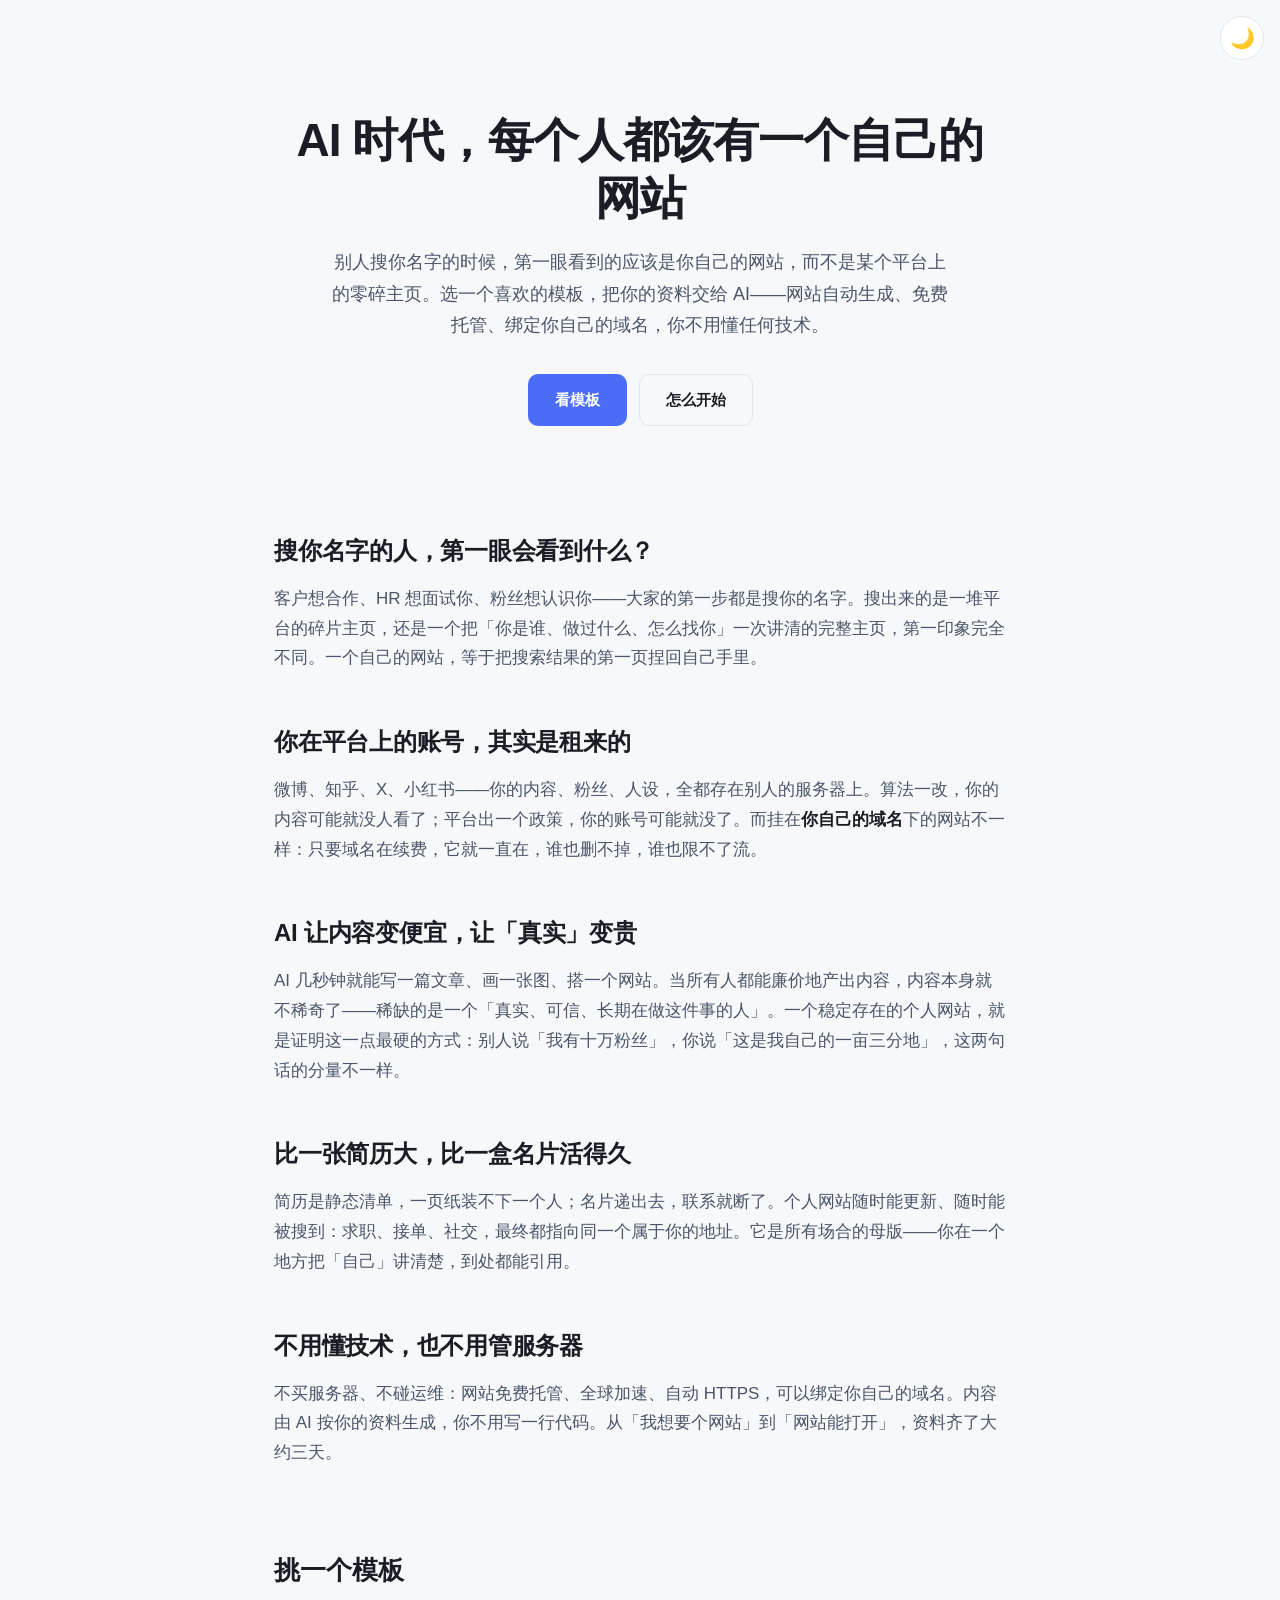
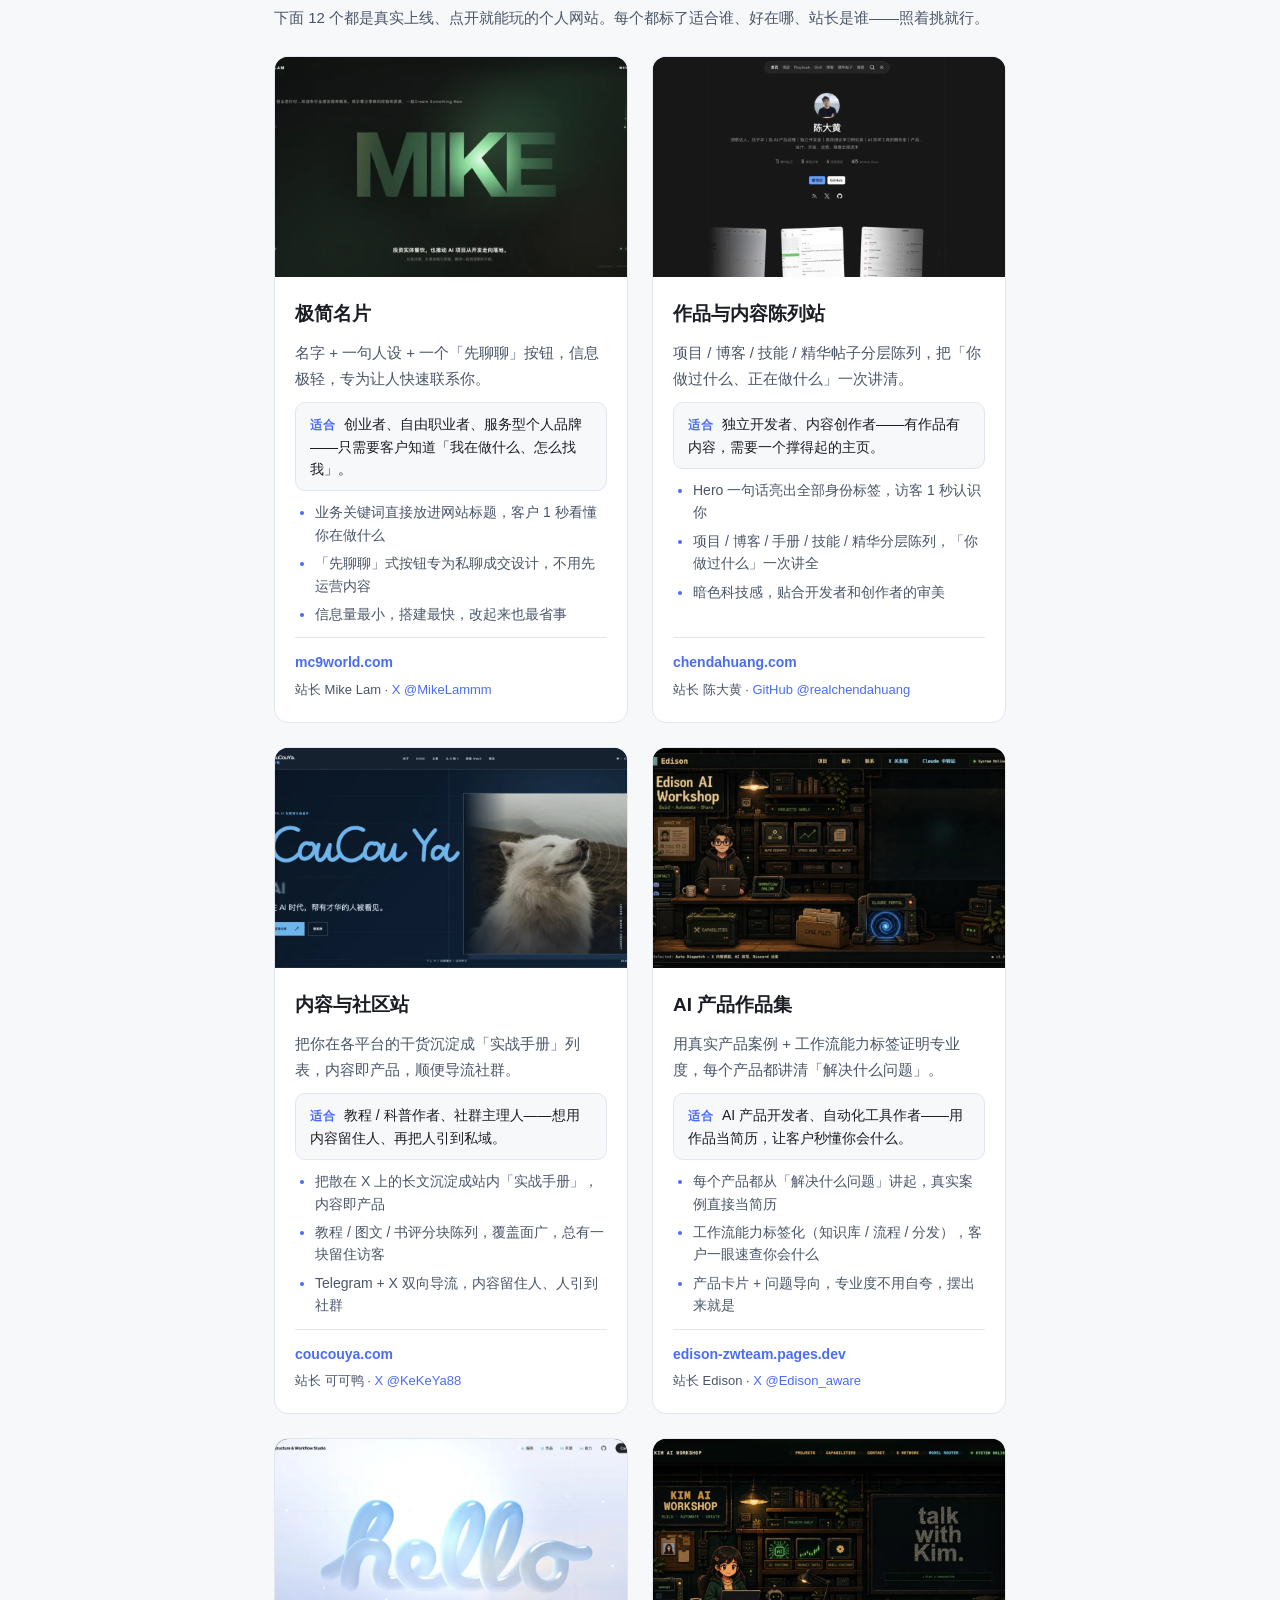
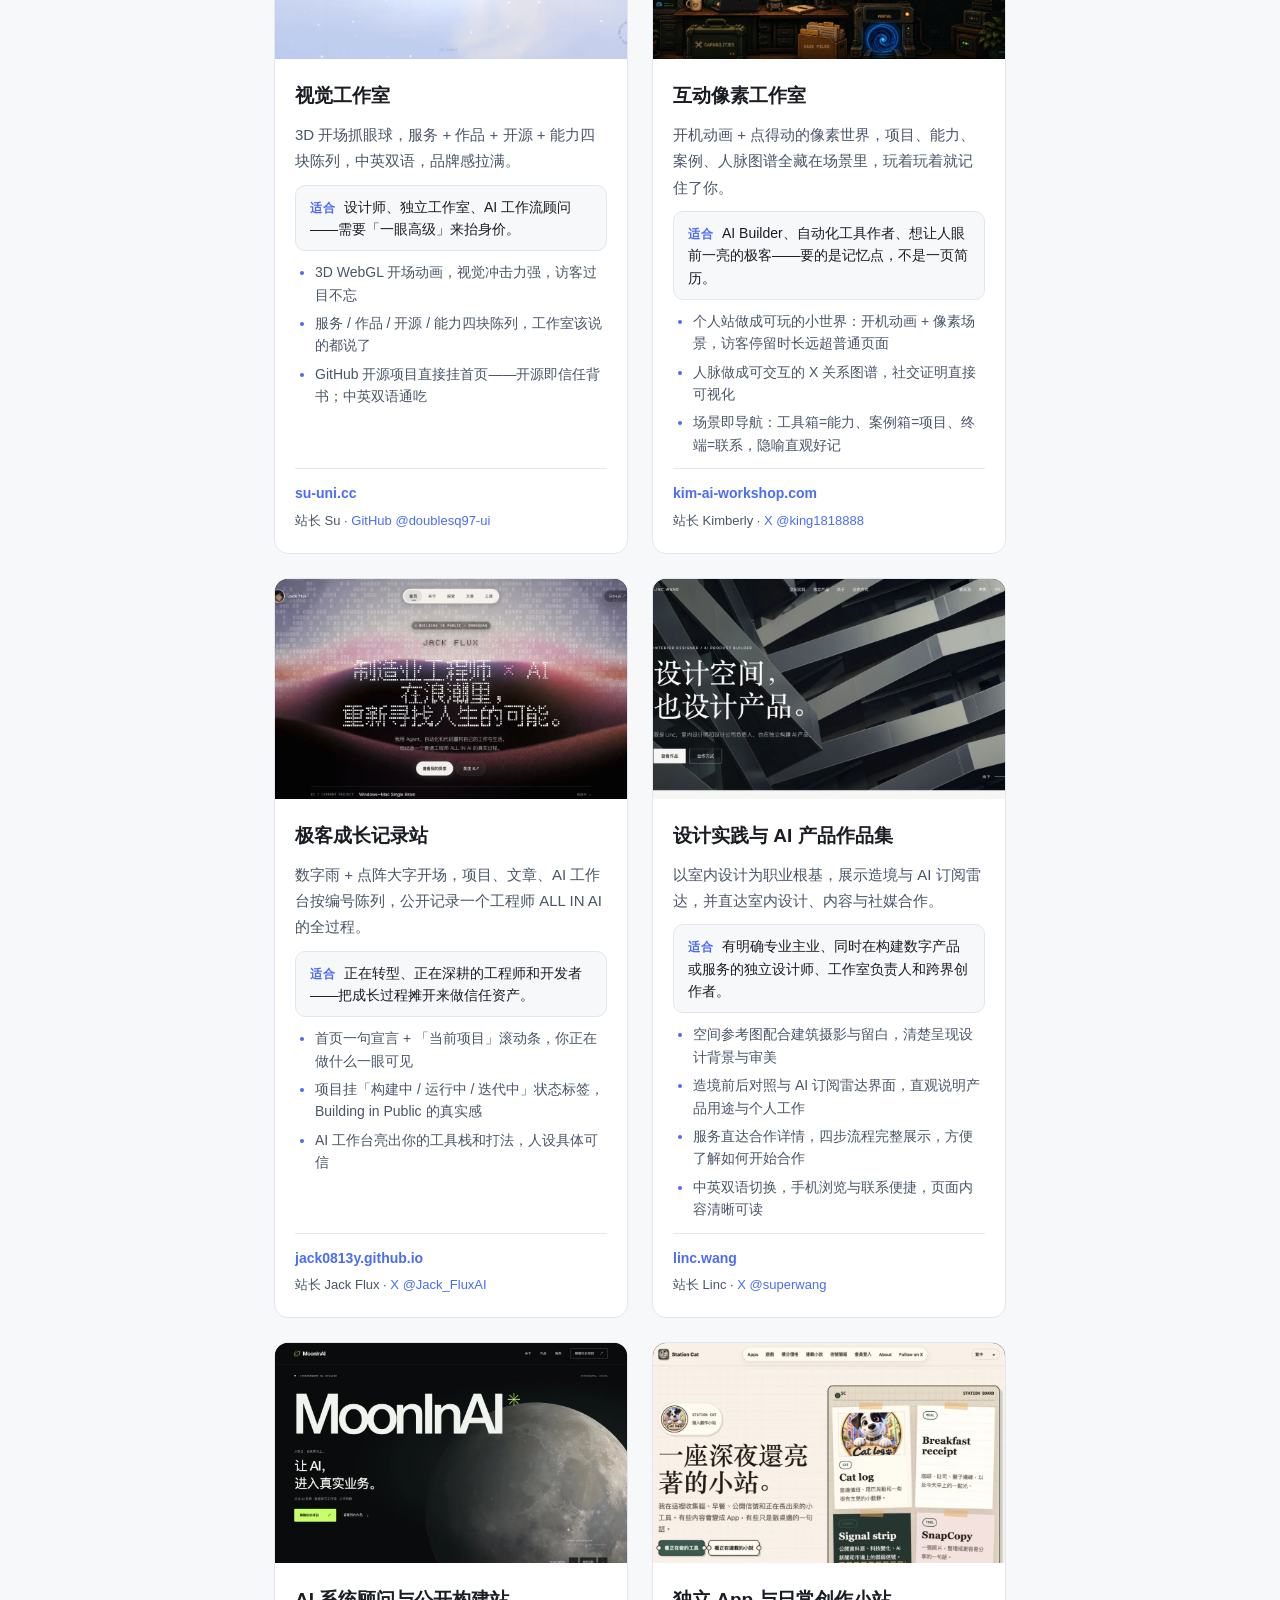
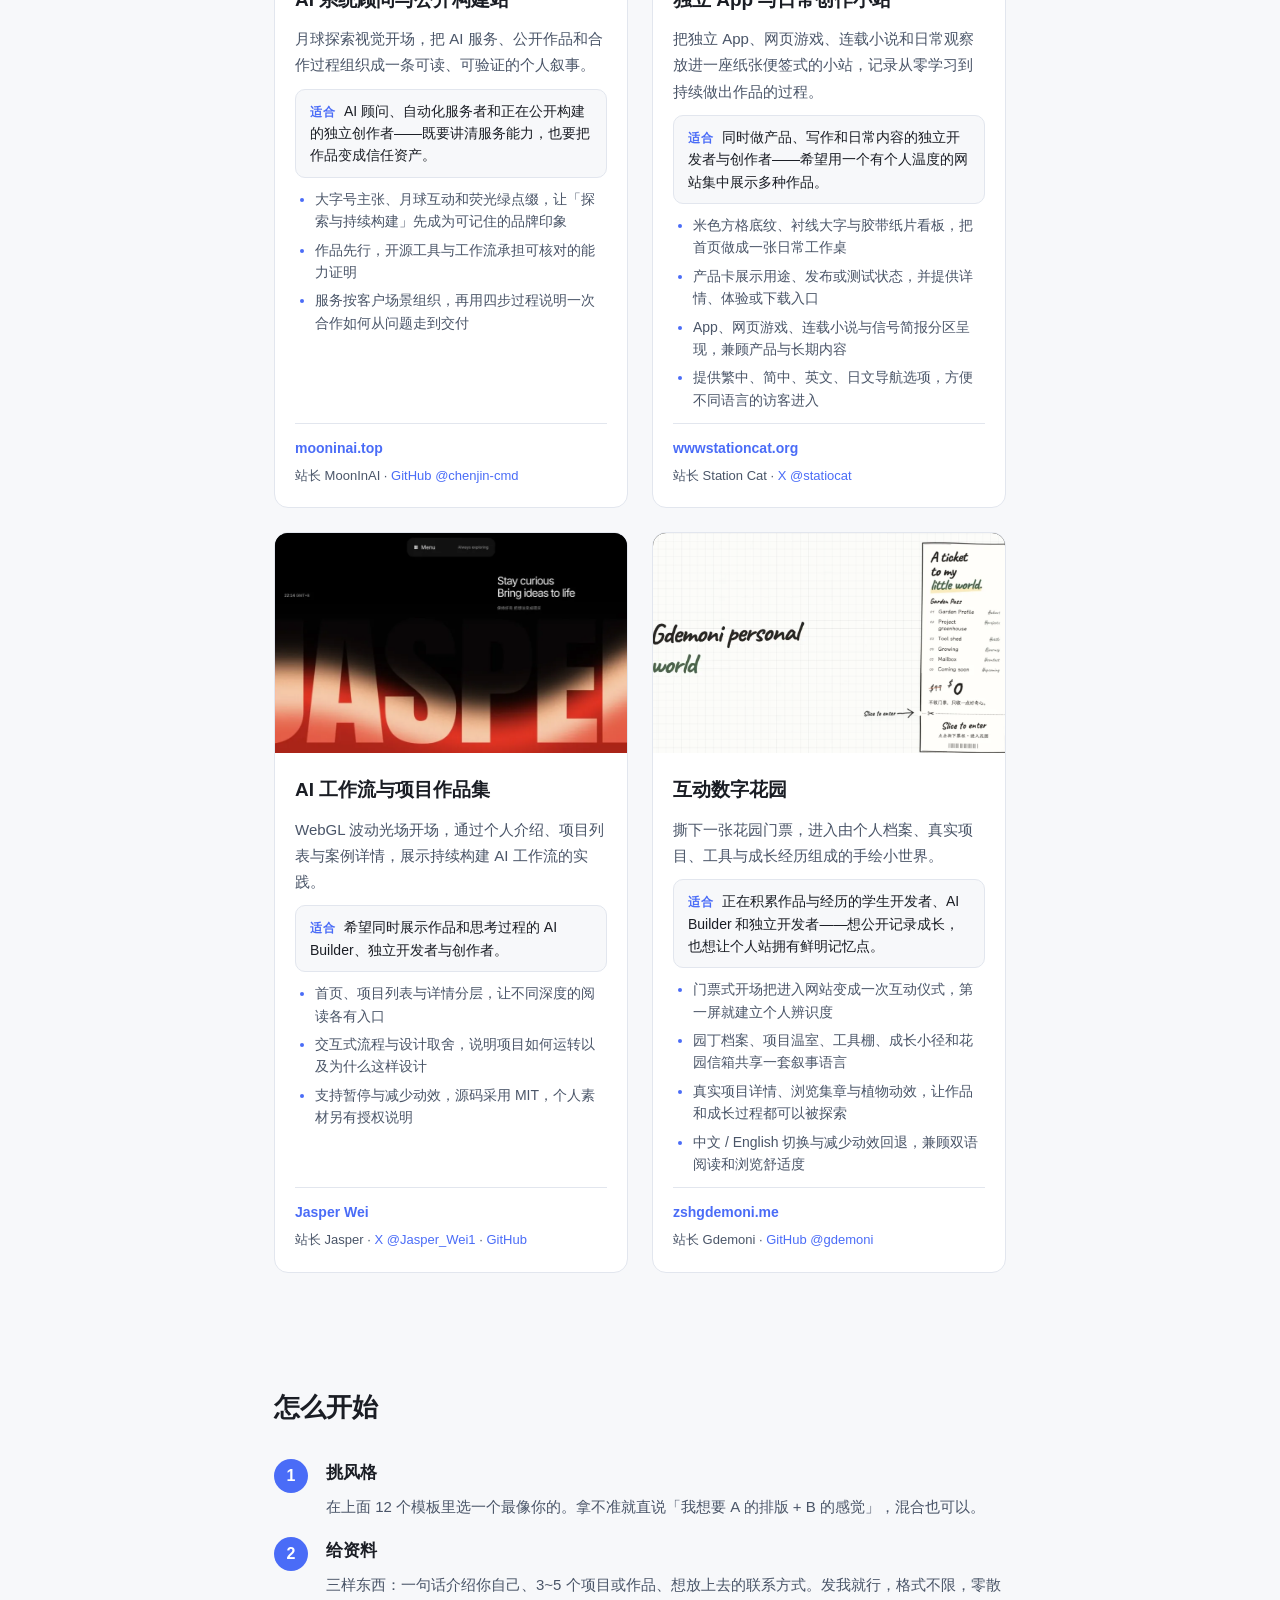
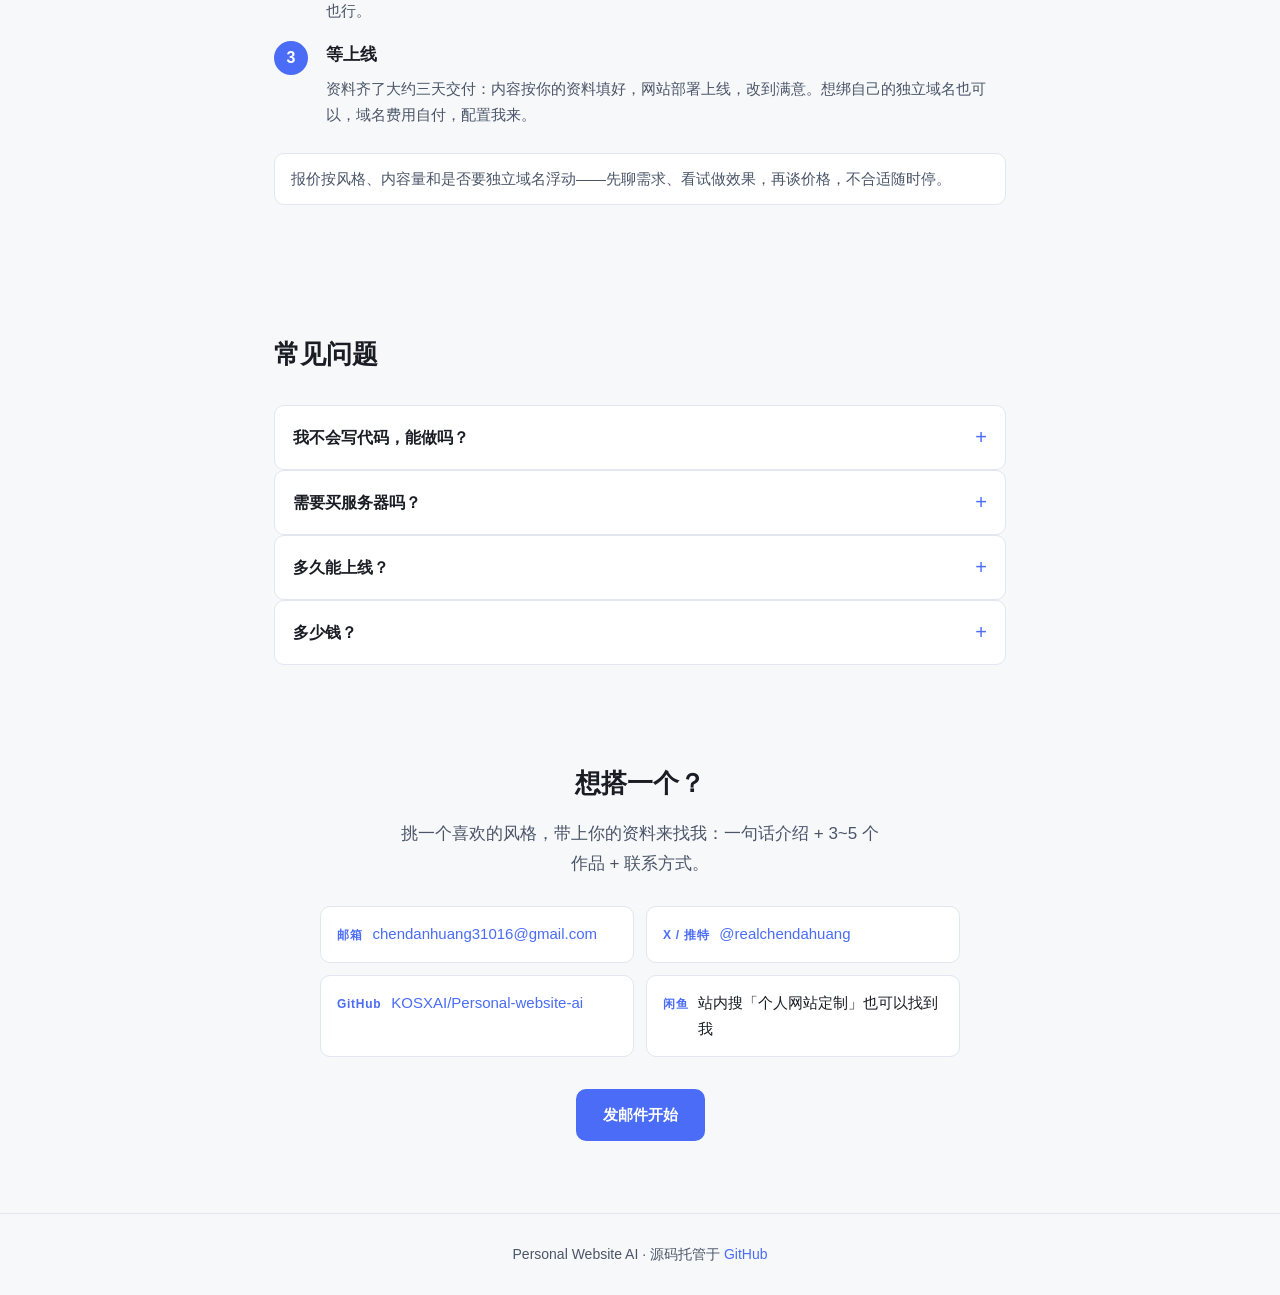
==== commit d5173ae5: "feat: 模板库 12 个收录收尾 + 修复展示页卡片图被压变形 合并 PR #2/#3/#4/#6 新增的 #009–#012 后收尾：  - 4 张新增预览图统一转 webp 并补 img 尺寸" ====
--- a/site/index.html
+++ b/site/index.html
@@ -4,7 +4,7 @@
   <meta charset="UTF-8">
   <meta name="viewport" content="width=device-width, initial-scale=1.0">
   <title>Personal Website AI · 属于你自己的个人网站</title>
-  <meta name="description" content="AI 时代，每个人都该有一个自己的网站。8 个真实上线的模板任选，把你的资料交给 AI，三天上线，绑定你自己的域名——不用懂任何技术。">
+  <meta name="description" content="AI 时代，每个人都该有一个自己的网站。12 个真实上线的模板任选，把你的资料交给 AI，三天上线，绑定你自己的域名——不用懂任何技术。">
   <link rel="canonical" href="https://personal-website-ai.chendahuang.com/">
   <link rel="icon" href="favicon.svg" type="image/svg+xml">
   <link rel="icon" href="favicon.ico" sizes="any">
@@ -15,7 +15,7 @@
   <meta property="og:type" content="website">
   <meta property="og:site_name" content="Personal Website AI">
   <meta property="og:title" content="AI 时代，每个人都该有一个自己的网站">
-  <meta property="og:description" content="8 个真实上线的模板任选，资料齐了三天交付，免费托管、可绑定你自己的域名。">
+  <meta property="og:description" content="12 个真实上线的模板任选，资料齐了三天交付，免费托管、可绑定你自己的域名。">
   <meta property="og:image" content="https://personal-website-ai.chendahuang.com/og.png">
   <meta property="og:image:width" content="1200">
   <meta property="og:image:height" content="630">
@@ -23,7 +23,7 @@
   <meta property="og:locale" content="zh_CN">
   <meta name="twitter:card" content="summary_large_image">
   <meta name="twitter:title" content="AI 时代，每个人都该有一个自己的网站">
-  <meta name="twitter:description" content="8 个真实上线的模板任选，资料齐了三天交付，免费托管、可绑定你自己的域名。">
+  <meta name="twitter:description" content="12 个真实上线的模板任选，资料齐了三天交付，免费托管、可绑定你自己的域名。">
   <meta name="twitter:image" content="https://personal-website-ai.chendahuang.com/og.png">
 
   <script type="application/ld+json">
@@ -87,7 +87,7 @@
 
     <section id="templates" class="section">
       <h2>挑一个模板</h2>
-      <p class="section-sub">下面 9 个都是真实上线、点开就能玩的个人网站。每个都标了适合谁、好在哪、站长是谁——照着挑就行。</p>
+      <p class="section-sub">下面 12 个都是真实上线、点开就能玩的个人网站。每个都标了适合谁、好在哪、站长是谁——照着挑就行。</p>
       <div class="grid">
         <article class="card">
           <img src="assets/mc9world.com-home.webp" alt="极简名片风格预览：mc9world.com" loading="lazy" width="1100" height="583">
@@ -234,7 +234,7 @@
           </div>
         </article>
         <article class="card">
-          <img src="assets/mooninai.top-home.jpg" alt="AI 系统顾问与公开构建站预览" loading="lazy">
+          <img src="assets/mooninai.top-home.webp" alt="AI 系统顾问与公开构建站预览：mooninai.top" loading="lazy" width="1100" height="764">
           <div class="card-body">
             <h3>AI 系统顾问与公开构建站</h3>
             <p class="card-desc">月球探索视觉开场，把 AI 服务、公开作品和合作过程组织成一条可读、可验证的个人叙事。</p>
@@ -251,7 +251,7 @@
           </div>
         </article>
         <article class="card">
-          <img src="assets/wwwstationcat.org-home.jpg" alt="Station Cat 独立 App 与日常创作小站预览" loading="lazy">
+          <img src="assets/wwwstationcat.org-home.webp" alt="独立 App 与日常创作小站预览：wwwstationcat.org" loading="lazy" width="1100" height="619">
           <div class="card-body">
             <h3>独立 App 与日常创作小站</h3>
             <p class="card-desc">把独立 App、网页游戏、连载小说和日常观察放进一座纸张便签式的小站，记录从零学习到持续做出作品的过程。</p>
@@ -269,7 +269,7 @@
           </div>
         </article>
         <article class="card">
-          <img src="assets/jasper-wei-home.jpg" alt="Jasper Wei AI 工作流与项目作品集预览" loading="lazy">
+          <img src="assets/jasper-wei-home.webp" alt="AI 工作流与项目作品集预览：jasper-wei" loading="lazy" width="1100" height="523">
           <div class="card-body">
             <h3>AI 工作流与项目作品集</h3>
             <p class="card-desc">WebGL 波动光场开场，通过个人介绍、项目列表与案例详情，展示持续构建 AI 工作流的实践。</p>
@@ -286,7 +286,7 @@
           </div>
         </article>
         <article class="card">
-          <img src="assets/zshgdemoni.me-home.jpg" alt="互动数字花园预览" loading="lazy">
+          <img src="assets/zshgdemoni.me-home.webp" alt="互动数字花园预览：zshgdemoni.me" loading="lazy" width="1100" height="619">
           <div class="card-body">
             <h3>互动数字花园</h3>
             <p class="card-desc">撕下一张花园门票，进入由个人档案、真实项目、工具与成长经历组成的手绘小世界。</p>
@@ -311,7 +311,7 @@
       <ol class="steps">
         <li>
           <strong>挑风格</strong>
-          <p>在上面 9 个模板里选一个最像你的。拿不准就直说「我想要 A 的排版 + B 的感觉」，混合也可以。</p>
+          <p>在上面 12 个模板里选一个最像你的。拿不准就直说「我想要 A 的排版 + B 的感觉」，混合也可以。</p>
         </li>
         <li>
           <strong>给资料</strong>
--- a/site/style.css
+++ b/site/style.css
@@ -118,6 +118,7 @@
 .card:hover { transform: translateY(-3px); border-color: var(--accent); }
 .card img {
   width: 100%;
+  height: auto;
   aspect-ratio: 16 / 10;
   object-fit: cover;
   object-position: top;
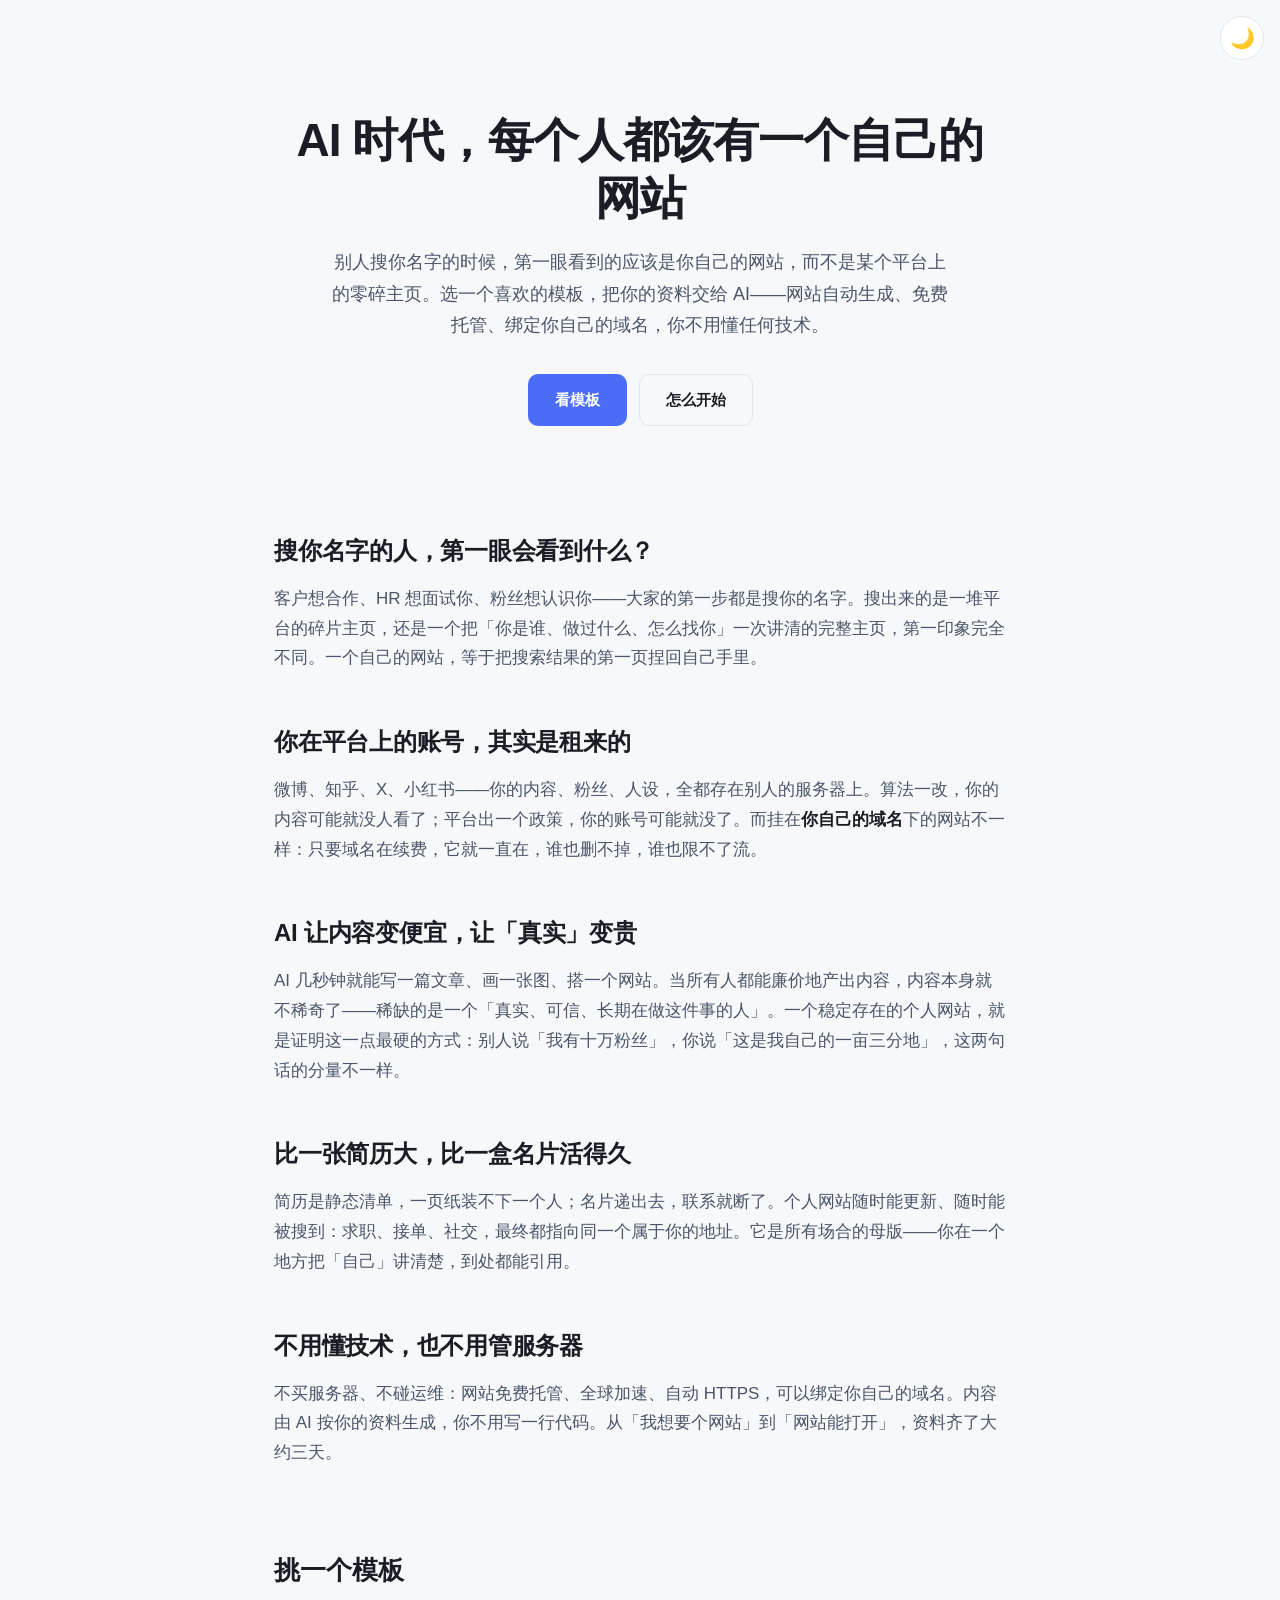
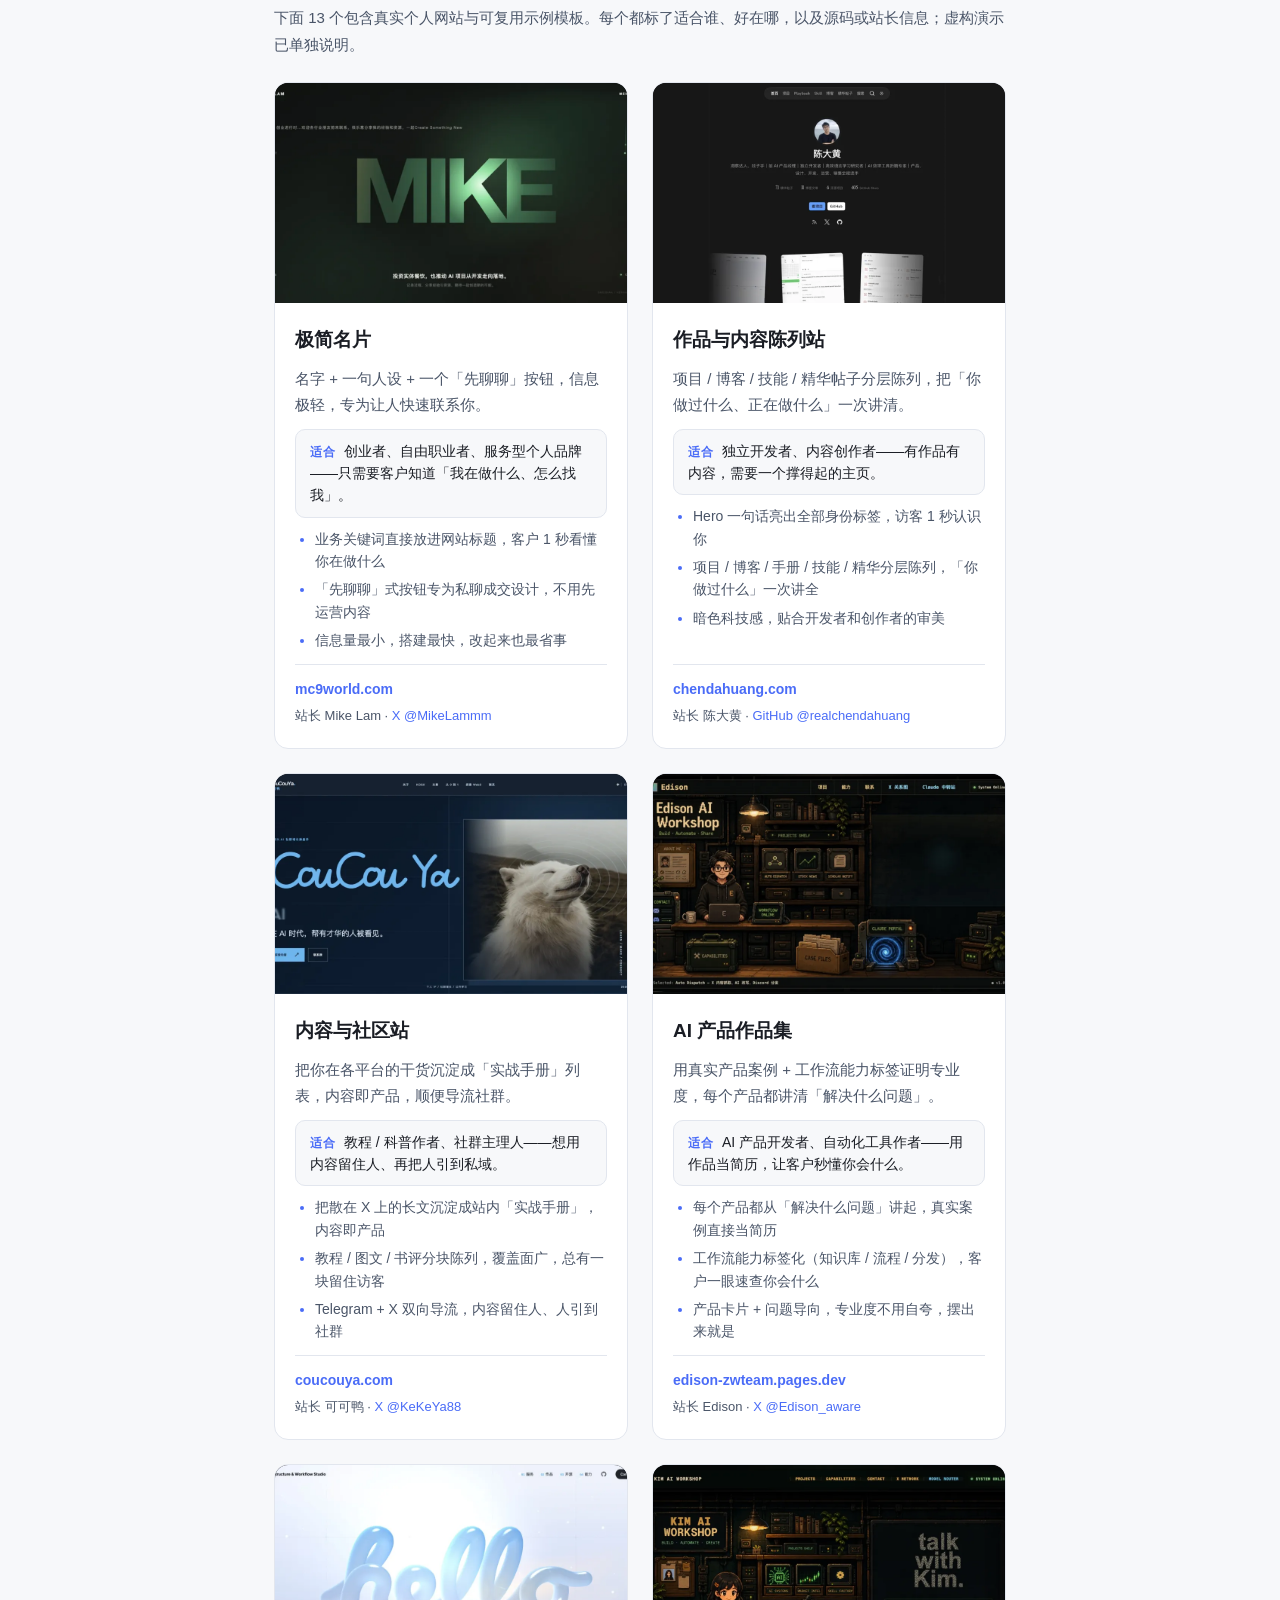
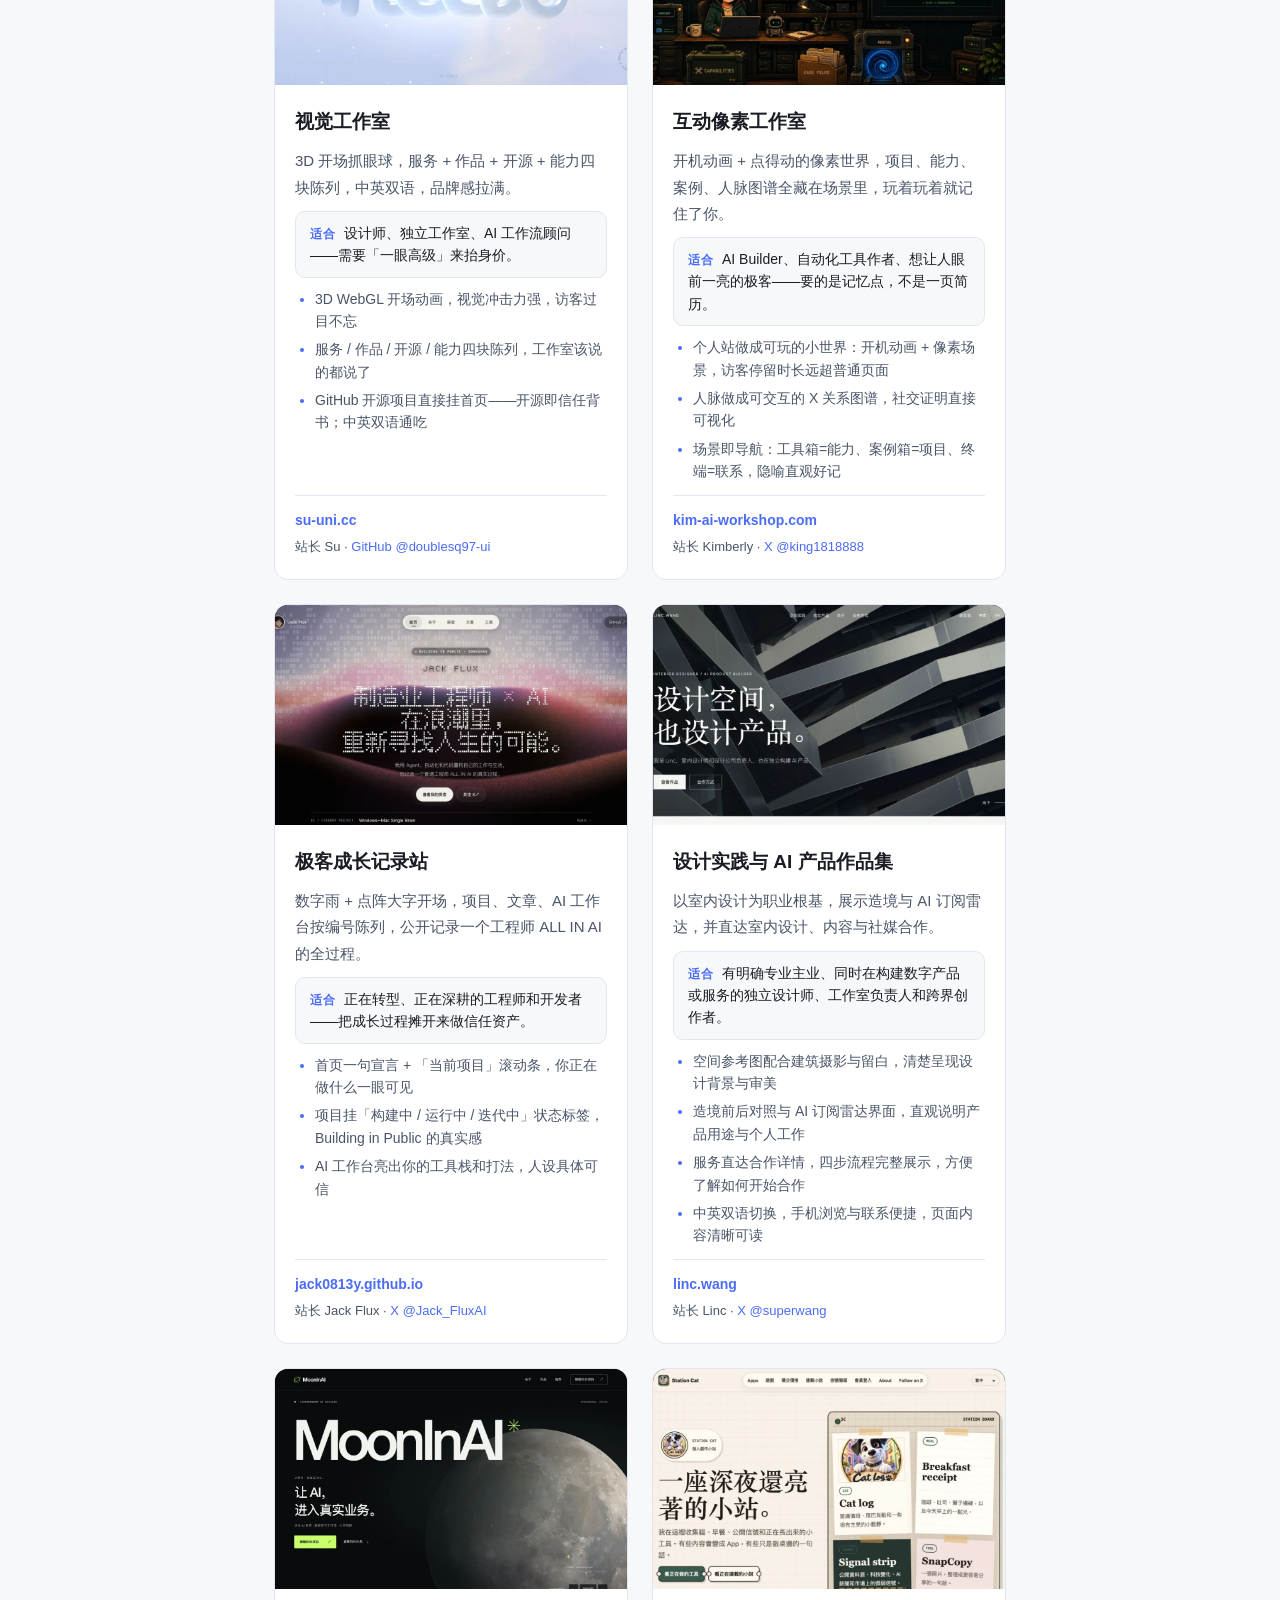
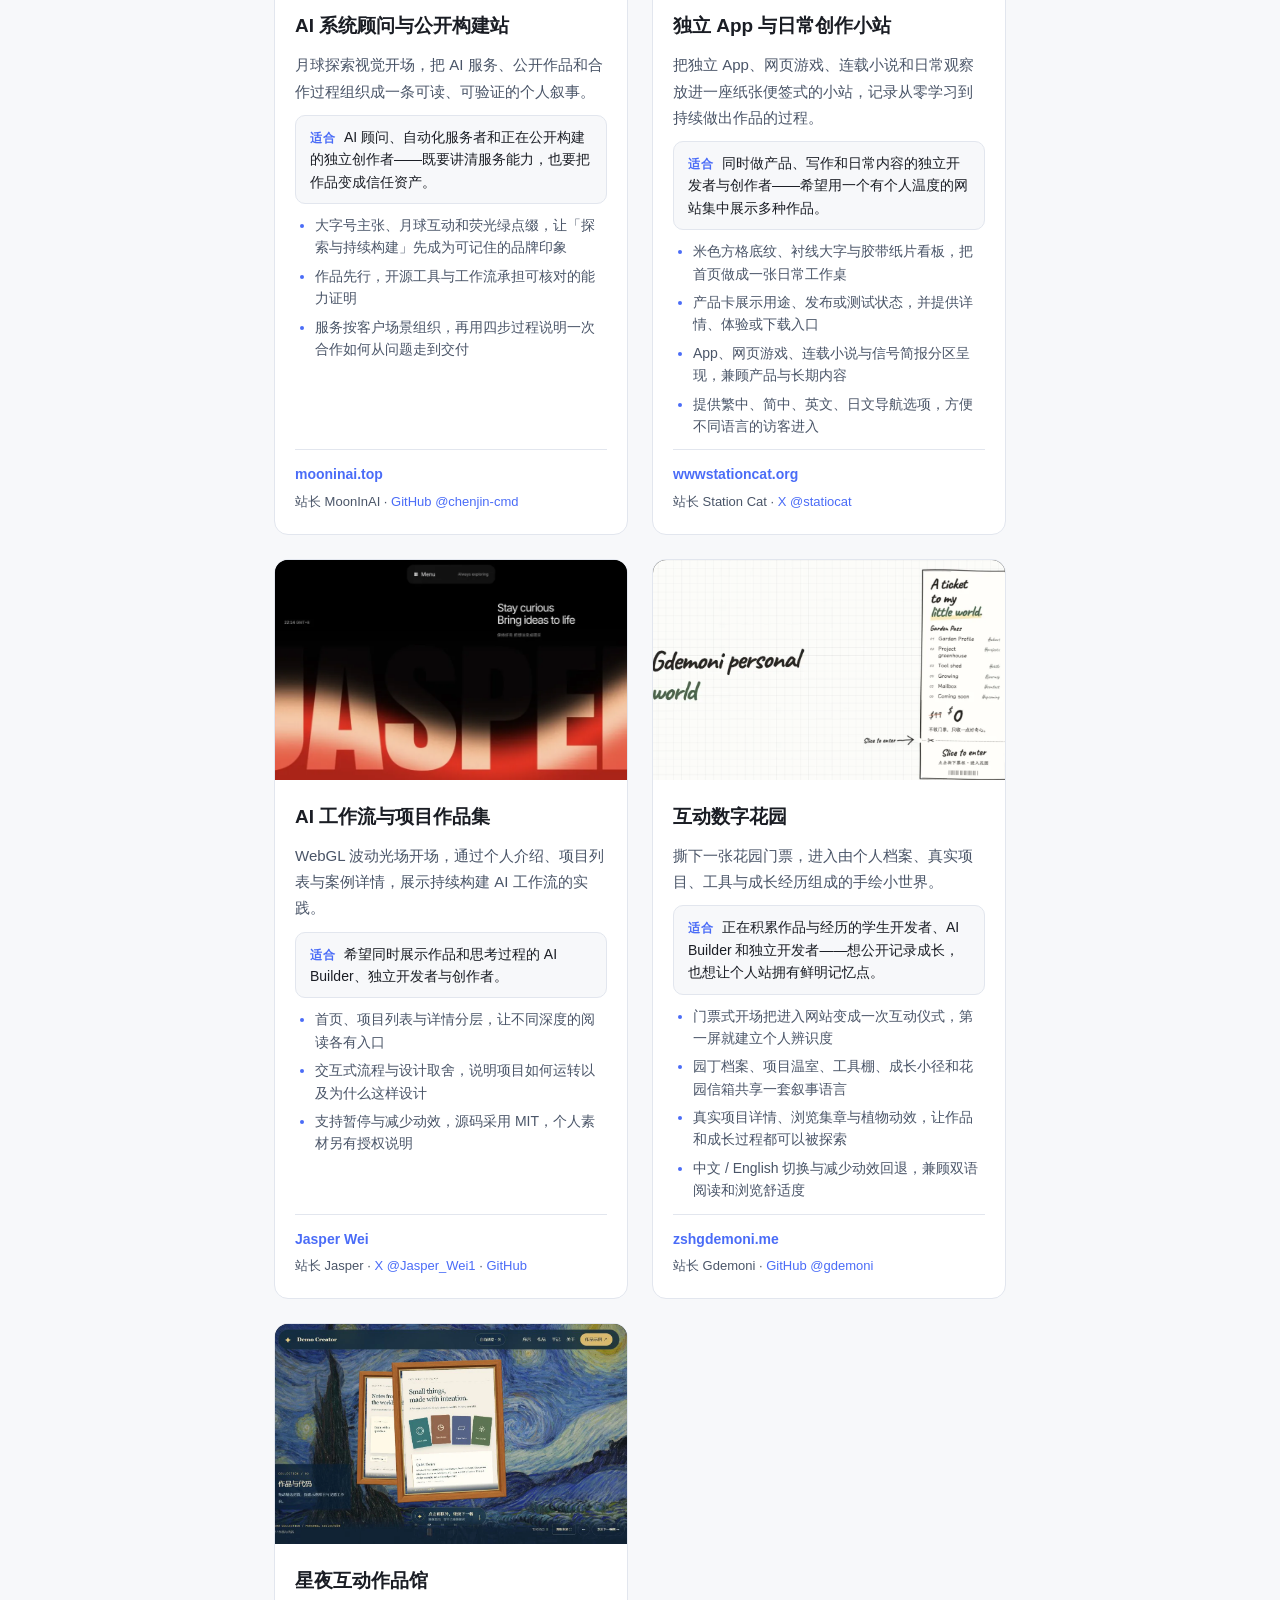
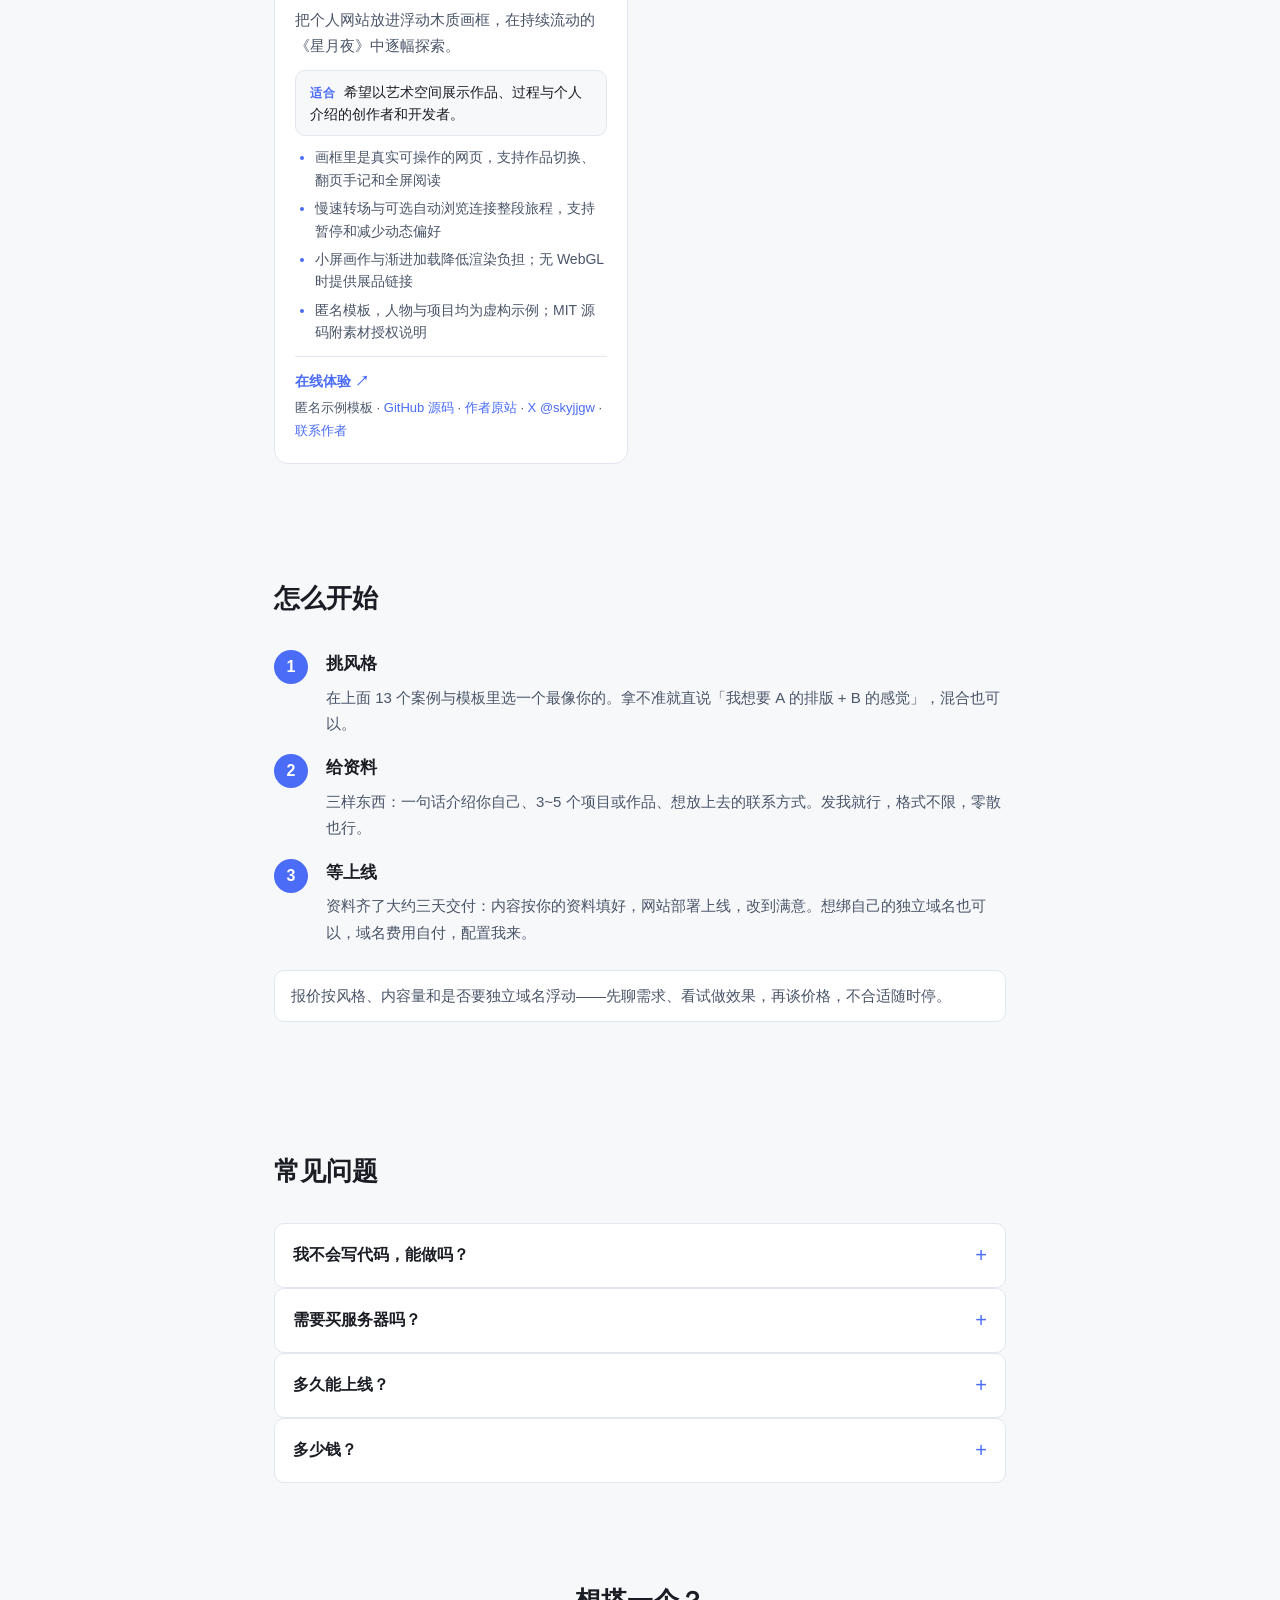
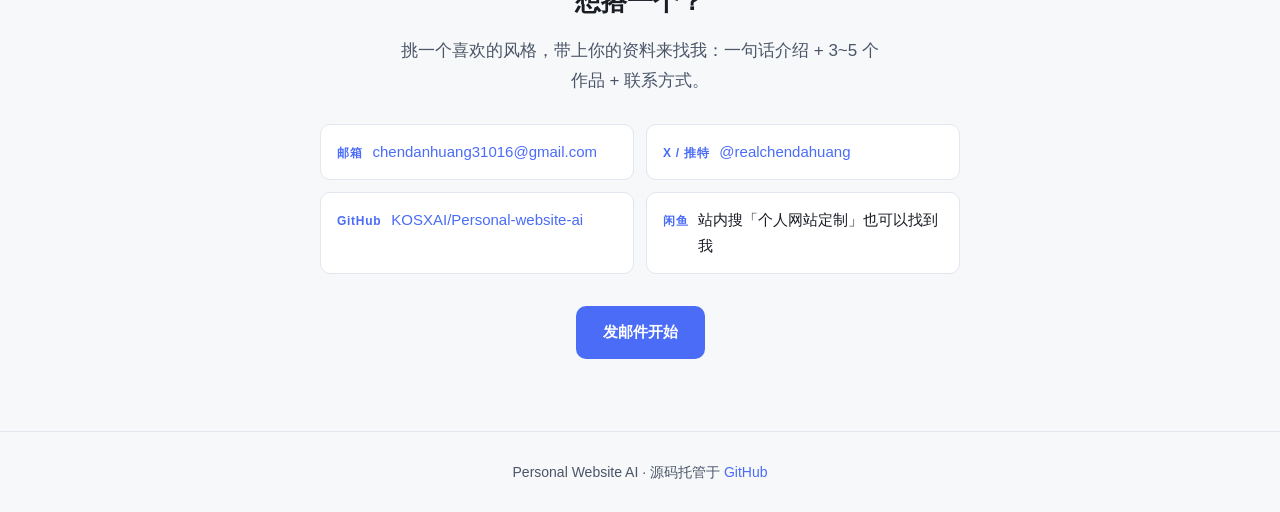
==== commit dca30f80: "Merge fffee1f19b8ddcc85f515f9cf9faa65cd6a7ce9f into 94b4f56af9f27eaf9dcfabe189face5eec9b9176" ====
--- a/site/index.html
+++ b/site/index.html
@@ -4,7 +4,7 @@
   <meta charset="UTF-8">
   <meta name="viewport" content="width=device-width, initial-scale=1.0">
   <title>Personal Website AI · 属于你自己的个人网站</title>
-  <meta name="description" content="AI 时代，每个人都该有一个自己的网站。12 个真实上线的模板任选，把你的资料交给 AI，三天上线，绑定你自己的域名——不用懂任何技术。">
+  <meta name="description" content="AI 时代，每个人都该有一个自己的网站。13 个在线案例与模板任选，把你的资料交给 AI，三天上线，绑定你自己的域名——不用懂任何技术。">
   <link rel="canonical" href="https://personal-website-ai.chendahuang.com/">
   <link rel="icon" href="favicon.svg" type="image/svg+xml">
   <link rel="icon" href="favicon.ico" sizes="any">
@@ -15,7 +15,7 @@
   <meta property="og:type" content="website">
   <meta property="og:site_name" content="Personal Website AI">
   <meta property="og:title" content="AI 时代，每个人都该有一个自己的网站">
-  <meta property="og:description" content="12 个真实上线的模板任选，资料齐了三天交付，免费托管、可绑定你自己的域名。">
+  <meta property="og:description" content="13 个在线案例与模板任选，资料齐了三天交付，免费托管、可绑定你自己的域名。">
   <meta property="og:image" content="https://personal-website-ai.chendahuang.com/og.png">
   <meta property="og:image:width" content="1200">
   <meta property="og:image:height" content="630">
@@ -23,7 +23,7 @@
   <meta property="og:locale" content="zh_CN">
   <meta name="twitter:card" content="summary_large_image">
   <meta name="twitter:title" content="AI 时代，每个人都该有一个自己的网站">
-  <meta name="twitter:description" content="12 个真实上线的模板任选，资料齐了三天交付，免费托管、可绑定你自己的域名。">
+  <meta name="twitter:description" content="13 个在线案例与模板任选，资料齐了三天交付，免费托管、可绑定你自己的域名。">
   <meta name="twitter:image" content="https://personal-website-ai.chendahuang.com/og.png">
 
   <script type="application/ld+json">
@@ -51,7 +51,7 @@
       document.documentElement.setAttribute('data-theme', dark ? 'dark' : 'light');
     })();
   </script>
-  <link rel="stylesheet" href="style.css">
+  <link rel="stylesheet" href="style.css?v=2">
 </head>
 <body>
   <button class="theme-toggle" id="themeToggle" aria-label="切换深色与浅色模式">🌙</button>
@@ -87,7 +87,7 @@
 
     <section id="templates" class="section">
       <h2>挑一个模板</h2>
-      <p class="section-sub">下面 12 个都是真实上线、点开就能玩的个人网站。每个都标了适合谁、好在哪、站长是谁——照着挑就行。</p>
+      <p class="section-sub">下面 13 个包含真实个人网站与可复用示例模板。每个都标了适合谁、好在哪，以及源码或站长信息；虚构演示已单独说明。</p>
       <div class="grid">
         <article class="card">
           <img src="assets/mc9world.com-home.webp" alt="极简名片风格预览：mc9world.com" loading="lazy" width="1100" height="583">
@@ -300,6 +300,24 @@
             <div class="card-links">
               <a class="site-link" href="https://zshgdemoni.me" target="_blank" rel="noopener">zshgdemoni.me</a>
               <span class="owner">站长 Gdemoni · <a href="https://github.com/gdemoni" target="_blank" rel="noopener">GitHub @gdemoni</a></span>
+            </div>
+          </div>
+        </article>
+        <article class="card">
+          <img src="assets/starry-museum-home.webp" alt="星夜互动作品馆匿名模板预览" loading="lazy" width="1265" height="712">
+          <div class="card-body">
+            <h3>星夜互动作品馆</h3>
+            <p class="card-desc">把个人网站放进浮动木质画框，在持续流动的《星月夜》中逐幅探索。</p>
+            <p class="card-fit"><span class="fit-label">适合</span>希望以艺术空间展示作品、过程与个人介绍的创作者和开发者。</p>
+            <ul class="card-points">
+              <li>画框里是真实可操作的网页，支持作品切换、翻页手记和全屏阅读</li>
+              <li>慢速转场与可选自动浏览连接整段旅程，支持暂停和减少动态偏好</li>
+              <li>小屏画作与渐进加载降低渲染负担；无 WebGL 时提供展品链接</li>
+              <li>匿名模板，人物与项目均为虚构示例；MIT 源码附素材授权说明</li>
+            </ul>
+            <div class="card-links">
+              <a class="site-link" href="https://skyjjgw.github.io/starry-museum-portfolio/" target="_blank" rel="noopener">在线体验 ↗</a>
+              <span class="owner">匿名示例模板 · <a href="https://github.com/skyjjgw/starry-museum-portfolio" target="_blank" rel="noopener">GitHub 源码</a> · <a href="https://skyjjgw.com" target="_blank" rel="noopener">作者原站</a> · <a href="https://x.com/skyjjgw" target="_blank" rel="noopener">X @skyjjgw</a> · <a href="mailto:skyjjgw@gmail.com">联系作者</a></span>
             </div>
           </div>
         </article>
@@ -311,7 +329,7 @@
       <ol class="steps">
         <li>
           <strong>挑风格</strong>
-          <p>在上面 12 个模板里选一个最像你的。拿不准就直说「我想要 A 的排版 + B 的感觉」，混合也可以。</p>
+          <p>在上面 13 个案例与模板里选一个最像你的。拿不准就直说「我想要 A 的排版 + B 的感觉」，混合也可以。</p>
         </li>
         <li>
           <strong>给资料</strong>
